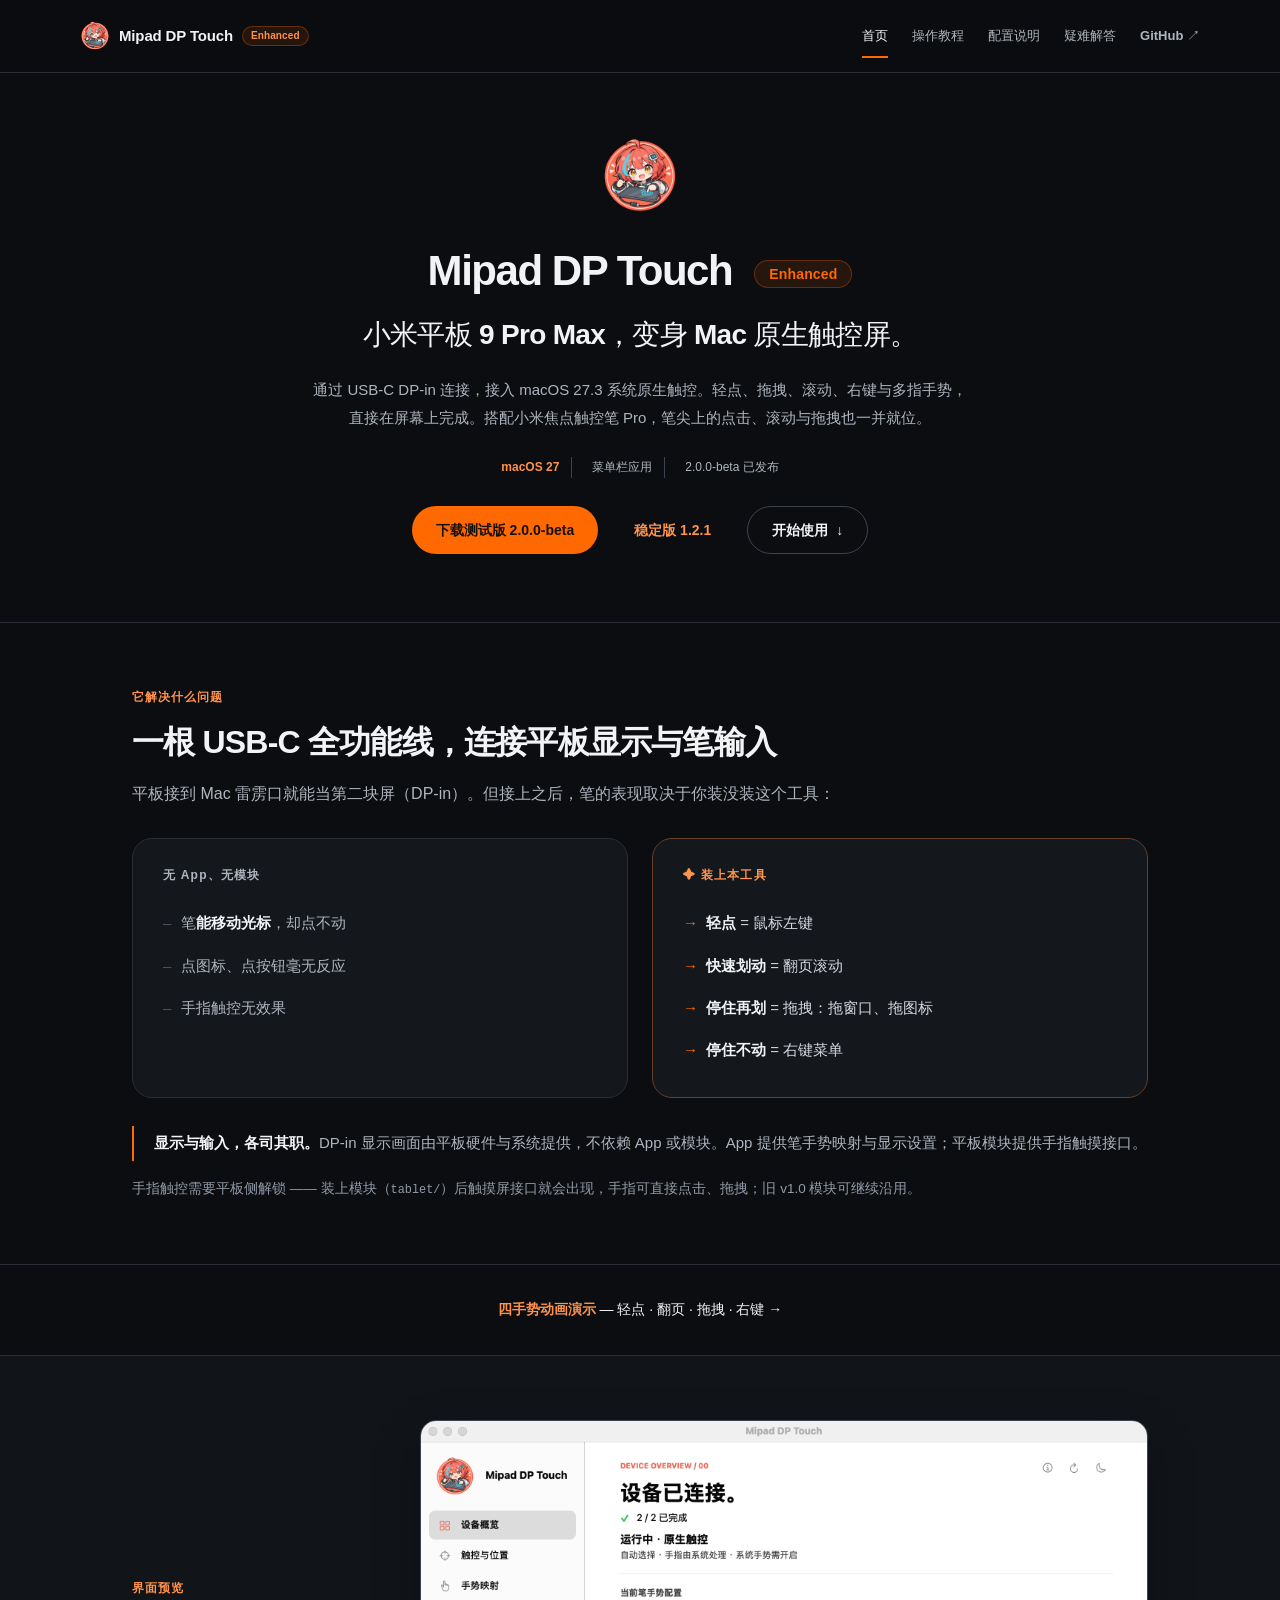
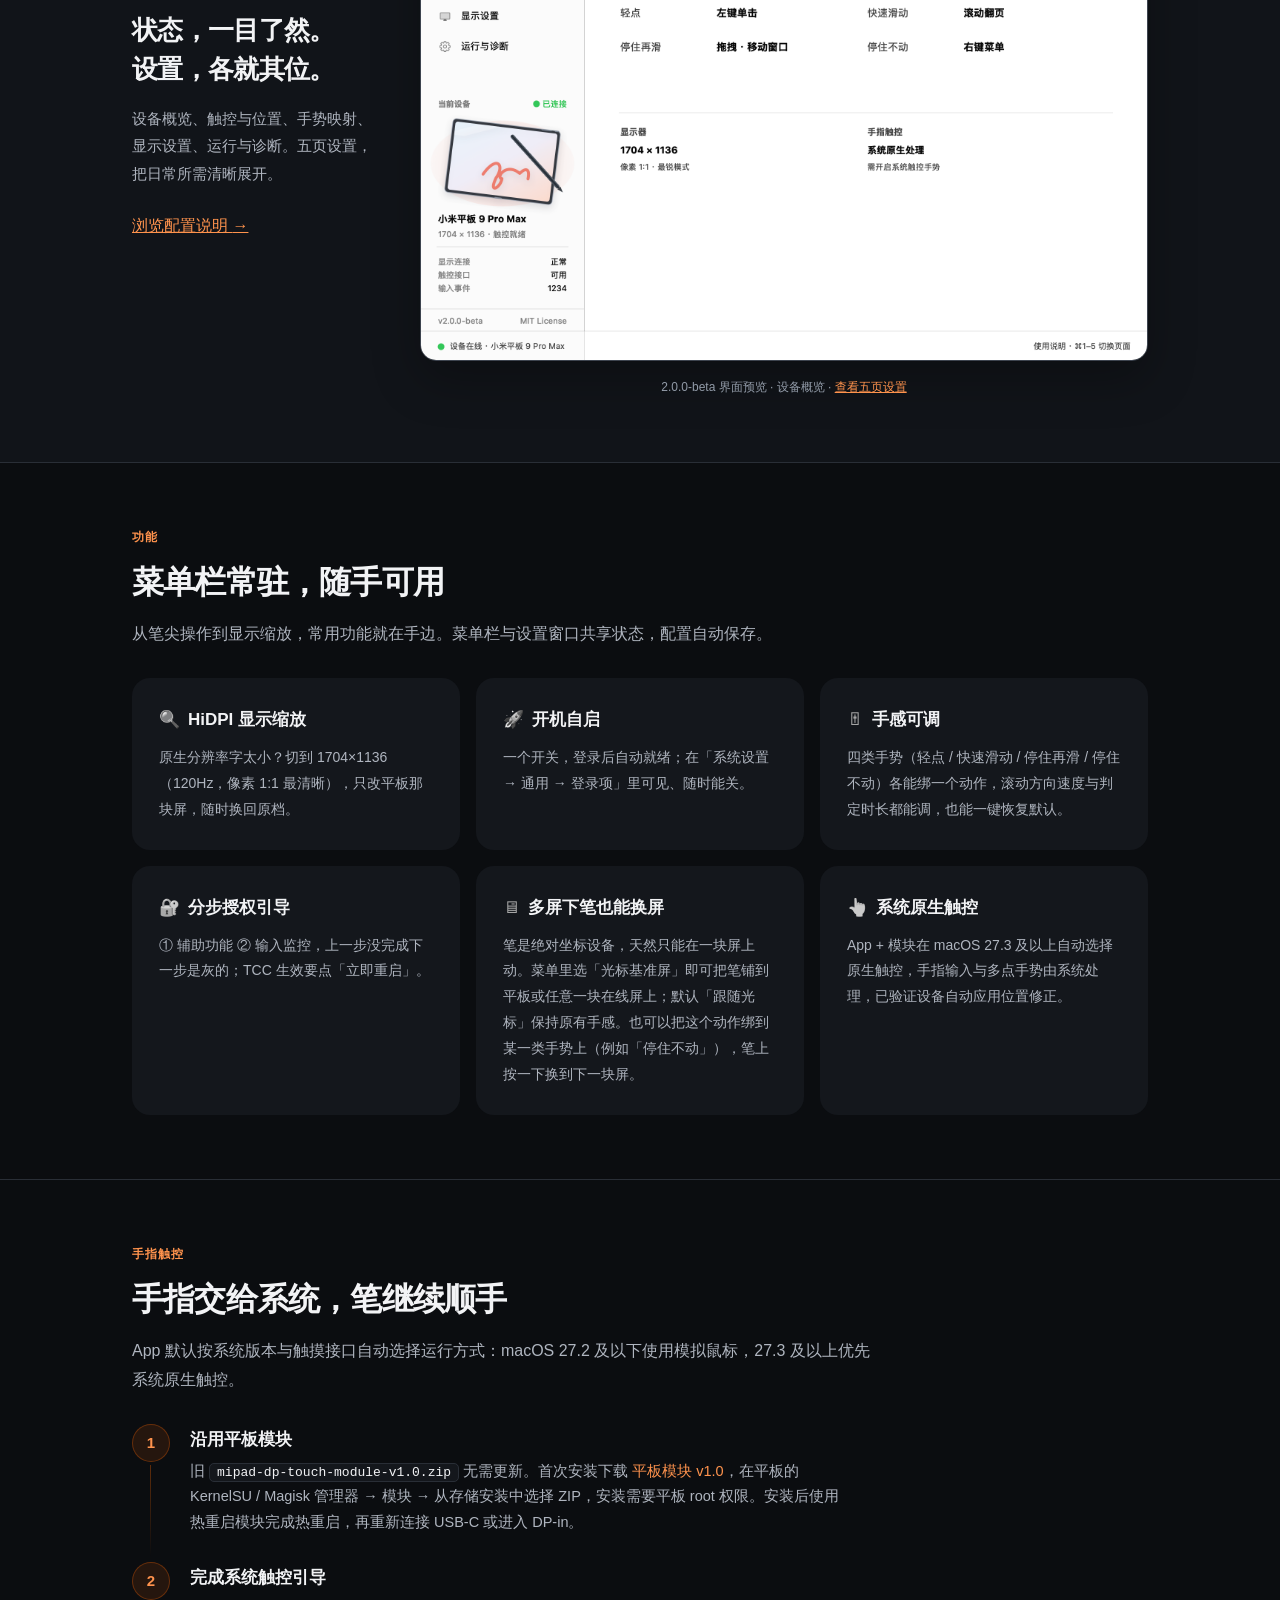
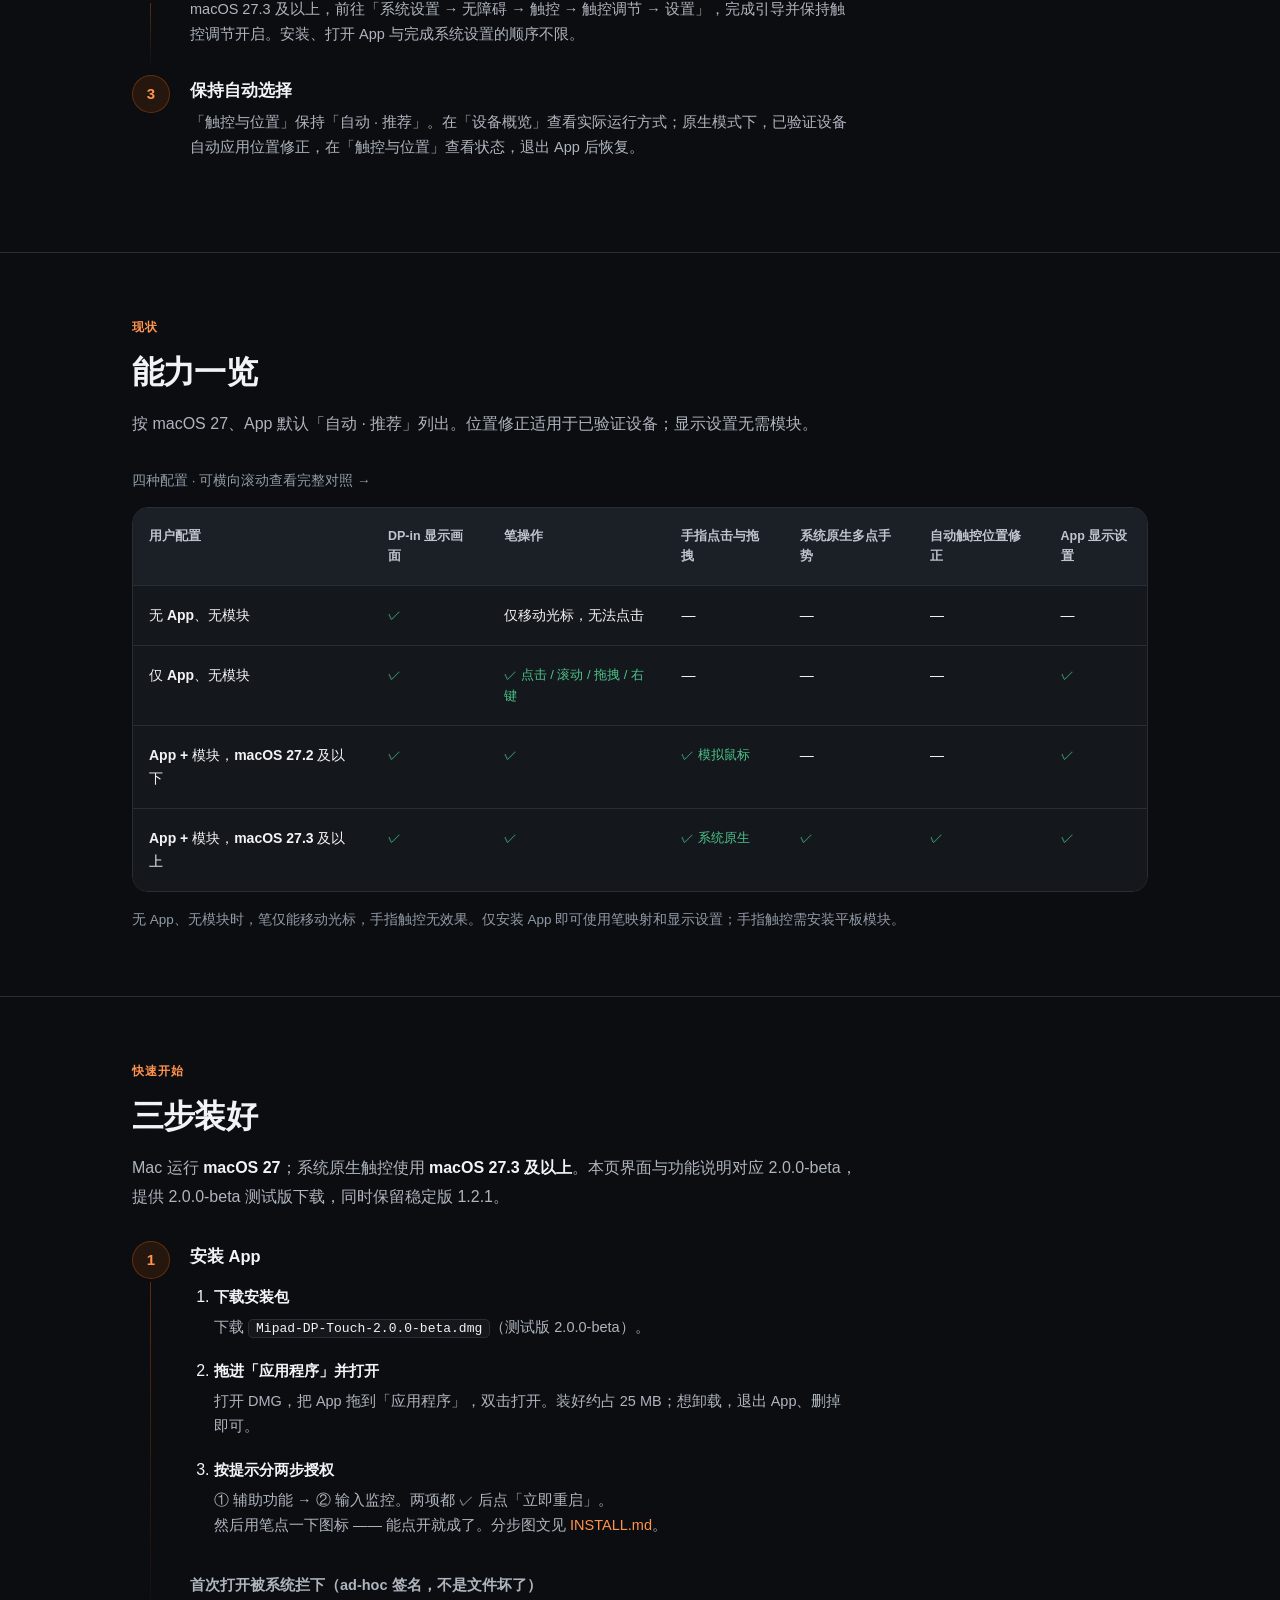
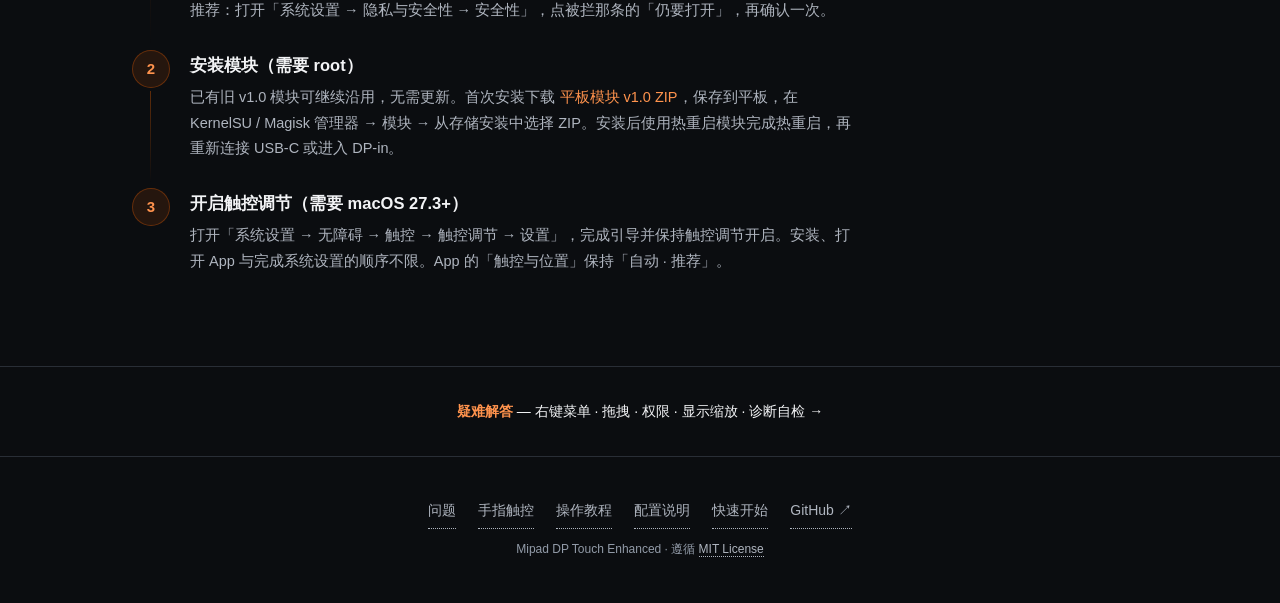
==== docs/index.html @ 909c16ff "docs: remove defensive wording from user guides" ====
<!DOCTYPE html>
<html lang="zh-CN">
<head>
<meta charset="UTF-8">
<meta name="viewport" content="width=device-width, initial-scale=1.0">
<link rel="icon" href="favicon.ico?v=2.0.0-beta-release2" sizes="any">
<link rel="apple-touch-icon" href="apple-touch-icon.png?v=2.0.0-beta-release2">
<meta name="theme-color" content="#0b0d10">
<title>Mipad DP Touch Enhanced — 让小米平板成为 Mac 的触控外接屏</title>
<meta name="description" content="小米平板 9 Pro Max 通过 DP-in 当 Mac 外接屏时，让小米焦点触控笔 Pro 能点击、拖拽、翻页；装上平板侧模块后手指触控同样可用。">
<style>
  :root {
    --bg: #0b0d10;
    --bg-raised: #13161b;
    --bg-elev: #191d24;
    --ink: #edeff3;
    --muted: #999fa9;
    --faint: #646b76;
    --border: #242931;
    --border-hi: #323944;
    --accent: #ff6900;
    --accent-hi: #ff8532;
    --accent-soft: rgba(255, 105, 0, .11);
    --good: #4cc38a;
    --bad: #e5534b;
    --mono: "SF Mono", ui-monospace, "Cascadia Code", Menlo, monospace;
    --sans: -apple-system, "PingFang SC", "Segoe UI", "Noto Sans SC", sans-serif;
    --radius: 16px;
  }
  * { box-sizing: border-box; margin: 0; padding: 0; }
  html { scroll-behavior: smooth; }
  body {
    background: var(--bg);
    /* subtle top glow behind hero */
    background-image: radial-gradient(720px 320px at 50% -80px, rgba(255,105,0,.075), transparent 70%);
    background-repeat: no-repeat;
    color: var(--ink);
    font-family: var(--sans);
    line-height: 1.7;
    font-size: 16px;
    -webkit-font-smoothing: antialiased;
    text-rendering: optimizeLegibility;
  }
  ::selection { background: rgba(255,105,0,.3); }
  a { color: var(--accent); }
  h1, h2, h3 { text-wrap: balance; }
  p { text-wrap: pretty; }
  code { font-family: var(--mono); font-size: .88em; }
  .wrap { max-width: 980px; margin: 0 auto; padding: 0 24px; }

  /* ---------- nav ---------- */
  nav {
    position: sticky; top: 0; z-index: 10;
    background: rgba(11,13,16,.78);
    backdrop-filter: blur(12px);
    -webkit-backdrop-filter: blur(12px);
    border-bottom: 1px solid var(--border);
  }
  nav .wrap { display: flex; align-items: center; justify-content: space-between; height: 58px; }
  nav .brand { display: flex; align-items: center; gap: 10px; font-weight: 650; text-decoration: none; color: var(--ink); letter-spacing: -.01em; }
  nav .brand img { width: 27px; height: 27px; }
  nav .links { display: flex; align-items: center; gap: 22px; font-size: 14px; }
  nav .links a { color: var(--muted); text-decoration: none; transition: color .15s; }
  nav .links a:hover { color: var(--ink); }
  nav .links a.gh {
    display: inline-flex; align-items: center; gap: 7px;
    padding: 6px 14px; border-radius: 999px;
    border: 1px solid var(--border-hi); background: var(--bg-raised);
    color: var(--ink); font-weight: 550;
  }
  nav .links a.gh:hover { border-color: #4a515c; }
  @media (max-width: 760px) { nav .links { display: none; } }

  /* ---------- hero ---------- */
  header { padding: 88px 0 56px; text-align: center; }
  header .logo { width: 100px; height: 100px; margin-bottom: 22px; filter: drop-shadow(0 8px 28px rgba(255,105,0,.18)); }
  header h1 { font-size: clamp(36px, 6.5vw, 56px); font-weight: 750; letter-spacing: -.025em; line-height: 1.12; }
  .badge { display: inline-block; vertical-align: middle; margin-left: 12px; padding: 6px 14px;
           border-radius: 999px; font-size: 14px; font-weight: 700; letter-spacing: .01em;
           line-height: 1; background: var(--accent-soft); color: var(--accent);
           border: 1px solid rgba(255, 105, 0, .3); }
  .brand .badge { margin-left: 7px; padding: 3px 8px; font-size: 10.5px; }
  header .tagline {
    margin: 20px auto 0; max-width: 660px;
    font-size: clamp(17px, 2.4vw, 20px); color: var(--muted);
  }
  header .tagline b { color: var(--ink); }
  header .tagline .en { display: block; margin-top: 12px; font-size: 13.5px; color: var(--faint); letter-spacing: .01em; }
  header .platforms { margin-top: 28px; display: flex; gap: 10px; justify-content: center; flex-wrap: wrap; }
  .pill {
    font-size: 12.5px; padding: 5px 13px; border-radius: 999px;
    border: 1px solid var(--border); color: var(--muted); background: var(--bg-raised);
  }
  .pill.accent { border-color: rgba(255,105,0,.35); background: var(--accent-soft); color: var(--accent-hi); font-weight: 600; }

  header .cta { margin-top: 36px; display: flex; gap: 14px; justify-content: center; flex-wrap: wrap; }
  .btn {
    display: inline-flex; align-items: center; gap: 8px;
    padding: 12px 26px; border-radius: 12px;
    font-size: 15px; font-weight: 650; text-decoration: none;
    transition: transform .15s, box-shadow .15s, background .15s, border-color .15s;
  }
  .btn-primary {
    background: var(--accent); color: #fff;
    box-shadow: 0 4px 20px rgba(255,105,0,.28), inset 0 1px 0 rgba(255,255,255,.18);
  }
  .btn-primary:hover { background: var(--accent-hi); transform: translateY(-2px); box-shadow: 0 8px 28px rgba(255,105,0,.38), inset 0 1px 0 rgba(255,255,255,.2); }
  .btn-ghost { border: 1px solid var(--border-hi); color: var(--ink); background: var(--bg-raised); }
  .btn-ghost:hover { border-color: #4d5560; transform: translateY(-2px); }

  /* shot */
  .shot { margin: 26px 0 0; }
  .shot img {
    display: block; width: 100%; max-width: 820px; margin: 0 auto;
    border: 1px solid var(--border-hi); border-radius: var(--radius);
    box-shadow: 0 24px 60px rgba(0,0,0,.5), 0 2px 8px rgba(0,0,0,.4);
  }
  .shot figcaption { margin-top: 14px; text-align: center; font-size: 13px; color: var(--faint); }

  .hero-note { margin-top: 20px; }
  .hero-note .note {
    display: inline-flex; align-items: center; gap: 8px;
    font-size: 13.5px; color: var(--muted);
    padding: 8px 16px; border-radius: 999px; border: 1px solid var(--border);
    background: rgba(19,22,27,.7);
  }
  .hero-note .note::before { content: "✓"; color: var(--good); font-weight: 700; }

  /* ---------- sections ---------- */
  section { padding: 78px 0; border-top: 1px solid var(--border); }
  section .kicker {
    font-family: var(--mono); font-size: 12px; letter-spacing: .14em;
    text-transform: uppercase; color: var(--accent-hi); margin-bottom: 12px;
  }
  section h2 { font-size: clamp(25px, 4vw, 34px); font-weight: 720; letter-spacing: -.015em; margin-bottom: 14px; }
  .lead { color: var(--muted); max-width: 700px; margin-bottom: 40px; font-size: 16.5px; }
  .lead b, .lead strong { color: var(--ink); }

  .cta-strip {
    display: inline-block; margin: 0; padding: 14px 24px; border-radius: 999px;
    border: 1px solid rgba(255,105,0,.35); background: var(--accent-soft);
    color: var(--ink); text-decoration: none; font-size: 15.5px;
    transition: border-color .15s, background .15s, transform .15s;
  }
  .cta-strip:hover { border-color: var(--accent); background: rgba(255,105,0,.18); transform: translateY(-1px); }
  .cta-strip b { color: var(--accent-hi); font-weight: 700; }
  .cta-row { padding: 44px 0; text-align: center; border-top: 1px solid var(--border); }

  /* before / after */
  .compare { display: grid; grid-template-columns: 1fr 1fr; gap: 20px; }
  @media (max-width: 720px) { .compare { grid-template-columns: 1fr; } }
  .compare .col {
    padding: 28px 28px 24px; border-radius: var(--radius); border: 1px solid var(--border);
    background: linear-gradient(180deg, var(--bg-elev), var(--bg-raised));
  }
  .compare .col.after { border-color: rgba(255,105,0,.4); box-shadow: 0 0 0 1px rgba(255,105,0,.08), 0 12px 36px rgba(255,105,0,.07); }
  .compare .label { font-size: 12px; font-weight: 700; letter-spacing: .1em; margin-bottom: 16px; }
  .compare .before .label { color: var(--bad); }
  .compare .after .label { color: var(--accent-hi); }
  .compare .col ul { list-style: none; }
  .compare .col li { padding: 8px 0; color: var(--muted); font-size: 15px; }
  .compare .col li::before { content: "–"; margin-right: 10px; color: #4a515c; }
  .compare .after li { color: #d5d9df; }
  .compare .after li::before { content: "→"; color: var(--accent); margin-right: 8px; }
  .compare .after li b { color: var(--ink); font-weight: 600; }
  
  .rootcause {
    margin-top: 24px; padding: 22px 26px; border-radius: 14px;
    border: 1px solid var(--border); background: var(--bg-raised);
    font-size: 15px; color: var(--muted); line-height: 1.75;
  }
  .rootcause b { color: var(--ink); }
  .note { font-size: 13.5px; color: var(--faint); margin-top: 16px; }

  /* features */
  .features { display: grid; grid-template-columns: repeat(3, 1fr); gap: 18px; }
  @media (max-width: 860px) { .features { grid-template-columns: repeat(2, 1fr); } }
  @media (max-width: 560px) { .features { grid-template-columns: 1fr; } }
  .feature {
    padding: 24px 26px; border-radius: 14px; border: 1px solid var(--border);
    background: var(--bg-raised); transition: border-color .15s, transform .15s;
  }
  .feature:hover { border-color: var(--border-hi); transform: translateY(-2px); }
  .feature h3 { font-size: 16px; margin-bottom: 7px; font-weight: 650; }
  .feature h3 .ic { color: var(--accent-hi); margin-right: 6px; font-weight: 400; }
  .feature p { font-size: 14px; color: var(--muted); }

  /* status */
  .status-card {
    border: 1px solid var(--border); border-radius: var(--radius);
    background: var(--bg-raised); overflow-x: auto;
  }
  table.status { min-width: 880px; width: 100%; border-collapse: collapse; font-size: 15px; }
  table.status th, table.status td { padding: 12px 18px; text-align: left; border-bottom: 1px solid var(--border); }
  table.status tr:last-child td { border-bottom: none; }
  table.status th { font-weight: 600; color: var(--muted); font-size: 12.5px; letter-spacing: .06em; }
  table.status td.yes { color: var(--good); font-family: var(--mono); font-size: 13px; }
  table.status td.no { color: var(--bad); font-family: var(--mono); font-size: 13px; white-space: nowrap; }
  table.status td.no small { font-family: var(--sans); color: var(--faint); }

  /* quick start */
  ol.steps { list-style: none; counter-reset: step; max-width: 720px; }
  ol.steps li { counter-increment: step; position: relative; padding: 0 0 28px 58px; }
  ol.steps li::before {
    content: counter(step); position: absolute; left: 0; top: -1px;
    width: 36px; height: 36px; border-radius: 50%;
    background: var(--accent-soft); color: var(--accent-hi);
    font-weight: 700; font-size: 15px;
    display: flex; align-items: center; justify-content: center;
    border: 1px solid rgba(255,105,0,.3);
  }
  ol.steps li:not(:last-child)::after {
    content: ""; position: absolute; left: 17.5px; top: 40px; bottom: 6px;
    width: 1px; background: linear-gradient(180deg, rgba(255,105,0,.35), transparent);
  }
  ol.steps h3 { font-size: 16.5px; margin-bottom: 5px; font-weight: 650; }
  ol.steps p { font-size: 14.5px; color: var(--muted); }
  ol.steps a { color: var(--accent-hi); text-decoration: none; }
  ol.steps a:hover { text-decoration: underline; }
  ol.steps code { font-size: 13px; color: var(--ink); background: var(--bg-raised); border: 1px solid var(--border); padding: 1px 7px; border-radius: 5px; }

  .unblock {
    margin-top: 18px; padding: 18px 22px; border-radius: 12px;
    border: 1px solid var(--border); background: var(--bg-raised); max-width: 720px;
  }
  .unblock h4 { font-size: 13.5px; color: var(--muted); font-weight: 600; margin-bottom: 10px; }
  .unblock pre {
    font-family: var(--mono); font-size: 13px; color: var(--ink);
    background: #08090c; border: 1px solid var(--border); border-radius: 8px;
    padding: 13px 16px; overflow-x: auto;
  }
  .unblock pre .p { color: var(--faint); user-select: none; }
  .sysreq { margin-top: 18px; font-size: 13.5px; color: var(--faint); }
  .sysreq b { color: var(--muted); font-weight: 600; }

  /* FAQ */
  .faq-list { max-width: 780px; }
  details { border: 1px solid var(--border); border-radius: 12px; margin-bottom: 12px; background: var(--bg-raised); overflow: hidden; transition: border-color .15s; }
  details:hover, details[open] { border-color: var(--border-hi); }
  details summary { cursor: pointer; padding: 15px 20px; font-size: 15px; font-weight: 600; list-style: none; display: flex; justify-content: space-between; align-items: center; }
  details summary::-webkit-details-marker { display: none; }
  details summary::after { content: "+"; color: var(--muted); font-size: 19px; font-weight: 400; transition: transform .18s; }
  details[open] summary::after { transform: rotate(45deg); color: var(--accent-hi); }
  details .body { padding: 0 20px 16px; font-size: 14px; color: var(--muted); }
  details .body b { color: var(--ink); }
  details .body code { color: var(--accent-hi); }

  /* footer */
  footer { padding: 44px 0 64px; border-top: 1px solid var(--border); text-align: center; font-size: 13.5px; color: var(--faint); }
  footer .flinks { display: flex; gap: 22px; justify-content: center; margin-bottom: 10px; font-size: 14px; }
  footer .flinks a { color: var(--muted); text-decoration: none; }
  footer .flinks a:hover { color: var(--ink); }
  footer a { color: var(--muted); text-decoration: none; border-bottom: 1px dotted var(--muted); }
  footer a:hover { color: var(--ink); }

  @media (prefers-reduced-motion: reduce) {
    html { scroll-behavior: auto; }
    * { transition: none !important; }
  }
  section[id] { scroll-margin-top: 120px; }
  code { overflow-wrap: anywhere; }
  .flinks { flex-wrap: wrap; }
  .brand .badge { margin-left: 0; padding: 3px 8px; border-radius: 999px; font-size: 10.5px; background: var(--accent-soft); color: var(--accent); border: 1px solid rgba(255,105,0,.3); white-space: nowrap; }
  nav .links a.now { color: var(--accent); }
  @media (max-width: 900px) {
    nav .wrap { height: auto; min-height: 58px; flex-wrap: wrap; gap: 10px; padding-top: 12px; padding-bottom: 12px; }
    nav .links { display: flex; width: 100%; justify-content: space-between; gap: 10px; font-size: 13px; }
    nav .links a.gh { padding: 0; background: none; border: none; }
  }
  @media (max-width: 480px) { nav .brand { font-size: 14px; gap: 6px; } h2 { flex-wrap: wrap; } }
  /* App 安装三步独立编号，不影响外层三部分。 */
  ol.app-install-steps { list-style: decimal; margin: 12px 0 18px; padding-left: 24px; }
  ol.steps ol.app-install-steps > li, ol.app-install-steps > li { counter-increment: none; position: static; padding: 0 0 16px; }
  ol.steps ol.app-install-steps > li::before, ol.steps ol.app-install-steps > li::after { content: none; }
  ol.app-install-steps h4 { font-size: 15px; margin-bottom: 5px; }
</style>
<link rel="stylesheet" href="site.css?v=2.0.0-beta-release2">
</head>
<body>
<a class="skip-link" href="#main-content">跳到正文</a>

<nav aria-label="主导航">
  <div class="wrap">
    <a class="brand" href="index.html"><img src="logo.png?v=2.0.0-beta-release2" alt="Mipad DP Touch Enhanced logo">Mipad DP Touch <span class="badge">Enhanced</span></a>
    <div class="links">
      <a class="now" aria-current="page" href="index.html">首页</a>
      <a href="tutorial.html">操作教程</a>
      <a href="settings.html">配置说明</a>
      <a href="faq.html">疑难解答</a>
      <a class="gh" href="https://github.com/InYvn/mipad-dp-touch">GitHub ↗</a>
    </div>
  </div>
</nav>

<header>
  <div class="wrap">
    <img class="logo" src="logo.png?v=2.0.0-beta-release2" alt="Mipad DP Touch Enhanced">
    <h1>Mipad DP Touch <span class="badge">Enhanced</span></h1>
    <p class="subtitle">小米平板 9 Pro Max，变身 Mac 原生触控屏。</p>
    <p class="tagline">通过 USB-C DP-in 连接，接入 macOS 27.3 系统原生触控。轻点、拖拽、滚动、右键与多指手势，直接在屏幕上完成。搭配小米焦点触控笔 Pro，笔尖上的点击、滚动与拖拽也一并就位。</p>
    <div class="platforms">
      <span class="pill accent">macOS 27</span>
      <span class="pill">菜单栏应用</span>
      <span class="pill">2.0.0-beta 已发布</span>
    </div>
    <div class="cta">
      <a class="btn btn-primary" href="https://github.com/InYvn/mipad-dp-touch/releases/download/v2.0.0-beta/Mipad-DP-Touch-2.0.0-beta.dmg">下载测试版 2.0.0-beta</a>
      <a class="btn" href="https://github.com/InYvn/mipad-dp-touch/releases/tag/v1.2.1">稳定版 1.2.1</a>
      <a class="btn btn-ghost" href="#quickstart">开始使用 <span aria-hidden="true">↓</span></a>
    </div>
  </div>
</header>

<main id="main-content">

<section id="problem">
  <div class="wrap">
    <div class="kicker">它解决什么问题</div>
    <h2>一根 USB-C 全功能线，连接平板显示与笔输入</h2>
    <p class="lead">平板接到 Mac 雷雳口就能当第二块屏（DP-in）。但接上之后，笔的表现取决于你装没装这个工具：</p>
    <div class="compare">
      <div class="col before">
        <div class="label">无 App、无模块</div>
        <ul>
          <li>笔<b style="color:var(--ink)">能移动光标</b>，却点不动</li>
          <li>点图标、点按钮毫无反应</li>
          <li>手指触控无效果</li>
        </ul>
      </div>
      <div class="col after">
        <div class="label">✦ 装上本工具</div>
        <ul>
          <li><b>轻点</b> = 鼠标左键</li>
          <li><b>快速划动</b> = 翻页滚动</li>
          <li><b>停住再划</b> = 拖拽：拖窗口、拖图标</li>
          <li><b>停住不动</b> = 右键菜单</li>
        </ul>
      </div>
    </div>
    <div class="rootcause"><b>显示与输入，各司其职。</b>DP-in 显示画面由平板硬件与系统提供，不依赖 App 或模块。App 提供笔手势映射与显示设置；平板模块提供手指触摸接口。</div>
    <p class="note">手指触控需要平板侧解锁 —— 装上模块（<code>tablet/</code>）后触摸屏接口就会出现，手指可直接点击、拖拽；旧 v1.0 模块可继续沿用。</p>
  </div>
</section>

<div class="cta-row"><a href="tutorial.html" class="cta-strip"><b>四手势动画演示</b> — 轻点 · 翻页 · 拖拽 · 右键 →</a></div>

<section class="showcase" id="preview">
  <div class="wrap showcase-grid">
    <div><div class="kicker">界面预览</div><h2>状态，一目了然。<br>设置，各就其位。</h2><p class="lead">设备概览、触控与位置、手势映射、显示设置、运行与诊断。五页设置，把日常所需清晰展开。</p><a href="settings.html">浏览配置说明 <span aria-hidden="true">→</span></a></div>
    <figure class="shot">
      <img src="assets/settings-overview.png?v=2.0.0-beta-release2" alt="Mipad DP Touch 设置窗口截图">
      <figcaption>2.0.0-beta 界面预览 · 设备概览 · <a href="settings.html">查看五页设置</a></figcaption>
    </figure>
  </div>
</section>

<section id="features">
  <div class="wrap">
    <div class="kicker">功能</div>
    <h2>菜单栏常驻，随手可用</h2>
    <p class="lead">从笔尖操作到显示缩放，常用功能就在手边。菜单栏与设置窗口共享状态，配置自动保存。</p>
    <div class="features">
      <div class="feature"><h3><span class="ic">🔍</span>HiDPI 显示缩放</h3><p>原生分辨率字太小？切到 1704×1136（120Hz，像素 1:1 最清晰），只改平板那块屏，随时换回原档。</p></div>
      <div class="feature"><h3><span class="ic">🚀</span>开机自启</h3><p>一个开关，登录后自动就绪；在「系统设置 → 通用 → 登录项」里可见、随时能关。</p></div>
      <div class="feature"><h3><span class="ic">🎚</span>手感可调</h3><p>四类手势（轻点 / 快速滑动 / 停住再滑 / 停住不动）各能绑一个动作，滚动方向速度与判定时长都能调，也能一键恢复默认。</p></div>
      <div class="feature"><h3><span class="ic">🔐</span>分步授权引导</h3><p>① 辅助功能 ② 输入监控，上一步没完成下一步是灰的；TCC 生效要点「立即重启」。</p></div>
      <div class="feature"><h3><span class="ic">🖥</span>多屏下笔也能换屏</h3><p>笔是绝对坐标设备，天然只能在一块屏上动。菜单里选「光标基准屏」即可把笔铺到平板或任意一块在线屏上；默认「跟随光标」保持原有手感。也可以把这个动作绑到某一类手势上（例如「停住不动」），笔上按一下换到下一块屏。</p></div>
      <div class="feature"><h3><span class="ic">👆</span>系统原生触控</h3><p>App + 模块在 macOS 27.3 及以上自动选择原生触控，手指输入与多点手势由系统处理，已验证设备自动应用位置修正。</p></div>
    </div>

  </div>
</section>

<section id="touch">
  <div class="wrap">
    <div class="kicker">手指触控</div>
    <h2>手指交给系统，笔继续顺手</h2>
    <p class="lead">App 默认按系统版本与触摸接口自动选择运行方式：macOS 27.2 及以下使用模拟鼠标，27.3 及以上优先系统原生触控。</p>
    <ol class="steps">
      <li><h3>沿用平板模块</h3><p>旧 <code>mipad-dp-touch-module-v1.0.zip</code> 无需更新。首次安装下载 <a href="https://github.com/InYvn/mipad-dp-touch/releases/download/v2.0.0-beta/mipad-dp-touch-module-v1.0.zip">平板模块 v1.0</a>，在平板的 KernelSU / Magisk 管理器 → 模块 → 从存储安装中选择 ZIP，安装需要平板 root 权限。安装后使用热重启模块完成热重启，再重新连接 USB-C 或进入 DP-in。</p></li>
      <li><h3>完成系统触控引导</h3><p>macOS 27.3 及以上，前往「系统设置 → 无障碍 → 触控 → 触控调节 → 设置」，完成引导并保持触控调节开启。安装、打开 App 与完成系统设置的顺序不限。</p></li>
      <li><h3>保持自动选择</h3><p>「触控与位置」保持「自动 · 推荐」。在「设备概览」查看实际运行方式；原生模式下，已验证设备自动应用位置修正，在「触控与位置」查看状态，退出 App 后恢复。</p></li>
    </ol>
  </div>
</section>

<section id="status">
  <div class="wrap">
    <div class="kicker">现状</div>
    <h2>能力一览</h2>
    <p class="lead">按 macOS 27、App 默认「自动 · 推荐」列出。位置修正适用于已验证设备；显示设置无需模块。</p>
    <p class="note" style="margin:0 0 14px">四种配置 · 可横向滚动查看完整对照 →</p>
    <div class="status-card" tabindex="0" role="region" aria-label="四种配置功能对照，可横向滚动"><table class="status"><tr><th scope="col">用户配置</th><th>DP-in 显示画面</th><th>笔操作</th><th>手指点击与拖拽</th><th>系统原生多点手势</th><th>自动触控位置修正</th><th>App 显示设置</th></tr><tr><td>无 App、无模块</td><td class="yes">✓</td><td>仅移动光标，无法点击</td><td>—</td><td>—</td><td>—</td><td>—</td></tr><tr><td>仅 App、无模块</td><td class="yes">✓</td><td class="yes">✓ 点击 / 滚动 / 拖拽 / 右键</td><td>—</td><td>—</td><td>—</td><td class="yes">✓</td></tr><tr><td>App + 模块，macOS 27.2 及以下</td><td class="yes">✓</td><td class="yes">✓</td><td class="yes">✓ 模拟鼠标</td><td>—</td><td>—</td><td class="yes">✓</td></tr><tr><td>App + 模块，macOS 27.3 及以上</td><td class="yes">✓</td><td class="yes">✓</td><td class="yes">✓ 系统原生</td><td class="yes">✓</td><td class="yes">✓</td><td class="yes">✓</td></tr></table></div><p class="note">无 App、无模块时，笔仅能移动光标，手指触控无效果。仅安装 App 即可使用笔映射和显示设置；手指触控需安装平板模块。</p>
  </div>
</section>

<section id="quickstart">
  <div class="wrap">
    <div class="kicker">快速开始</div>
    <h2>三步装好</h2>
    <p class="lead">Mac 运行 <b>macOS 27</b>；系统原生触控使用 <b>macOS 27.3 及以上</b>。本页界面与功能说明对应 2.0.0-beta，提供 2.0.0-beta 测试版下载，同时保留稳定版 1.2.1。</p>
    <ol class="steps">
      <li>
        <h3>安装 App</h3>
    <ol class="app-install-steps">
      <li>
        <h4>下载安装包</h4>
        <p>下载 <a href="https://github.com/InYvn/mipad-dp-touch/releases/download/v2.0.0-beta/Mipad-DP-Touch-2.0.0-beta.dmg"><code>Mipad-DP-Touch-2.0.0-beta.dmg</code></a>（测试版 2.0.0-beta）。</p>
      </li>
      <li>
        <h4>拖进「应用程序」并打开</h4>
        <p>打开 DMG，把 App 拖到「应用程序」，双击打开。装好约占 25 MB；想卸载，退出 App、删掉即可。</p>
      </li>
      <li>
        <h4>按提示分两步授权</h4>
        <p>① 辅助功能 → ② 输入监控。两项都 ✓ 后点「立即重启」。<br>然后用笔点一下图标 —— 能点开就成了。分步图文见 <a href="https://github.com/InYvn/mipad-dp-touch/blob/main/INSTALL.md">INSTALL.md</a>。</p>
      </li>
    </ol>
        <p><b>首次打开被系统拦下（ad-hoc 签名，不是文件坏了）</b><br>推荐：打开「系统设置 → 隐私与安全性 → 安全性」，点被拦那条的「仍要打开」，再确认一次。</p>
      </li>
      <li>
        <h3>安装模块（需要 root）</h3>
        <p>已有旧 v1.0 模块可继续沿用，无需更新。首次安装下载 <a href="https://github.com/InYvn/mipad-dp-touch/releases/download/v2.0.0-beta/mipad-dp-touch-module-v1.0.zip">平板模块 v1.0 ZIP</a>，保存到平板，在 KernelSU / Magisk 管理器 → 模块 → 从存储安装中选择 ZIP。安装后使用热重启模块完成热重启，再重新连接 USB-C 或进入 DP-in。</p>
      </li>
      <li>
        <h3>开启触控调节（需要 macOS 27.3+）</h3>
        <p>打开「系统设置 → 无障碍 → 触控 → 触控调节 → 设置」，完成引导并保持触控调节开启。安装、打开 App 与完成系统设置的顺序不限。App 的「触控与位置」保持「自动 · 推荐」。</p>
      </li>
    </ol>
  </div>
</section>

<div class="cta-row"><a href="faq.html" class="cta-strip"><b>疑难解答</b> — 右键菜单 · 拖拽 · 权限 · 显示缩放 · 诊断自检 →</a></div>

</main>

<footer>
  <div class="wrap">
    <div class="flinks">
      <a href="#problem">问题</a>
      <a href="#touch">手指触控</a>
      <a href="tutorial.html">操作教程</a>
      <a href="settings.html">配置说明</a>
      <a href="#quickstart">快速开始</a>
      <a href="https://github.com/InYvn/mipad-dp-touch">GitHub ↗</a>
    </div>
    <p>Mipad DP Touch Enhanced · 遵循 <a href="https://github.com/InYvn/mipad-dp-touch/blob/main/LICENSE">MIT License</a></p>
  </div>
</footer>

</body>
</html>
---- docs/site.css ----
/* Shared editorial layer. Product content and gesture stages stay local. */
:root{--bg:#0b0d10;--bg-raised:#14171c;--bg-elev:#1a1e24;--ink:#f2f3f5;--muted:#afb5bf;--faint:#929ba8;--border:#292e36;--border-hi:#3d444f;--accent:#ff6900;--accent-hi:#ff934d;--radius:20px}
body{background-image:none;line-height:1.75}
a{color:var(--accent-hi)}
a:focus-visible,summary:focus-visible,[tabindex]:focus-visible{outline:3px solid var(--accent-hi);outline-offset:5px;border-radius:5px}
.skip-link{position:fixed;top:10px;left:20px;z-index:100;background:var(--ink);color:var(--bg);padding:10px 18px;transform:translateY(-180%)}
.skip-link:focus{transform:none}
.wrap{max-width:1080px;padding-left:32px;padding-right:32px}
nav{background:rgba(11,13,16,.93);backdrop-filter:blur(16px);-webkit-backdrop-filter:blur(16px)}
nav .wrap{max-width:1184px;height:72px;min-height:72px;flex-wrap:nowrap;padding-top:0;padding-bottom:0;gap:24px}
nav .brand{font-size:15px;font-weight:600;gap:9px;white-space:nowrap;text-decoration:none}
nav .brand img{width:30px;height:30px}
.brand .badge{color:var(--accent-hi);padding:4px 8px;font-size:10px}
nav .links{display:flex;align-items:center;width:auto;gap:24px;font-size:13px}
nav .links a{display:inline-flex;align-items:center;min-height:44px;white-space:nowrap;text-decoration:none;color:var(--muted)}
nav .links a.now{color:var(--ink);box-shadow:inset 0 -2px var(--accent)}
nav .links a.gh{border:0;background:none;padding:0;color:var(--muted)}
header:not(.page){padding:64px 0 68px}
header .logo{width:78px;height:78px;margin-bottom:22px;filter:none}
header h1{font-size:clamp(29px,3.4vw,42px);font-weight:650;letter-spacing:-.035em;line-height:1.18}
header .subtitle{font-size:clamp(21px,2.4vw,28px);font-weight:550;color:var(--ink);margin:18px auto 0;letter-spacing:-.025em;line-height:1.5}
header .tagline{font-size:15px;line-height:1.9;max-width:660px;margin-top:20px;color:var(--muted)}
header .platforms{margin-top:24px;gap:8px}
.pill{background:transparent;border:0;padding:0 12px;font-size:12px;border-right:1px solid var(--border-hi);border-radius:0}
.pill:last-child{border:0}.pill.accent{background:none;border:0;border-right:1px solid var(--border-hi);color:var(--accent-hi)}
header .cta{margin-top:28px;gap:12px}
.btn{min-height:48px;padding:11px 24px;border-radius:999px;font-size:14px}
.btn-primary{background:var(--accent);color:#17100b;box-shadow:none}
.btn-primary:hover{background:#ff8532;box-shadow:none;transform:translateY(-1px)}
.btn-ghost{background:transparent}
section{padding:64px 0}
section h2{font-weight:600;font-size:clamp(24px,3vw,32px);letter-spacing:-.025em;line-height:1.4}
.kicker,section .kicker{font-family:var(--sans);font-size:12px;font-weight:600;letter-spacing:.08em;color:var(--accent-hi)}
.lead{font-size:16px;line-height:1.85;max-width:740px;margin-bottom:30px}
.compare{gap:24px}.compare .col{background:var(--bg-raised);padding:26px 30px;border-radius:20px}.compare .col.after{box-shadow:none;border-color:#65402a}
.compare .before .label{color:var(--muted)}
.rootcause{background:transparent;border:0;border-left:2px solid var(--accent);border-radius:0;padding:4px 0 4px 20px;margin-top:28px}
.cta-row{padding:24px 0}.cta-strip{font-size:14px;border:0;background:transparent;padding:8px 24px;line-height:1.8}
.features{gap:16px}.feature{padding:26px;border-radius:18px;background:var(--bg-raised);border-color:transparent}.feature:hover{transform:none;border-color:var(--border-hi)}
.feature h3{font-size:17px;margin-bottom:10px}.feature h3 .ic{display:inline-block;font-size:17px;margin-right:8px;filter:grayscale(1)}
.feature p{font-size:14px;line-height:1.85}
.showcase{background:#111419}.showcase-grid{display:grid;grid-template-columns:240px minmax(0,1fr);gap:48px;align-items:center}.showcase h2{font-size:26px;line-height:1.5;text-wrap:nowrap}.showcase .lead{font-size:15px;margin:16px 0 24px}.showcase .shot{margin:0;min-width:0}.shot img{max-width:980px;border-radius:16px;box-shadow:0 18px 48px #0004}.shot figcaption{color:var(--faint);font-size:12px;margin-top:16px}
.status-card{border-radius:16px;scrollbar-color:#67707e #161a20}.status-card:focus-visible{outline-offset:4px}
table.status{min-width:1020px;font-size:14px;line-height:1.65}table.status th,table.status td{padding:18px 16px;vertical-align:top}table.status th{letter-spacing:0;background:#1b2027;color:#c1c6ce}table.status td:first-child{min-width:185px;font-weight:550;position:sticky;left:0;background:#14171c;box-shadow:1px 0 var(--border)}table.status td.yes{font-family:var(--sans);font-size:13px}table.status tr:hover td{background:#1b2027}
header.page{padding:64px 0 40px}header.page h1{font-size:clamp(29px,4vw,40px)}header.page .lead{margin-bottom:0;margin-top:16px}
main.wrap{max-width:1080px}main.wrap section{padding:36px 0}main.wrap h2{font-size:22px;flex-wrap:wrap;gap:6px 18px}main.wrap h2 .where{font-family:var(--sans);letter-spacing:0;font-size:12px}
.item{grid-template-columns:220px minmax(0,1fr);gap:32px;padding:22px 0}.item .name small{color:var(--faint)}
.faq-list,.table-card,.more,pre.diag,.callout{max-width:none}
details{border-radius:14px;margin-bottom:14px}details summary{padding:19px 22px;gap:20px}details summary::after{flex-shrink:0}details .body{padding:0 22px 22px;line-height:1.9}
.table-card{overflow-x:auto}.table-card table{min-width:600px}
.tut{border-radius:20px;gap:32px;padding:28px;margin-bottom:20px}.stage{width:240px;min-width:240px;justify-self:center}.tut:hover{text-decoration:none}
footer{padding:36px 0 44px;color:var(--faint)}footer p{font-size:12px}.flinks a{padding:5px 0}
[id]{scroll-margin-top:100px}
@media(max-width:1000px){nav .wrap{height:auto;min-height:64px;flex-wrap:wrap;gap:0;padding-top:12px;padding-bottom:0}nav .links{width:100%;justify-content:space-between;gap:12px;margin-top:4px}nav .links a{min-height:44px}nav .brand{min-height:32px}.showcase-grid{grid-template-columns:1fr;gap:28px}.showcase .lead{max-width:600px;margin-bottom:12px}[id]{scroll-margin-top:128px}}
@media(max-width:600px){.wrap{padding-left:24px;padding-right:24px}nav .wrap{padding-left:20px;padding-right:20px}nav .brand{font-size:14px}nav .links{font-size:12px;gap:8px}header:not(.page){padding:42px 0 44px}header .logo{width:64px;height:64px;margin-bottom:20px}header h1{font-size:29px;max-width:330px;margin:auto;line-height:1.15}header .subtitle{font-size:21px;max-width:320px;margin-top:18px}header .tagline{font-size:14px;line-height:1.85;text-align:left;margin-top:20px}header .platforms{gap:0;row-gap:8px}.pill{font-size:11px;padding:0 8px}header .cta{gap:10px}.btn{padding:11px 18px;font-size:13px}section{padding:44px 0}.compare .col{padding:24px}.lead{font-size:15px;margin-bottom:24px}.features{gap:12px}.feature{padding:24px}.showcase-grid{gap:24px}.showcase .shot{margin-left:-8px;margin-right:-8px}.shot img{border-radius:10px}.item{grid-template-columns:1fr;gap:8px}header.page{padding:40px 0 30px}.tut{padding:24px;gap:22px}.tut .stage{width:240px}.cta-strip{padding-left:24px;padding-right:24px}table.status td:first-child{min-width:150px;max-width:150px}footer .flinks{gap:12px 20px}.table-card table{min-width:560px}}
@media(prefers-reduced-motion:reduce){html{scroll-behavior:auto}*,*::before,*::after{transition:none!important;animation:none!important}}

/* Release marker: 2.0.0-beta-release2 */
.hero h1 .badge{font-size:12px;line-height:1.2;padding:5px 10px;vertical-align:middle}
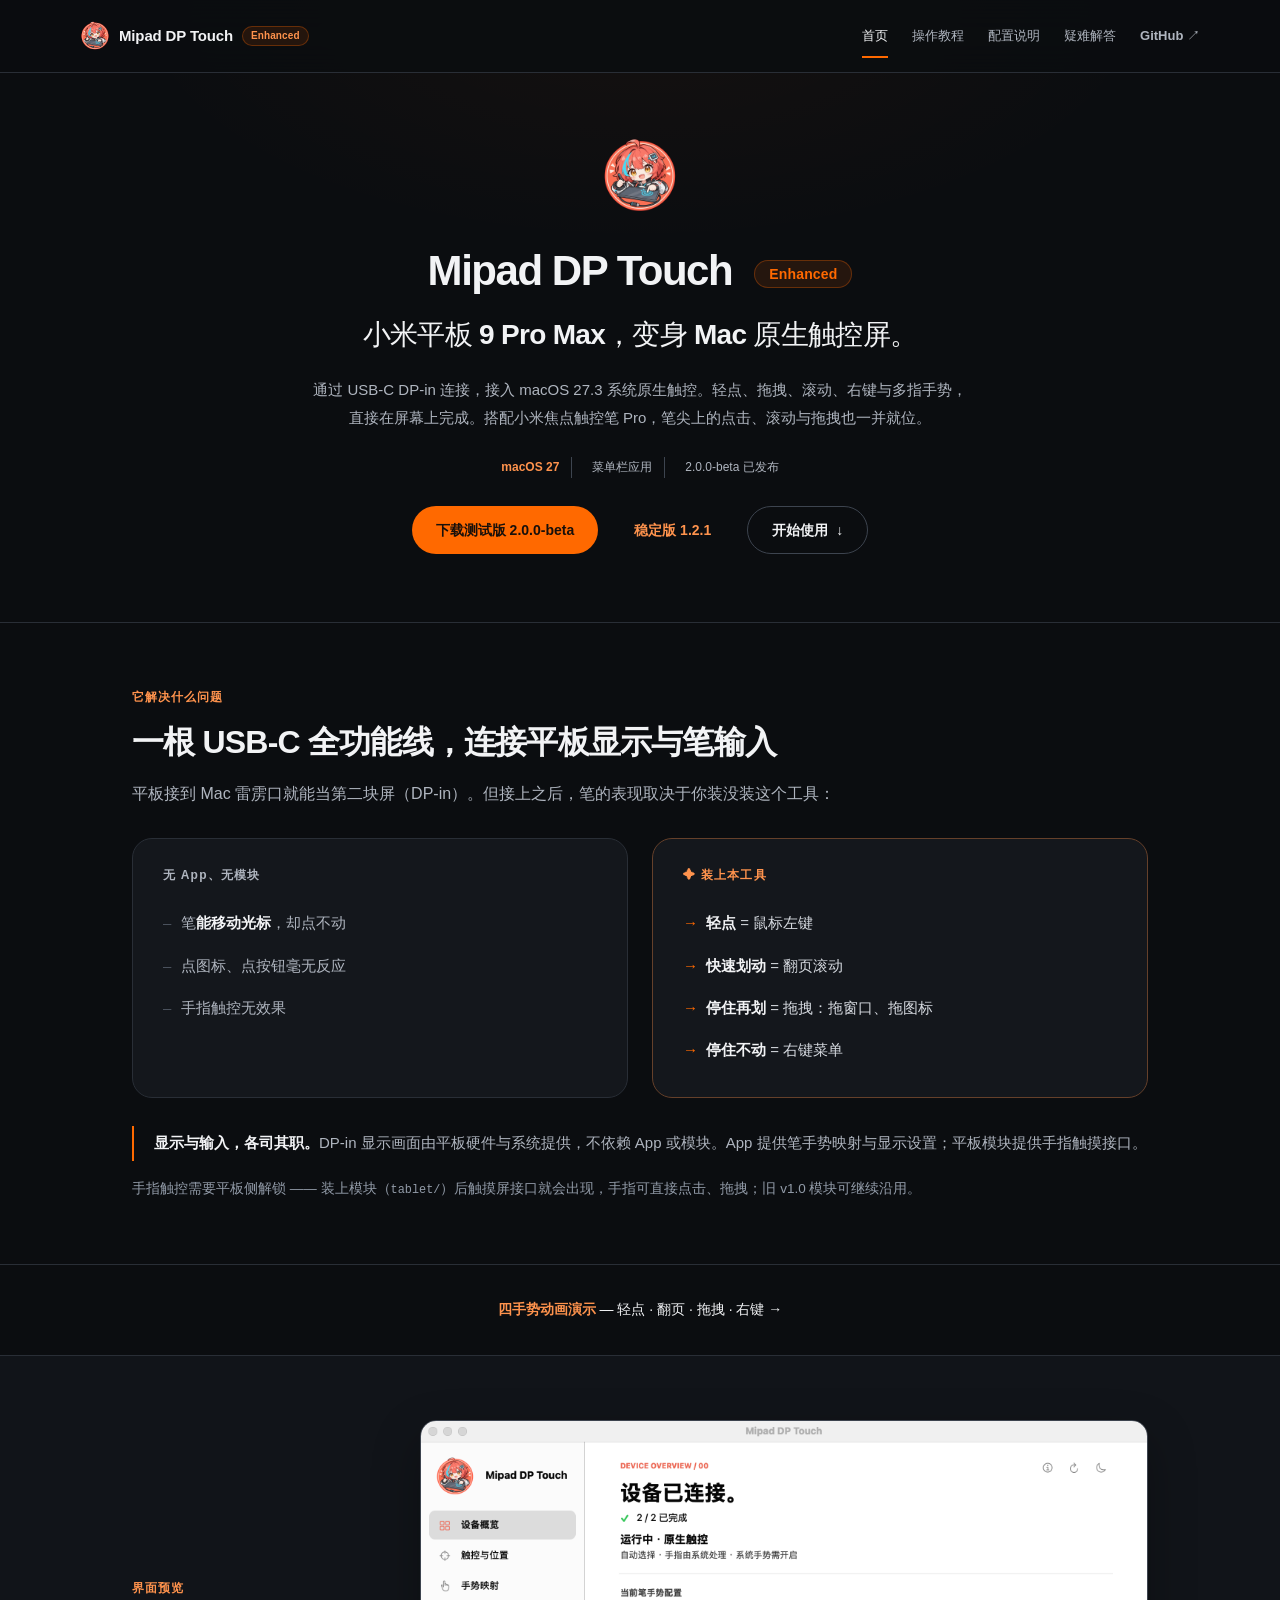
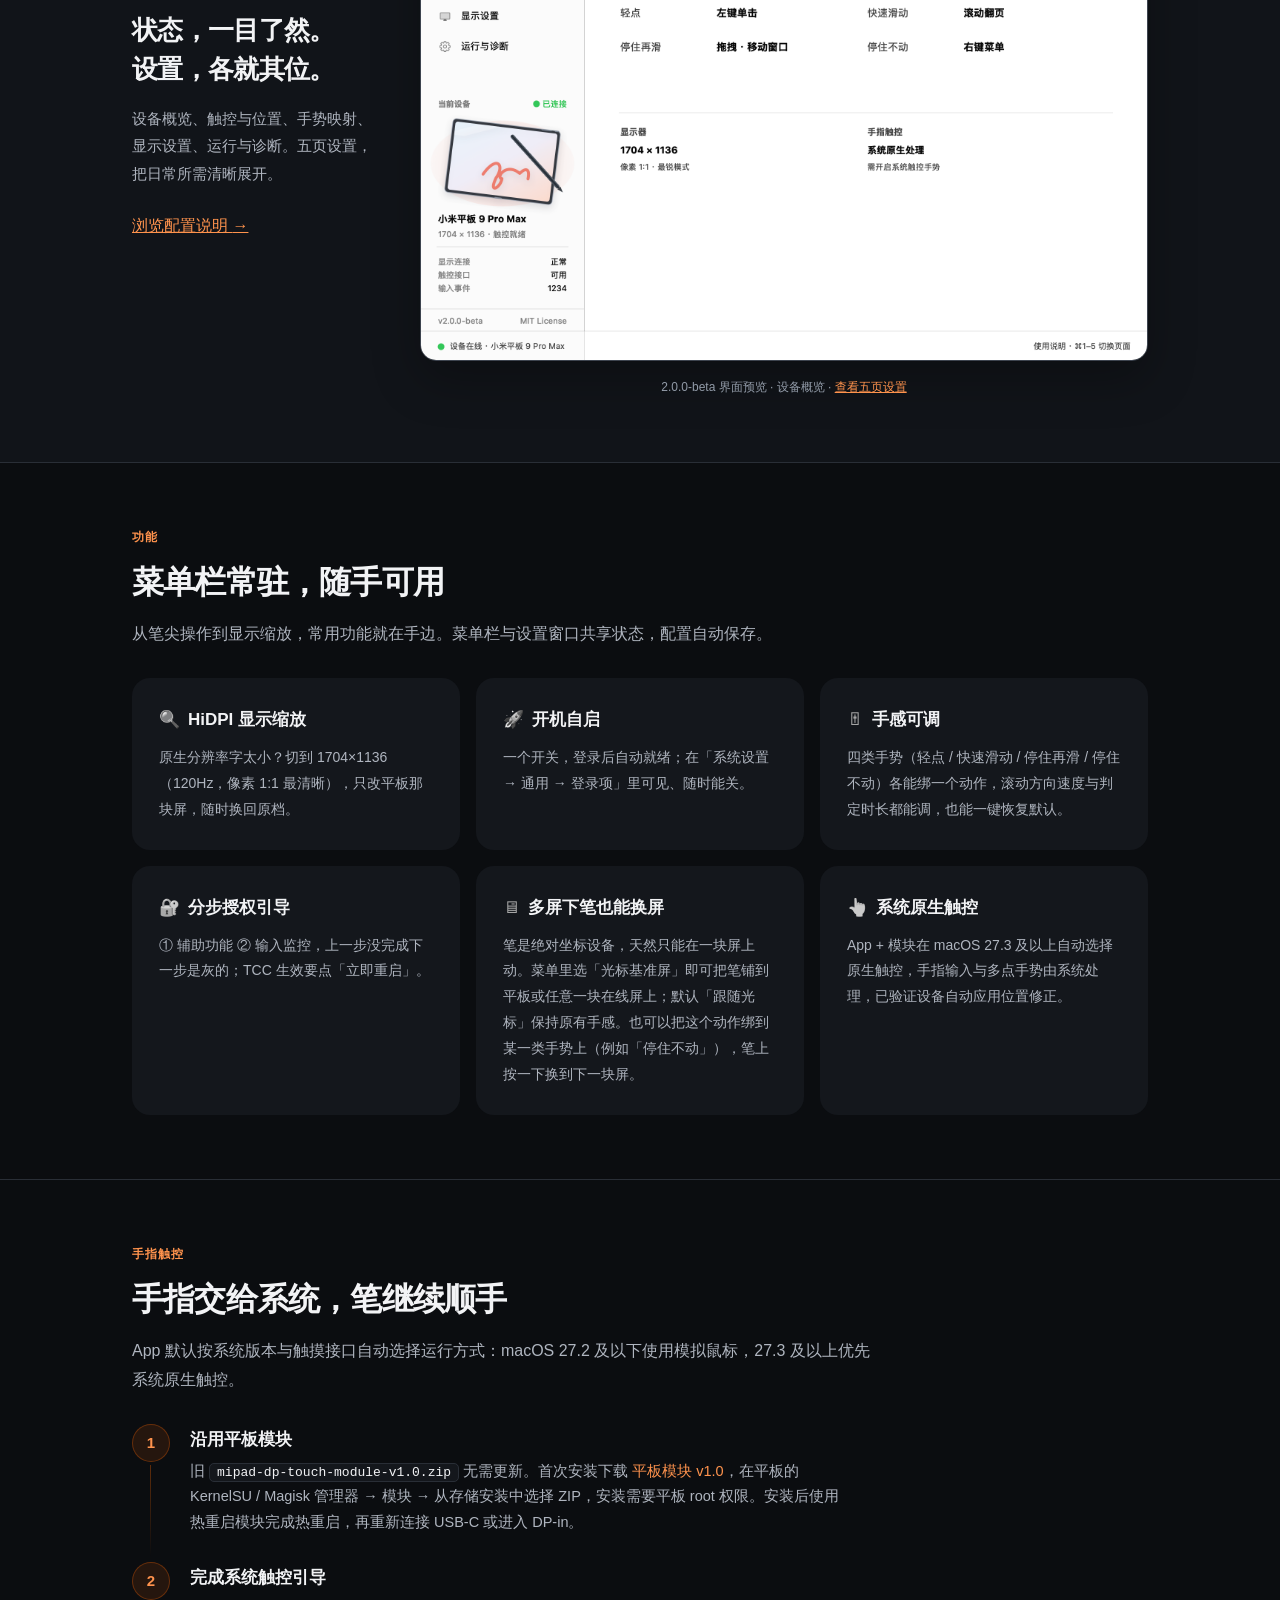
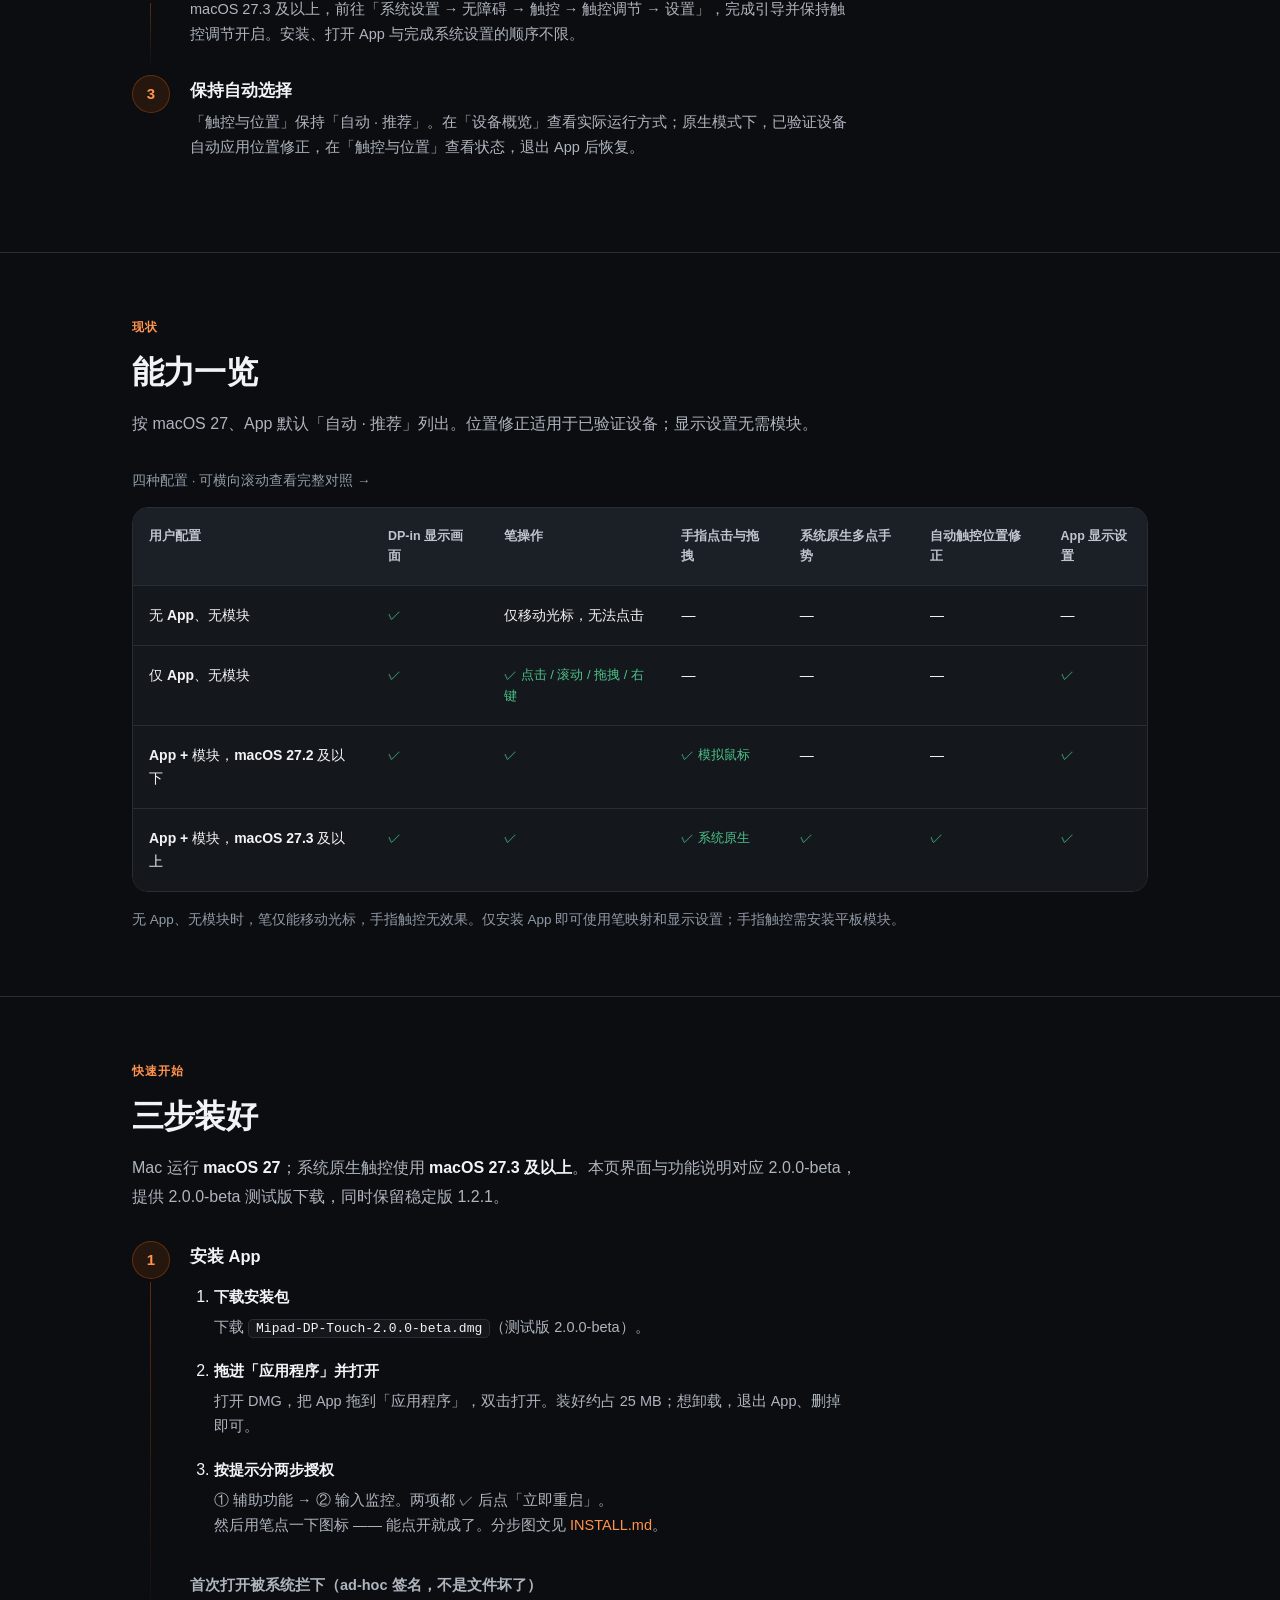
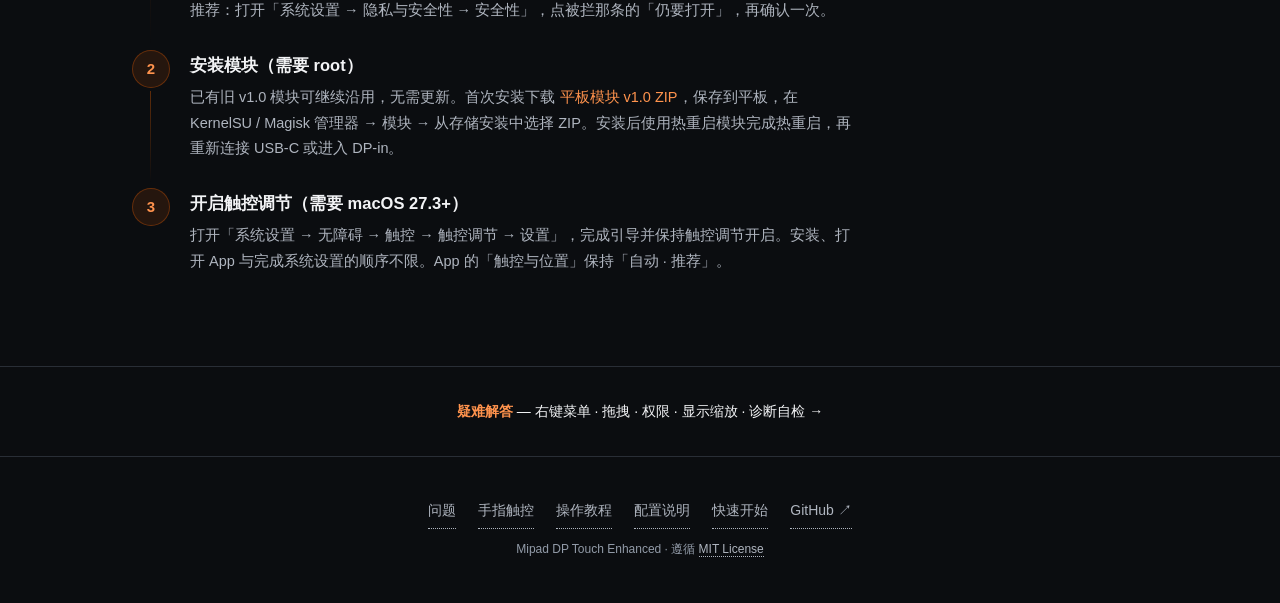
==== commit 3c668e6b: "style: add progressive site-wide entrance and interaction motion" ====
--- a/docs/index.html
+++ b/docs/index.html
@@ -274,14 +274,15 @@
   ol.steps ol.app-install-steps > li::before, ol.steps ol.app-install-steps > li::after { content: none; }
   ol.app-install-steps h4 { font-size: 15px; margin-bottom: 5px; }
 </style>
-<link rel="stylesheet" href="site.css?v=2.0.0-beta-release2">
+<link rel="stylesheet" href="site.css?v=site-motion-1">
+<script defer src="site.js?v=site-motion-1"></script>
 </head>
 <body>
 <a class="skip-link" href="#main-content">跳到正文</a>
 
 <nav aria-label="主导航">
   <div class="wrap">
-    <a class="brand" href="index.html"><img src="logo.png?v=2.0.0-beta-release2" alt="Mipad DP Touch Enhanced logo">Mipad DP Touch <span class="badge">Enhanced</span></a>
+    <a class="brand" href="index.html"><img src="logo.png?v=2.0.0-beta-release2" alt="Mipad DP Touch Enhanced logo" width="400" height="400">Mipad DP Touch <span class="badge">Enhanced</span></a>
     <div class="links">
       <a class="now" aria-current="page" href="index.html">首页</a>
       <a href="tutorial.html">操作教程</a>
@@ -294,7 +295,7 @@
 
 <header>
   <div class="wrap">
-    <img class="logo" src="logo.png?v=2.0.0-beta-release2" alt="Mipad DP Touch Enhanced">
+    <img class="logo" src="logo.png?v=2.0.0-beta-release2" alt="Mipad DP Touch Enhanced" width="400" height="400">
     <h1>Mipad DP Touch <span class="badge">Enhanced</span></h1>
     <p class="subtitle">小米平板 9 Pro Max，变身 Mac 原生触控屏。</p>
     <p class="tagline">通过 USB-C DP-in 连接，接入 macOS 27.3 系统原生触控。轻点、拖拽、滚动、右键与多指手势，直接在屏幕上完成。搭配小米焦点触控笔 Pro，笔尖上的点击、滚动与拖拽也一并就位。</p>
@@ -348,7 +349,7 @@
   <div class="wrap showcase-grid">
     <div><div class="kicker">界面预览</div><h2>状态，一目了然。<br>设置，各就其位。</h2><p class="lead">设备概览、触控与位置、手势映射、显示设置、运行与诊断。五页设置，把日常所需清晰展开。</p><a href="settings.html">浏览配置说明 <span aria-hidden="true">→</span></a></div>
     <figure class="shot">
-      <img src="assets/settings-overview.png?v=2.0.0-beta-release2" alt="Mipad DP Touch 设置窗口截图">
+      <img src="assets/settings-overview.png?v=2.0.0-beta-release2" alt="Mipad DP Touch 设置窗口截图" width="1960" height="1456">
       <figcaption>2.0.0-beta 界面预览 · 设备概览 · <a href="settings.html">查看五页设置</a></figcaption>
     </figure>
   </div>
--- a/docs/site.css
+++ b/docs/site.css
@@ -57,3 +57,31 @@
 
 /* Release marker: 2.0.0-beta-release2 */
 .hero h1 .badge{font-size:12px;line-height:1.2;padding:5px 10px;vertical-align:middle}
+
+/* Site motion: quiet surfaces, native navigation, no perpetual effects. */
+.shot img{height:auto}
+body{background-image:radial-gradient(720px 340px at 50% 0,rgba(255,105,0,.045),transparent 72%);background-repeat:no-repeat}
+nav .links a{position:relative;transition:color .2s ease,background-color .2s ease}
+nav .links a::after{content:"";position:absolute;bottom:0;left:0;right:0;height:2px;background:var(--accent);transform:scaleX(0);transform-origin:left;transition:transform .24s cubic-bezier(.22,1,.36,1);pointer-events:none}
+nav .links a.now{box-shadow:none}
+nav .links a.now::after,nav .links a:focus-visible::after,nav .links a.is-following::after{transform:scaleX(1)}
+.btn,.feature,.compare .col,.tut,details,.shot img{transition:transform .28s cubic-bezier(.22,1,.36,1),border-color .24s ease,background-color .24s ease,box-shadow .28s ease}
+.btn:active{transform:translateY(1px) scale(.985)}
+details summary{transition:color .2s ease,background-color .2s ease}
+details summary::after{transition:transform .24s ease,color .24s ease}
+details[open]{border-color:var(--border-hi)}
+details[open] summary{color:var(--accent-hi)}
+.feature:focus-within{border-color:var(--accent-hi)}
+@media(hover:hover) and (pointer:fine){
+  nav .links a:hover::after{transform:scaleX(1)}
+  .feature:hover,.compare .col:hover{transform:translateY(-3px);border-color:#62432e;box-shadow:0 12px 28px #0002}
+  .btn:hover{transform:translateY(-2px);box-shadow:0 6px 18px #0003}
+  .shot img:hover{transform:translateY(-3px);box-shadow:0 24px 56px #0006;border-color:#65503f}
+  details summary:hover{background-color:#ffffff03;color:var(--ink)}
+}
+@media(hover:none){.btn:hover,.feature:hover,.tut:hover{transform:none;box-shadow:none}}
+@media(prefers-reduced-motion:reduce){
+  html{scroll-behavior:auto!important}
+  *,*::before,*::after{animation:none!important;transition:none!important}
+  .btn:hover,.btn:active,.feature:hover,.compare .col:hover,.shot img:hover,.tut:hover{transform:none!important}
+}
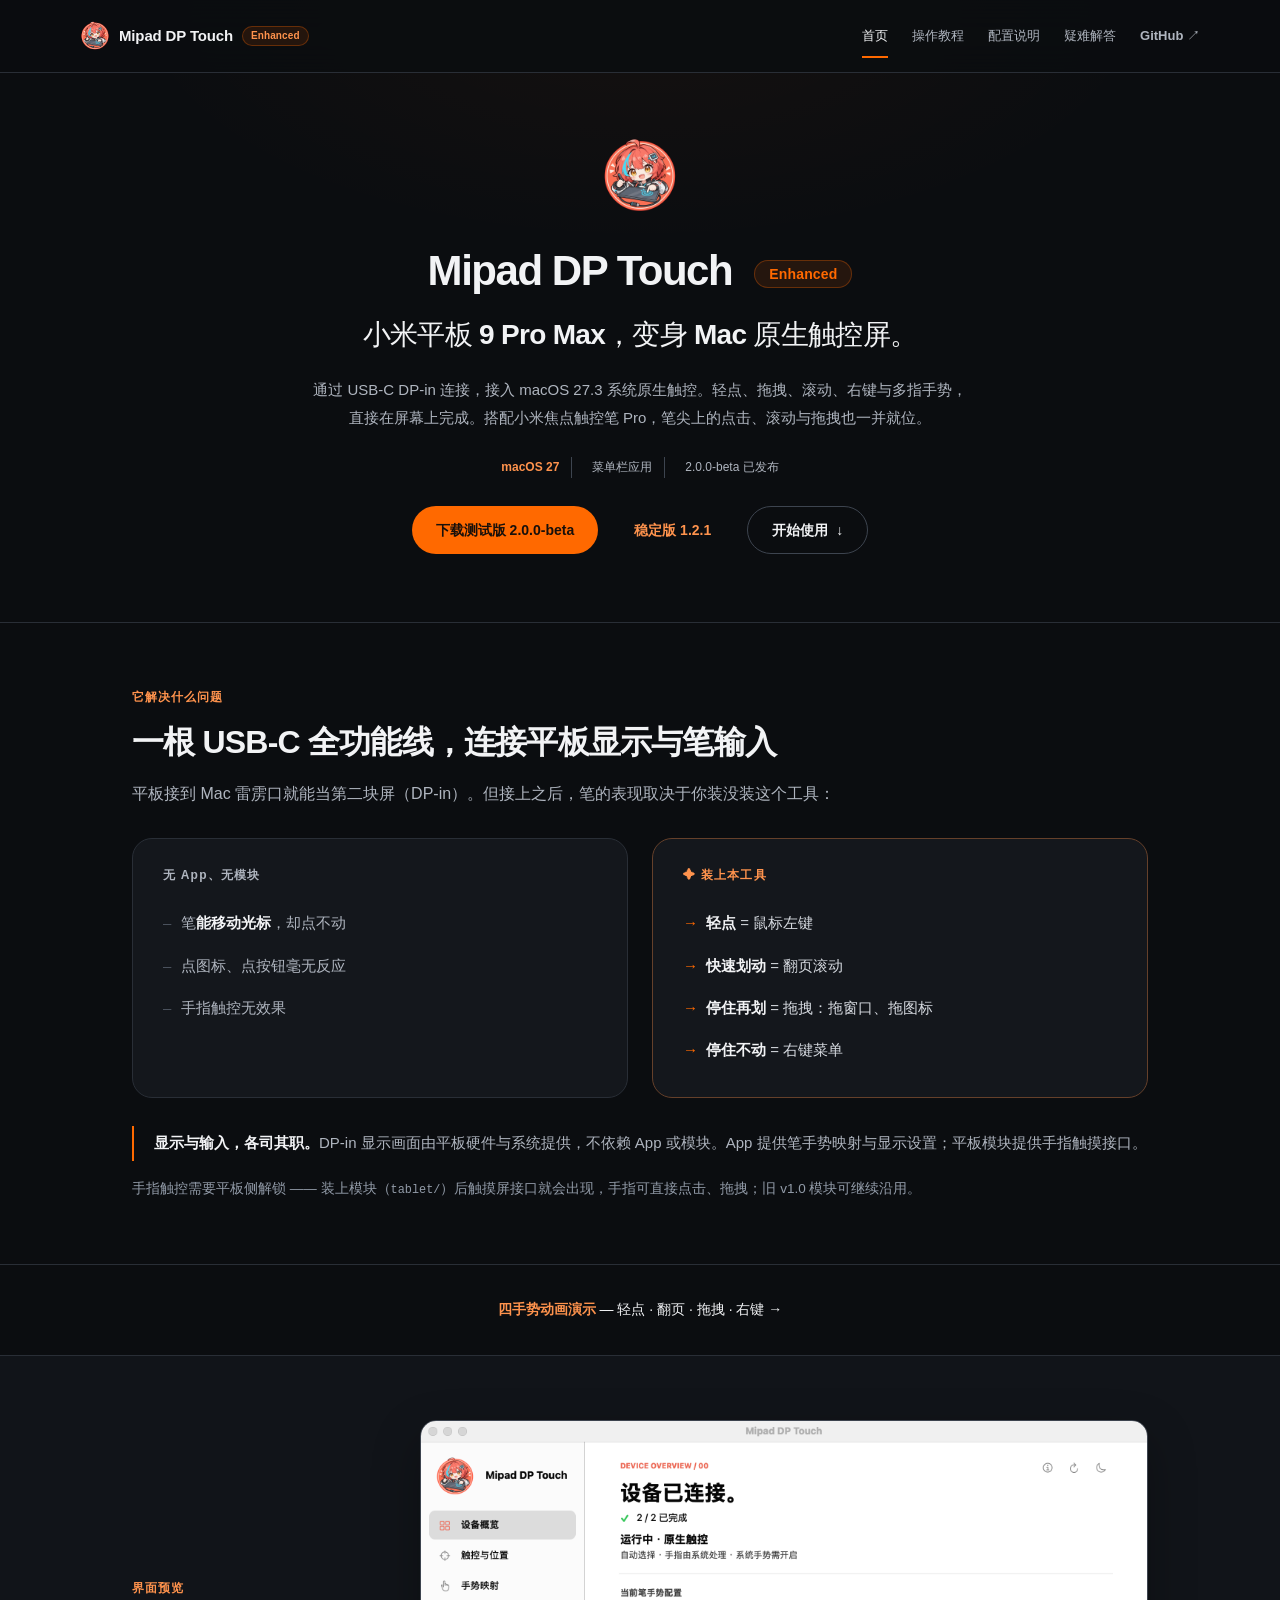
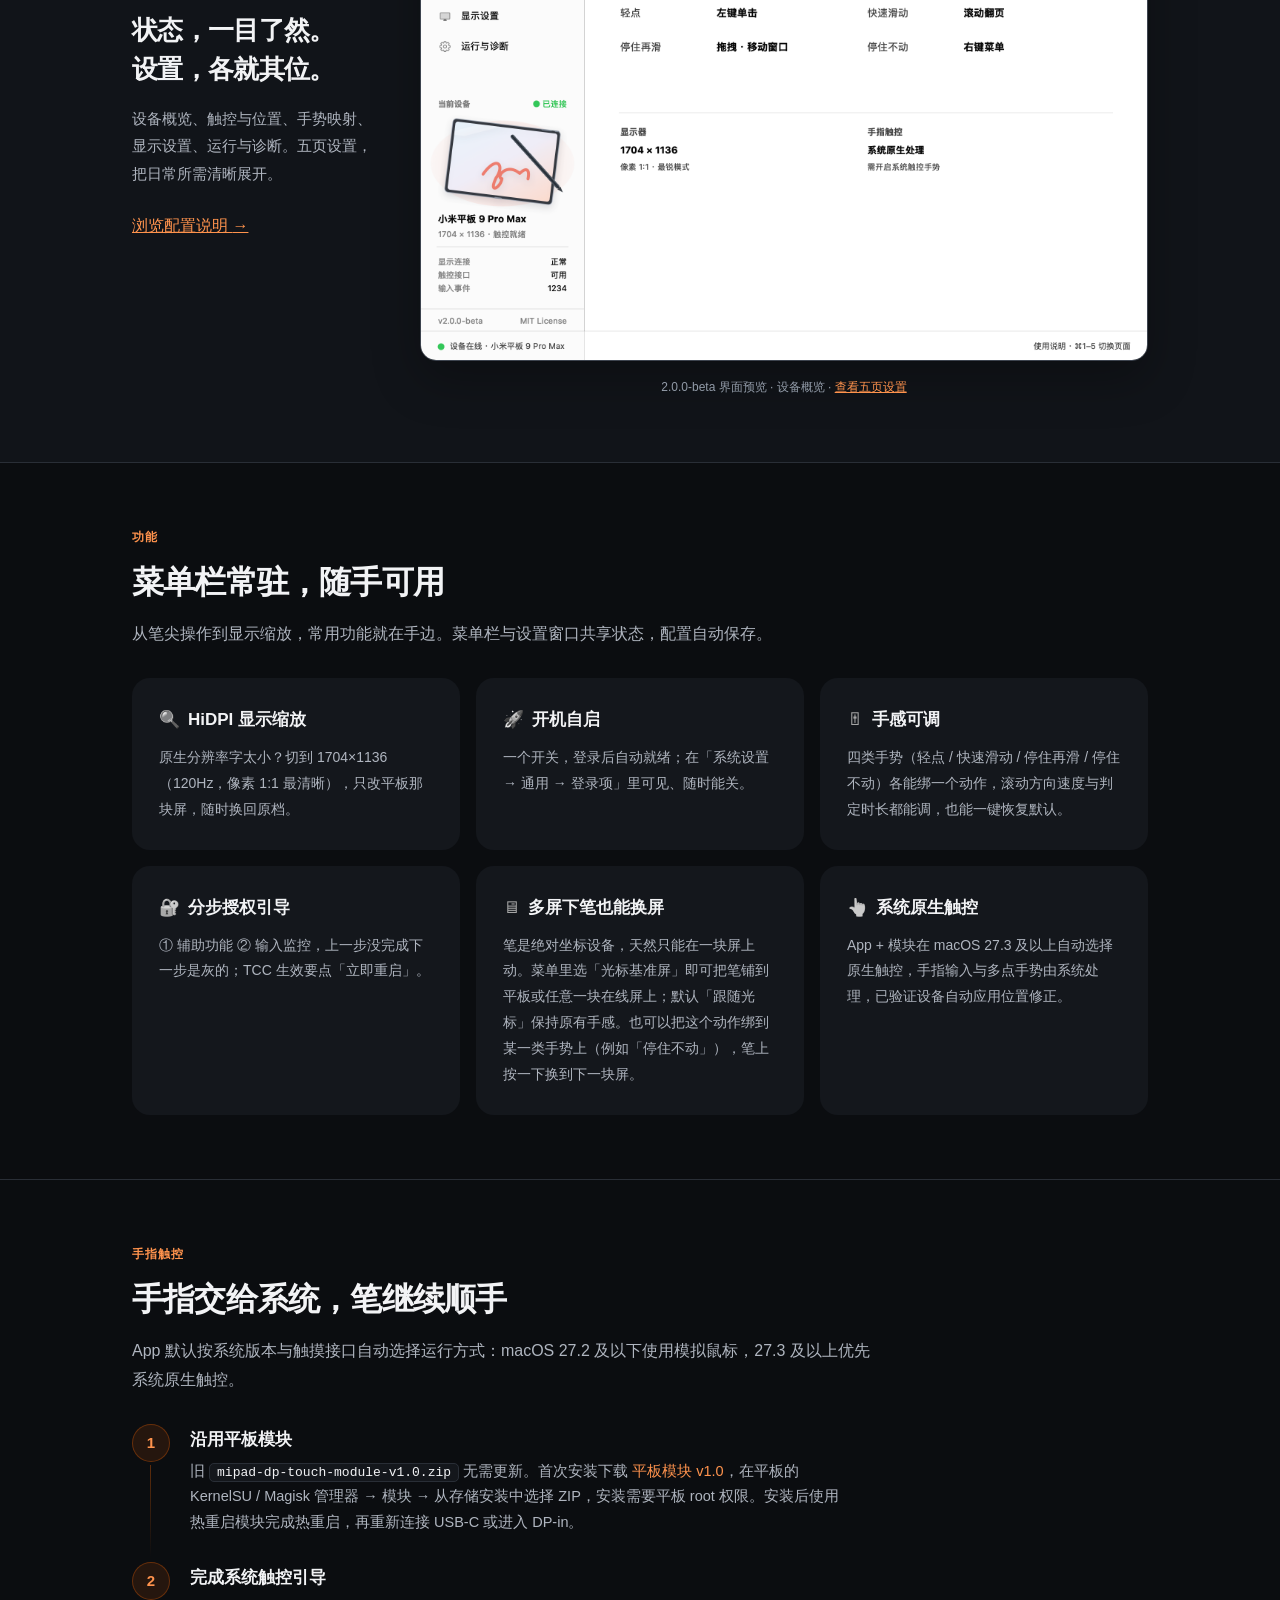
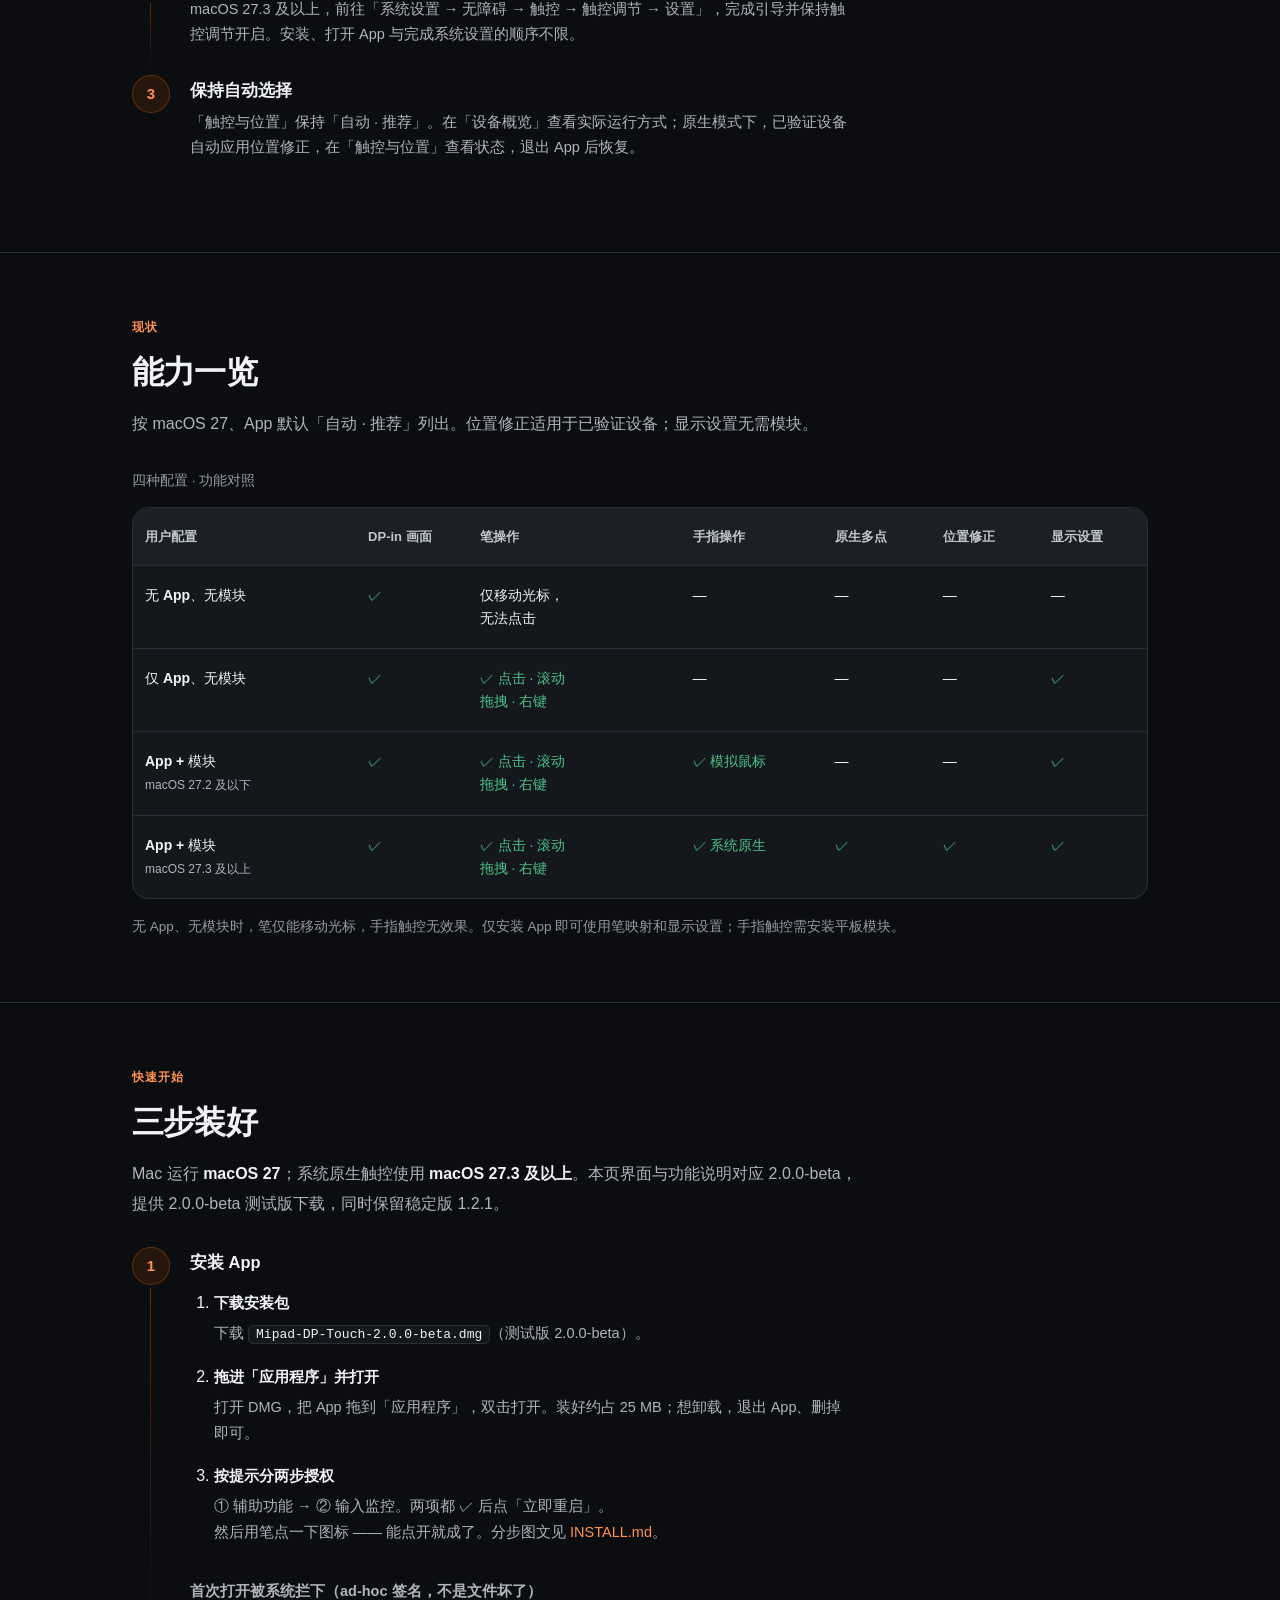
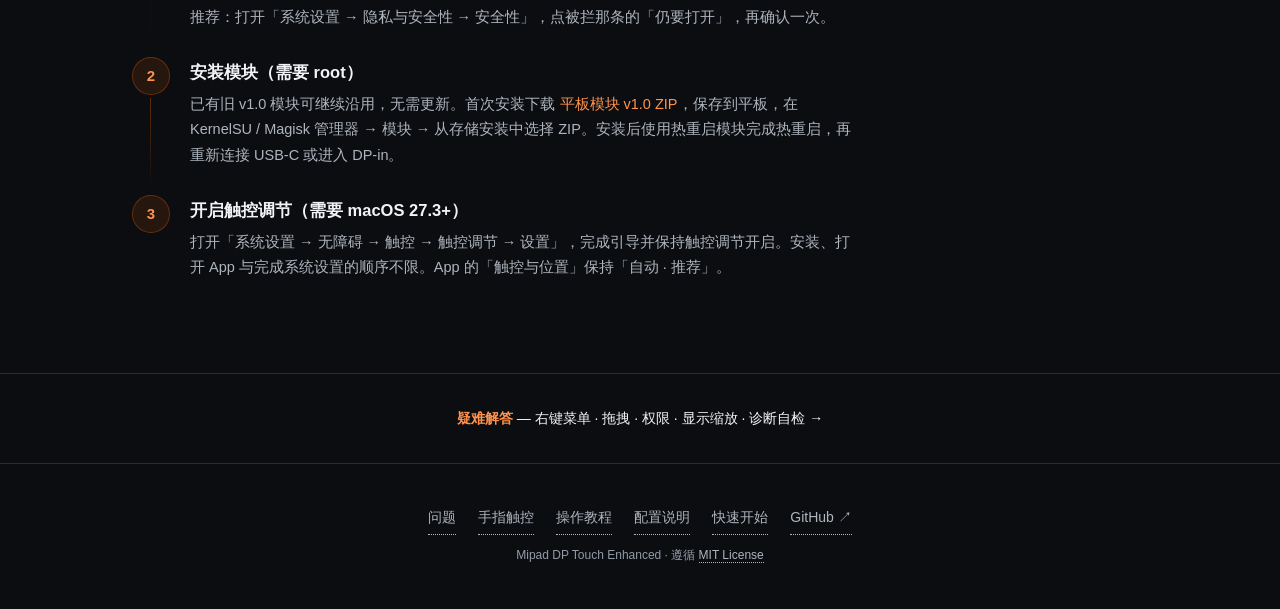
==== commit d18595ff: "style: make capability comparison responsive without horizontal scrolling" ====
--- a/docs/index.html
+++ b/docs/index.html
@@ -274,8 +274,8 @@
   ol.steps ol.app-install-steps > li::before, ol.steps ol.app-install-steps > li::after { content: none; }
   ol.app-install-steps h4 { font-size: 15px; margin-bottom: 5px; }
 </style>
-<link rel="stylesheet" href="site.css?v=site-motion-1">
-<script defer src="site.js?v=site-motion-1"></script>
+<link rel="stylesheet" href="site.css?v=status-layout-2">
+<script defer src="site.js?v=status-layout-2"></script>
 </head>
 <body>
 <a class="skip-link" href="#main-content">跳到正文</a>
@@ -390,8 +390,17 @@
     <div class="kicker">现状</div>
     <h2>能力一览</h2>
     <p class="lead">按 macOS 27、App 默认「自动 · 推荐」列出。位置修正适用于已验证设备；显示设置无需模块。</p>
-    <p class="note" style="margin:0 0 14px">四种配置 · 可横向滚动查看完整对照 →</p>
-    <div class="status-card" tabindex="0" role="region" aria-label="四种配置功能对照，可横向滚动"><table class="status"><tr><th scope="col">用户配置</th><th>DP-in 显示画面</th><th>笔操作</th><th>手指点击与拖拽</th><th>系统原生多点手势</th><th>自动触控位置修正</th><th>App 显示设置</th></tr><tr><td>无 App、无模块</td><td class="yes">✓</td><td>仅移动光标，无法点击</td><td>—</td><td>—</td><td>—</td><td>—</td></tr><tr><td>仅 App、无模块</td><td class="yes">✓</td><td class="yes">✓ 点击 / 滚动 / 拖拽 / 右键</td><td>—</td><td>—</td><td>—</td><td class="yes">✓</td></tr><tr><td>App + 模块，macOS 27.2 及以下</td><td class="yes">✓</td><td class="yes">✓</td><td class="yes">✓ 模拟鼠标</td><td>—</td><td>—</td><td class="yes">✓</td></tr><tr><td>App + 模块，macOS 27.3 及以上</td><td class="yes">✓</td><td class="yes">✓</td><td class="yes">✓ 系统原生</td><td class="yes">✓</td><td class="yes">✓</td><td class="yes">✓</td></tr></table></div><p class="note">无 App、无模块时，笔仅能移动光标，手指触控无效果。仅安装 App 即可使用笔映射和显示设置；手指触控需安装平板模块。</p>
+    <p class="note" style="margin:0 0 14px">四种配置 · 功能对照</p>
+    <div class="status-card"><table class="status" role="table" aria-label="四种配置功能对照">
+      <colgroup><col><col><col><col><col><col><col></colgroup>
+      <thead role="rowgroup"><tr role="row"><th scope="col" role="columnheader" id="cap-0" aria-label="用户配置">用户配置</th><th scope="col" role="columnheader" id="cap-1" aria-label="DP-in 显示画面">DP-in 画面</th><th scope="col" role="columnheader" id="cap-2" aria-label="笔操作">笔操作</th><th scope="col" role="columnheader" id="cap-3" aria-label="手指点击与拖拽">手指操作</th><th scope="col" role="columnheader" id="cap-4" aria-label="系统原生多点手势">原生多点</th><th scope="col" role="columnheader" id="cap-5" aria-label="自动触控位置修正">位置修正</th><th scope="col" role="columnheader" id="cap-6" aria-label="App 显示设置">显示设置</th></tr></thead>
+      <tbody role="rowgroup">
+        <tr role="row"><th scope="row" role="rowheader" id="config-0">无 App、无模块</th><td role="cell" headers="config-0 cap-1" class="yes"><span class="cell-label" aria-hidden="true">DP-in 画面</span><span class="cell-value">✓</span></td><td role="cell" headers="config-0 cap-2"><span class="cell-label" aria-hidden="true">笔操作</span><span class="cell-value"><span class="value-line">仅移动光标，</span><span class="value-line">无法点击</span></span></td><td role="cell" headers="config-0 cap-3"><span class="cell-label" aria-hidden="true">手指操作</span><span class="cell-value">—</span></td><td role="cell" headers="config-0 cap-4"><span class="cell-label" aria-hidden="true">原生多点</span><span class="cell-value">—</span></td><td role="cell" headers="config-0 cap-5"><span class="cell-label" aria-hidden="true">位置修正</span><span class="cell-value">—</span></td><td role="cell" headers="config-0 cap-6"><span class="cell-label" aria-hidden="true">显示设置</span><span class="cell-value">—</span></td></tr>
+        <tr role="row"><th scope="row" role="rowheader" id="config-1">仅 App、无模块</th><td role="cell" headers="config-1 cap-1" class="yes"><span class="cell-label" aria-hidden="true">DP-in 画面</span><span class="cell-value">✓</span></td><td role="cell" headers="config-1 cap-2" class="yes"><span class="cell-label" aria-hidden="true">笔操作</span><span class="cell-value"><span class="value-line">✓ 点击 · 滚动</span><span class="value-line">拖拽 · 右键</span></span></td><td role="cell" headers="config-1 cap-3"><span class="cell-label" aria-hidden="true">手指操作</span><span class="cell-value">—</span></td><td role="cell" headers="config-1 cap-4"><span class="cell-label" aria-hidden="true">原生多点</span><span class="cell-value">—</span></td><td role="cell" headers="config-1 cap-5"><span class="cell-label" aria-hidden="true">位置修正</span><span class="cell-value">—</span></td><td role="cell" headers="config-1 cap-6" class="yes"><span class="cell-label" aria-hidden="true">显示设置</span><span class="cell-value">✓</span></td></tr>
+        <tr role="row"><th scope="row" role="rowheader" id="config-2">App + 模块<span class="config-system">macOS 27.2 及以下</span></th><td role="cell" headers="config-2 cap-1" class="yes"><span class="cell-label" aria-hidden="true">DP-in 画面</span><span class="cell-value">✓</span></td><td role="cell" headers="config-2 cap-2" class="yes"><span class="cell-label" aria-hidden="true">笔操作</span><span class="cell-value"><span class="value-line">✓ 点击 · 滚动</span><span class="value-line">拖拽 · 右键</span></span></td><td role="cell" headers="config-2 cap-3" class="yes"><span class="cell-label" aria-hidden="true">手指操作</span><span class="cell-value">✓ 模拟鼠标</span></td><td role="cell" headers="config-2 cap-4"><span class="cell-label" aria-hidden="true">原生多点</span><span class="cell-value">—</span></td><td role="cell" headers="config-2 cap-5"><span class="cell-label" aria-hidden="true">位置修正</span><span class="cell-value">—</span></td><td role="cell" headers="config-2 cap-6" class="yes"><span class="cell-label" aria-hidden="true">显示设置</span><span class="cell-value">✓</span></td></tr>
+        <tr role="row"><th scope="row" role="rowheader" id="config-3">App + 模块<span class="config-system">macOS 27.3 及以上</span></th><td role="cell" headers="config-3 cap-1" class="yes"><span class="cell-label" aria-hidden="true">DP-in 画面</span><span class="cell-value">✓</span></td><td role="cell" headers="config-3 cap-2" class="yes"><span class="cell-label" aria-hidden="true">笔操作</span><span class="cell-value"><span class="value-line">✓ 点击 · 滚动</span><span class="value-line">拖拽 · 右键</span></span></td><td role="cell" headers="config-3 cap-3" class="yes"><span class="cell-label" aria-hidden="true">手指操作</span><span class="cell-value">✓ 系统原生</span></td><td role="cell" headers="config-3 cap-4" class="yes"><span class="cell-label" aria-hidden="true">原生多点</span><span class="cell-value">✓</span></td><td role="cell" headers="config-3 cap-5" class="yes"><span class="cell-label" aria-hidden="true">位置修正</span><span class="cell-value">✓</span></td><td role="cell" headers="config-3 cap-6" class="yes"><span class="cell-label" aria-hidden="true">显示设置</span><span class="cell-value">✓</span></td></tr>
+      </tbody>
+    </table></div><p class="note">无 App、无模块时，笔仅能移动光标，手指触控无效果。仅安装 App 即可使用笔映射和显示设置；手指触控需安装平板模块。</p>
   </div>
 </section>
 
--- a/docs/site.css
+++ b/docs/site.css
@@ -40,8 +40,34 @@
 .feature h3{font-size:17px;margin-bottom:10px}.feature h3 .ic{display:inline-block;font-size:17px;margin-right:8px;filter:grayscale(1)}
 .feature p{font-size:14px;line-height:1.85}
 .showcase{background:#111419}.showcase-grid{display:grid;grid-template-columns:240px minmax(0,1fr);gap:48px;align-items:center}.showcase h2{font-size:26px;line-height:1.5;text-wrap:nowrap}.showcase .lead{font-size:15px;margin:16px 0 24px}.showcase .shot{margin:0;min-width:0}.shot img{max-width:980px;border-radius:16px;box-shadow:0 18px 48px #0004}.shot figcaption{color:var(--faint);font-size:12px;margin-top:16px}
-.status-card{border-radius:16px;scrollbar-color:#67707e #161a20}.status-card:focus-visible{outline-offset:4px}
-table.status{min-width:1020px;font-size:14px;line-height:1.65}table.status th,table.status td{padding:18px 16px;vertical-align:top}table.status th{letter-spacing:0;background:#1b2027;color:#c1c6ce}table.status td:first-child{min-width:185px;font-weight:550;position:sticky;left:0;background:#14171c;box-shadow:1px 0 var(--border)}table.status td.yes{font-family:var(--sans);font-size:13px}table.status tr:hover td{background:#1b2027}
+/* One semantic matrix: comparison on desktop, configuration cards below 960px. */
+.status-card{border-radius:16px;overflow:visible}
+table.status{width:100%;min-width:0;table-layout:fixed;font-size:14px;line-height:1.65}
+table.status col:nth-child(1){width:22%}table.status col:nth-child(2){width:11%}table.status col:nth-child(3){width:21%}table.status col:nth-child(4){width:14%}table.status col:nth-child(n+5){width:10.666%}
+table.status th,table.status td{padding:18px 12px;vertical-align:top;text-align:left;border-bottom:1px solid var(--border)}
+table.status thead th{white-space:nowrap;letter-spacing:0;background:#1b2027;color:#c1c6ce;font-size:13px}
+table.status thead th:first-child{border-top-left-radius:16px}table.status thead th:last-child{border-top-right-radius:16px}
+table.status tbody th{background:none;color:var(--ink);font-size:14px;font-weight:550;letter-spacing:0}
+table.status tbody tr:last-child> *{border-bottom:0}
+table.status td.yes{font-family:var(--sans);font-size:14px}
+.config-system{display:block;font-size:12px;color:var(--muted);font-weight:400;margin-top:3px;white-space:nowrap}
+.value-line{display:block;white-space:nowrap}
+.cell-label{display:none}
+@media(max-width:959px){
+ .status-card{border:0;background:none}
+ table.status{display:block;table-layout:auto}
+ table.status colgroup{display:none}
+ table.status thead{position:absolute;width:1px;height:1px;padding:0;margin:-1px;clip-path:inset(50%);overflow:hidden;white-space:nowrap}
+ table.status tbody{display:grid;grid-template-columns:repeat(2,minmax(0,1fr));gap:16px}
+ table.status tbody tr{display:block;min-width:0;padding:20px;border:1px solid var(--border);border-radius:16px;background:var(--bg-raised)}
+ table.status tbody th{display:block;padding:0 0 16px;border-bottom:1px solid var(--border)}
+ table.status tbody td{display:grid;grid-template-columns:minmax(0,1fr) minmax(0,1.2fr);gap:12px;min-width:0;padding:12px 0;border-bottom:1px solid var(--border)}
+ table.status tbody tr:last-child>th,table.status tbody tr:last-child>td{border-bottom:1px solid var(--border)}
+ table.status tbody tr>td:last-child{border-bottom:0;padding-bottom:0}
+ .cell-label{display:block;color:var(--muted);font-size:13px}
+ .cell-value{min-width:0}
+}
+@media(max-width:639px){table.status tbody{grid-template-columns:1fr}table.status tbody tr{padding:20px}}
 header.page{padding:64px 0 40px}header.page h1{font-size:clamp(29px,4vw,40px)}header.page .lead{margin-bottom:0;margin-top:16px}
 main.wrap{max-width:1080px}main.wrap section{padding:36px 0}main.wrap h2{font-size:22px;flex-wrap:wrap;gap:6px 18px}main.wrap h2 .where{font-family:var(--sans);letter-spacing:0;font-size:12px}
 .item{grid-template-columns:220px minmax(0,1fr);gap:32px;padding:22px 0}.item .name small{color:var(--faint)}
@@ -52,7 +78,7 @@
 footer{padding:36px 0 44px;color:var(--faint)}footer p{font-size:12px}.flinks a{padding:5px 0}
 [id]{scroll-margin-top:100px}
 @media(max-width:1000px){nav .wrap{height:auto;min-height:64px;flex-wrap:wrap;gap:0;padding-top:12px;padding-bottom:0}nav .links{width:100%;justify-content:space-between;gap:12px;margin-top:4px}nav .links a{min-height:44px}nav .brand{min-height:32px}.showcase-grid{grid-template-columns:1fr;gap:28px}.showcase .lead{max-width:600px;margin-bottom:12px}[id]{scroll-margin-top:128px}}
-@media(max-width:600px){.wrap{padding-left:24px;padding-right:24px}nav .wrap{padding-left:20px;padding-right:20px}nav .brand{font-size:14px}nav .links{font-size:12px;gap:8px}header:not(.page){padding:42px 0 44px}header .logo{width:64px;height:64px;margin-bottom:20px}header h1{font-size:29px;max-width:330px;margin:auto;line-height:1.15}header .subtitle{font-size:21px;max-width:320px;margin-top:18px}header .tagline{font-size:14px;line-height:1.85;text-align:left;margin-top:20px}header .platforms{gap:0;row-gap:8px}.pill{font-size:11px;padding:0 8px}header .cta{gap:10px}.btn{padding:11px 18px;font-size:13px}section{padding:44px 0}.compare .col{padding:24px}.lead{font-size:15px;margin-bottom:24px}.features{gap:12px}.feature{padding:24px}.showcase-grid{gap:24px}.showcase .shot{margin-left:-8px;margin-right:-8px}.shot img{border-radius:10px}.item{grid-template-columns:1fr;gap:8px}header.page{padding:40px 0 30px}.tut{padding:24px;gap:22px}.tut .stage{width:240px}.cta-strip{padding-left:24px;padding-right:24px}table.status td:first-child{min-width:150px;max-width:150px}footer .flinks{gap:12px 20px}.table-card table{min-width:560px}}
+@media(max-width:600px){.wrap{padding-left:24px;padding-right:24px}nav .wrap{padding-left:20px;padding-right:20px}nav .brand{font-size:14px}nav .links{font-size:12px;gap:8px}header:not(.page){padding:42px 0 44px}header .logo{width:64px;height:64px;margin-bottom:20px}header h1{font-size:29px;max-width:330px;margin:auto;line-height:1.15}header .subtitle{font-size:21px;max-width:320px;margin-top:18px}header .tagline{font-size:14px;line-height:1.85;text-align:left;margin-top:20px}header .platforms{gap:0;row-gap:8px}.pill{font-size:11px;padding:0 8px}header .cta{gap:10px}.btn{padding:11px 18px;font-size:13px}section{padding:44px 0}.compare .col{padding:24px}.lead{font-size:15px;margin-bottom:24px}.features{gap:12px}.feature{padding:24px}.showcase-grid{gap:24px}.showcase .shot{margin-left:-8px;margin-right:-8px}.shot img{border-radius:10px}.item{grid-template-columns:1fr;gap:8px}header.page{padding:40px 0 30px}.tut{padding:24px;gap:22px}.tut .stage{width:240px}.cta-strip{padding-left:24px;padding-right:24px}footer .flinks{gap:12px 20px}.table-card table{min-width:560px}}
 @media(prefers-reduced-motion:reduce){html{scroll-behavior:auto}*,*::before,*::after{transition:none!important;animation:none!important}}
 
 /* Release marker: 2.0.0-beta-release2 */
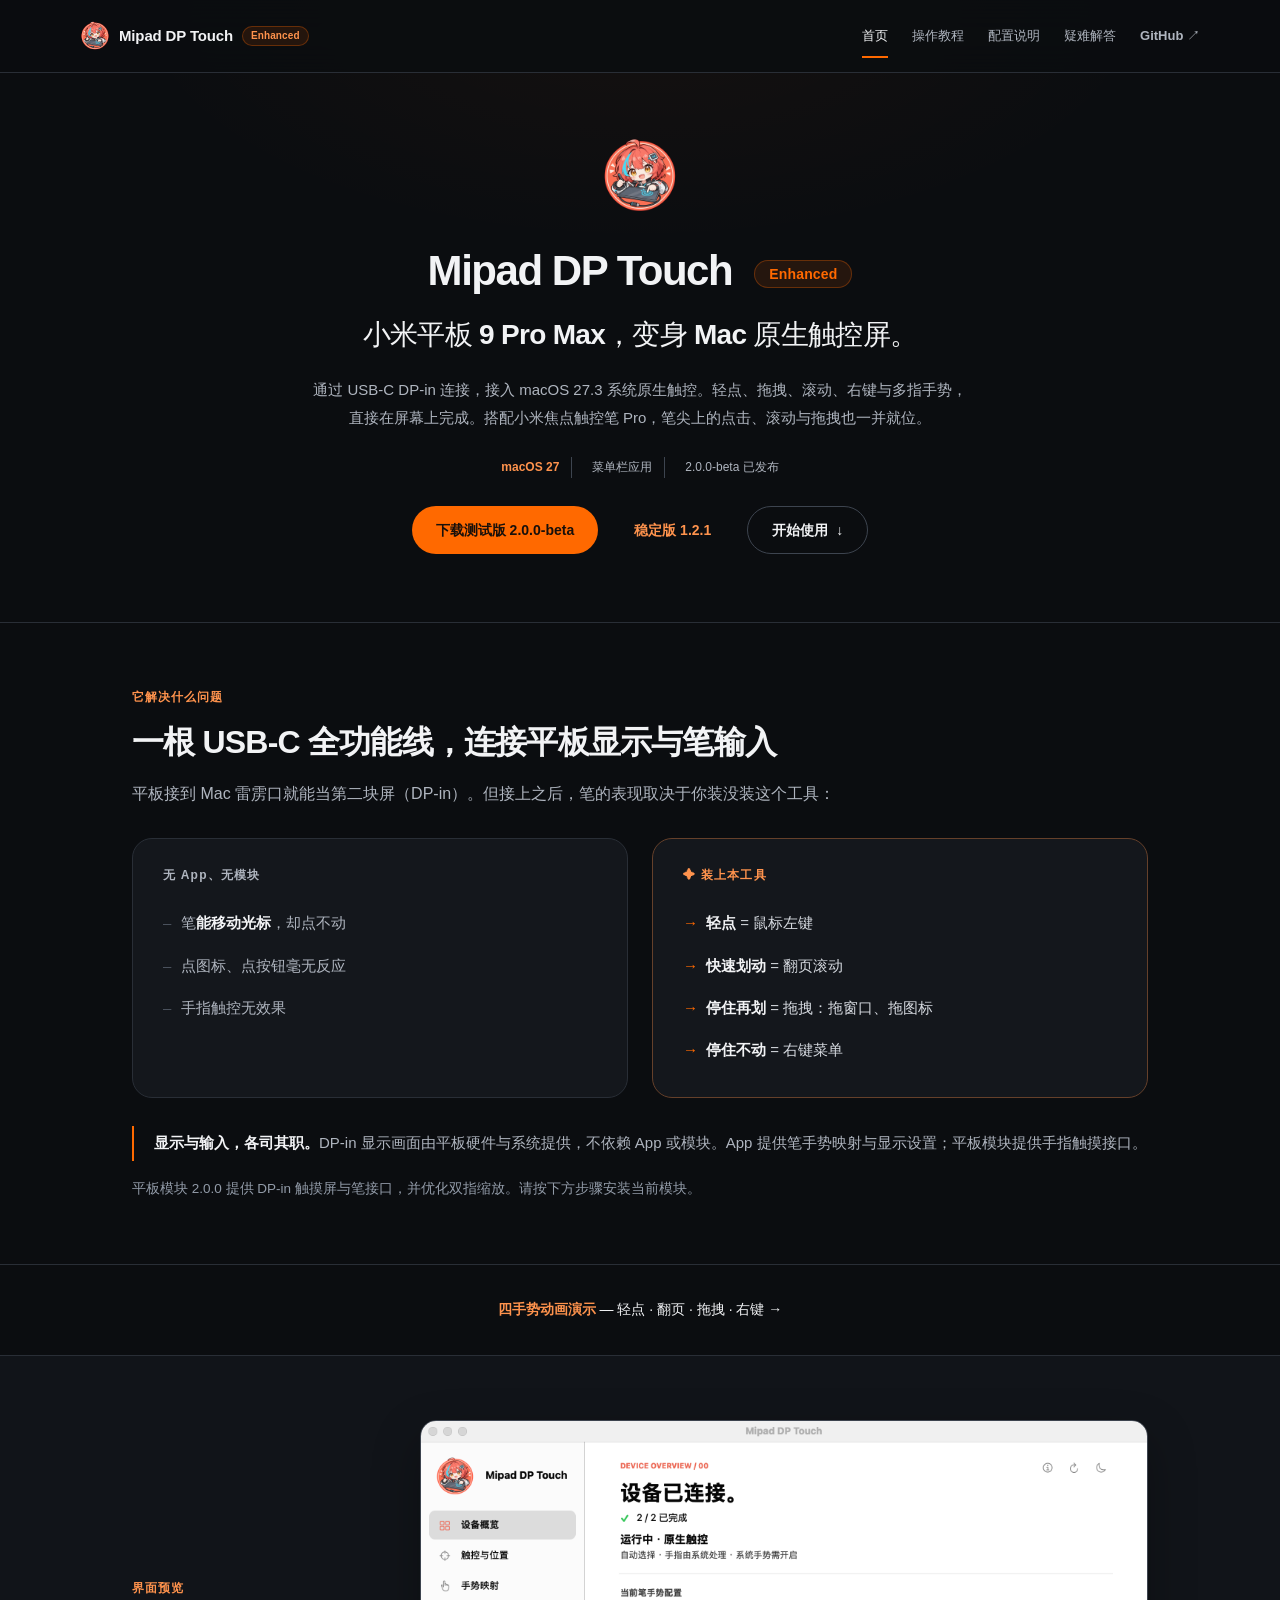
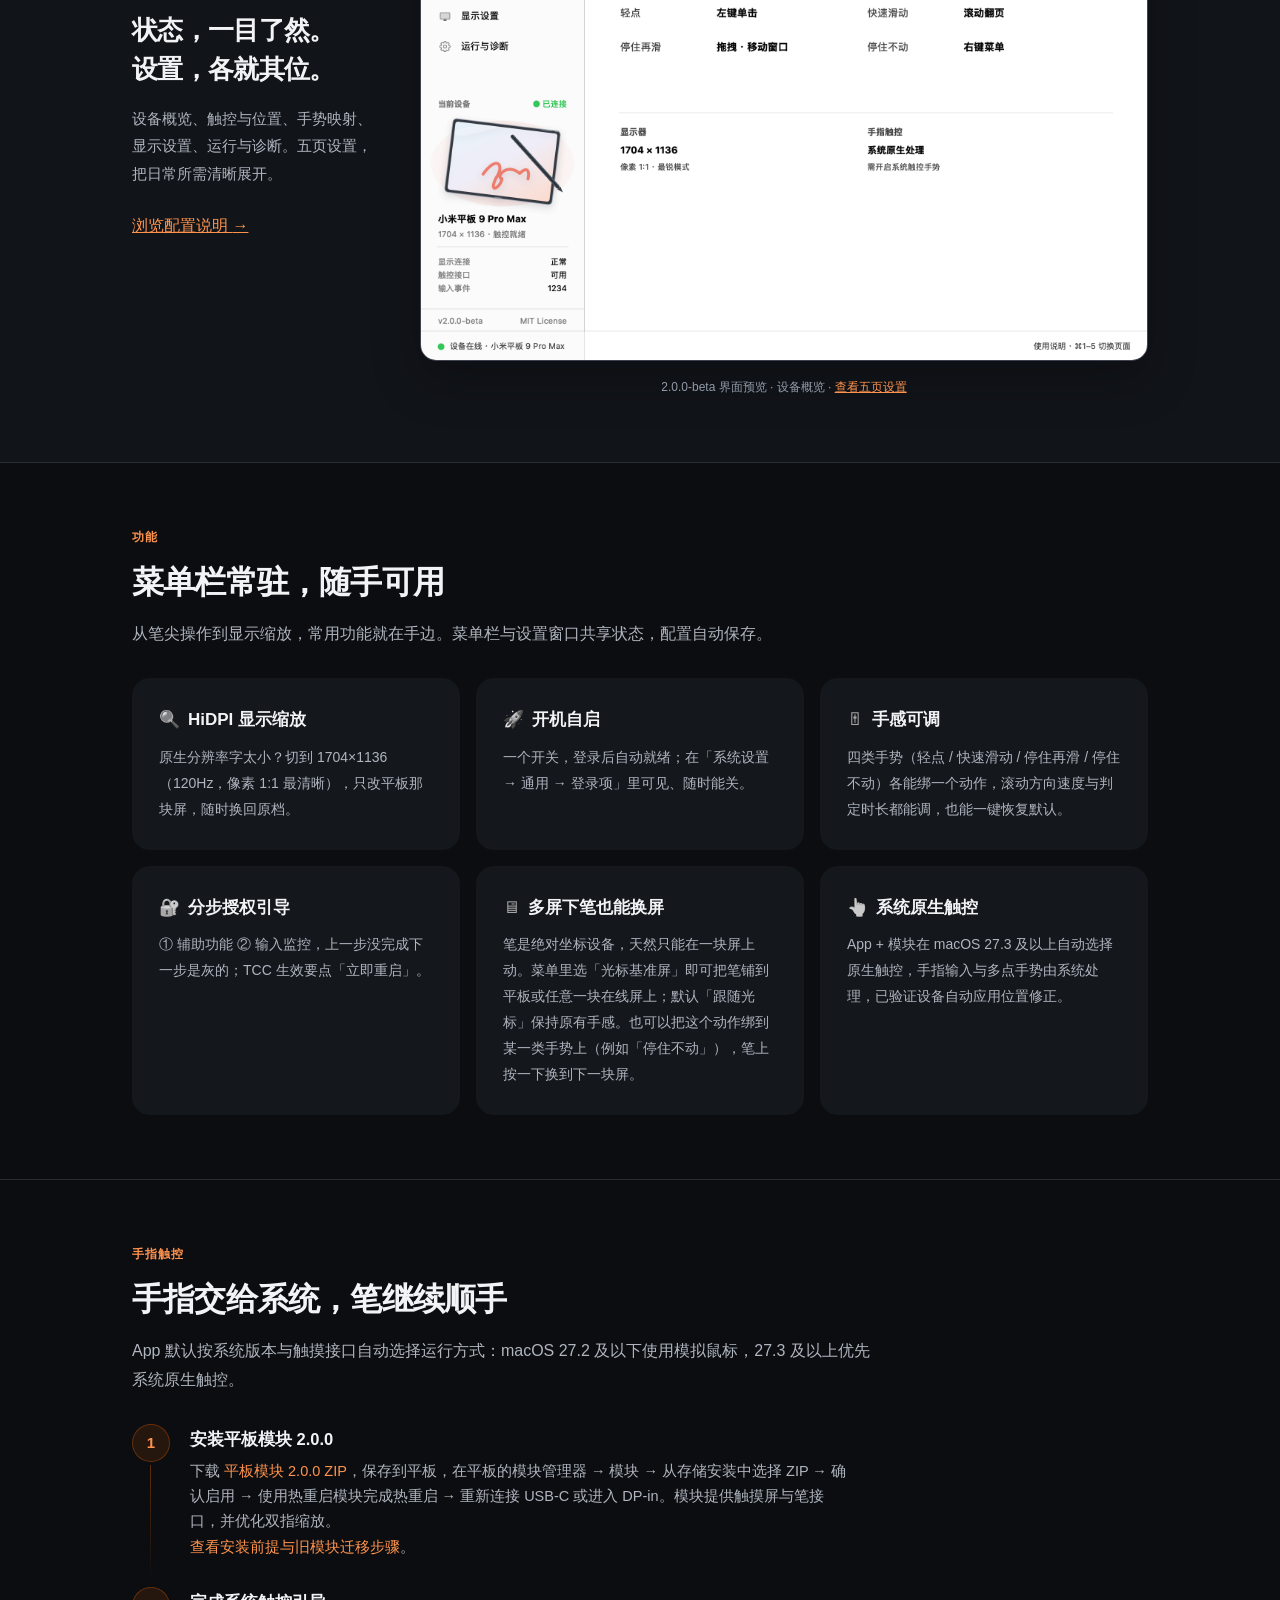
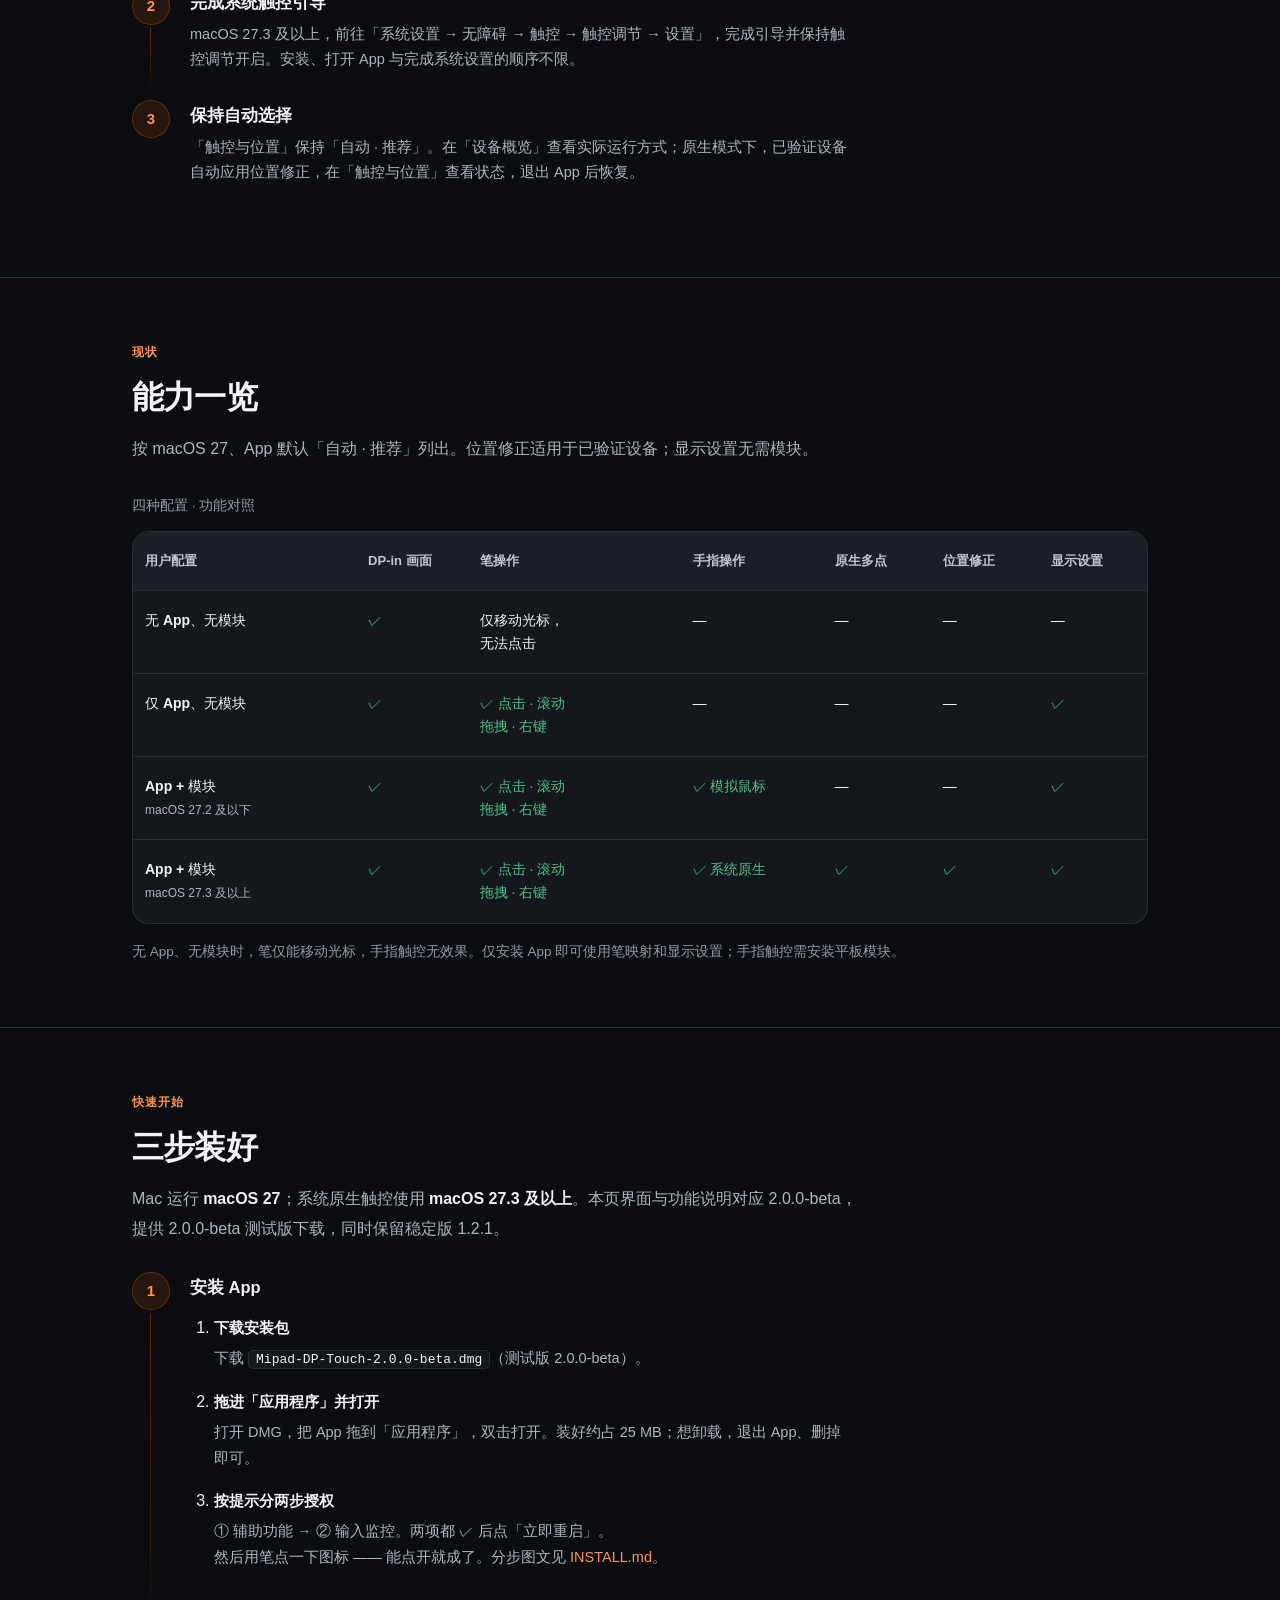
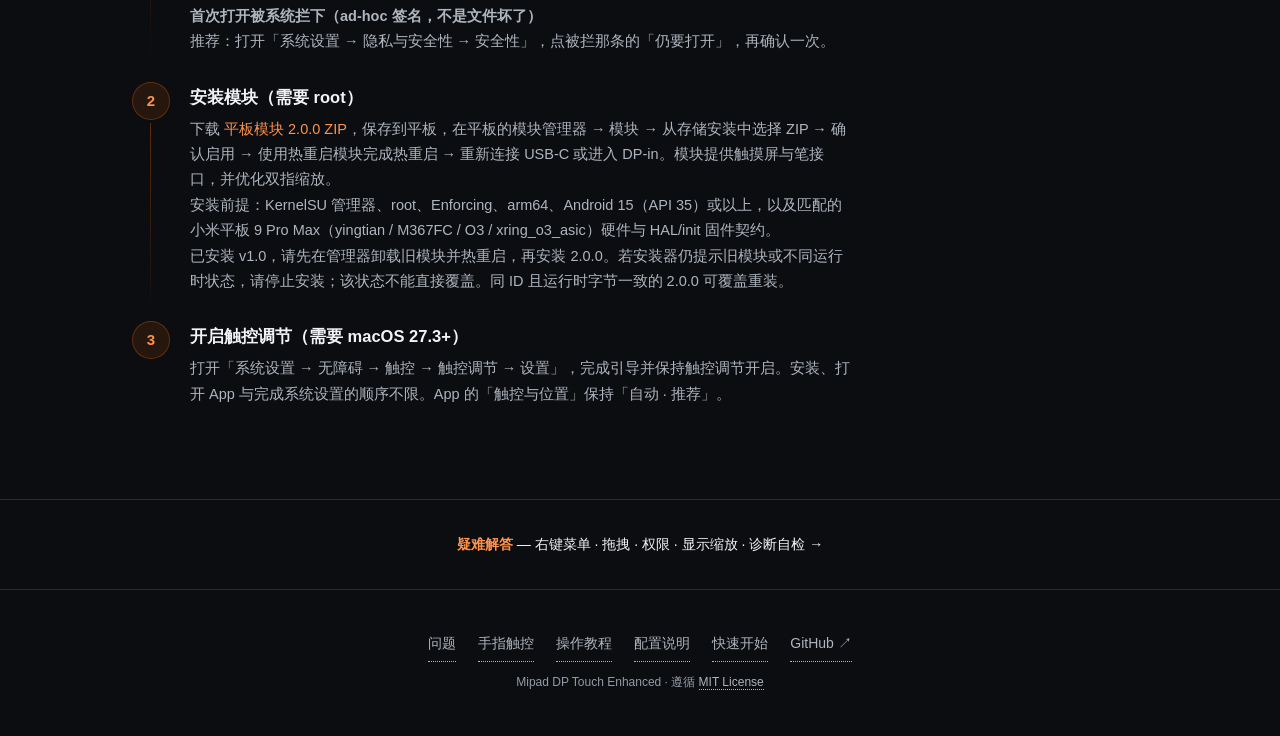
==== commit f03ca6a8: "docs: install the current 2.0.0 tablet module" ====
--- a/docs/index.html
+++ b/docs/index.html
@@ -339,7 +339,7 @@
       </div>
     </div>
     <div class="rootcause"><b>显示与输入，各司其职。</b>DP-in 显示画面由平板硬件与系统提供，不依赖 App 或模块。App 提供笔手势映射与显示设置；平板模块提供手指触摸接口。</div>
-    <p class="note">手指触控需要平板侧解锁 —— 装上模块（<code>tablet/</code>）后触摸屏接口就会出现，手指可直接点击、拖拽；旧 v1.0 模块可继续沿用。</p>
+    <p class="note">平板模块 2.0.0 提供 DP-in 触摸屏与笔接口，并优化双指缩放。请按下方步骤安装当前模块。</p>
   </div>
 </section>
 
@@ -378,7 +378,7 @@
     <h2>手指交给系统，笔继续顺手</h2>
     <p class="lead">App 默认按系统版本与触摸接口自动选择运行方式：macOS 27.2 及以下使用模拟鼠标，27.3 及以上优先系统原生触控。</p>
     <ol class="steps">
-      <li><h3>沿用平板模块</h3><p>旧 <code>mipad-dp-touch-module-v1.0.zip</code> 无需更新。首次安装下载 <a href="https://github.com/InYvn/mipad-dp-touch/releases/download/v2.0.0-beta/mipad-dp-touch-module-v1.0.zip">平板模块 v1.0</a>，在平板的 KernelSU / Magisk 管理器 → 模块 → 从存储安装中选择 ZIP，安装需要平板 root 权限。安装后使用热重启模块完成热重启，再重新连接 USB-C 或进入 DP-in。</p></li>
+      <li><h3>安装平板模块 2.0.0</h3><p>下载 <a href="https://github.com/InYvn/mipad-dp-touch/releases/download/v2.0.0-beta/mipad-dp-touch-module-v2.0.0.zip">平板模块 2.0.0 ZIP</a>，保存到平板，在平板的模块管理器 → 模块 → 从存储安装中选择 ZIP → 确认启用 → 使用热重启模块完成热重启 → 重新连接 USB-C 或进入 DP-in。模块提供触摸屏与笔接口，并优化双指缩放。</p><p><a href="#quickstart">查看安装前提与旧模块迁移步骤</a>。</p></li>
       <li><h3>完成系统触控引导</h3><p>macOS 27.3 及以上，前往「系统设置 → 无障碍 → 触控 → 触控调节 → 设置」，完成引导并保持触控调节开启。安装、打开 App 与完成系统设置的顺序不限。</p></li>
       <li><h3>保持自动选择</h3><p>「触控与位置」保持「自动 · 推荐」。在「设备概览」查看实际运行方式；原生模式下，已验证设备自动应用位置修正，在「触控与位置」查看状态，退出 App 后恢复。</p></li>
     </ol>
@@ -430,7 +430,7 @@
       </li>
       <li>
         <h3>安装模块（需要 root）</h3>
-        <p>已有旧 v1.0 模块可继续沿用，无需更新。首次安装下载 <a href="https://github.com/InYvn/mipad-dp-touch/releases/download/v2.0.0-beta/mipad-dp-touch-module-v1.0.zip">平板模块 v1.0 ZIP</a>，保存到平板，在 KernelSU / Magisk 管理器 → 模块 → 从存储安装中选择 ZIP。安装后使用热重启模块完成热重启，再重新连接 USB-C 或进入 DP-in。</p>
+        <p>下载 <a href="https://github.com/InYvn/mipad-dp-touch/releases/download/v2.0.0-beta/mipad-dp-touch-module-v2.0.0.zip">平板模块 2.0.0 ZIP</a>，保存到平板，在平板的模块管理器 → 模块 → 从存储安装中选择 ZIP → 确认启用 → 使用热重启模块完成热重启 → 重新连接 USB-C 或进入 DP-in。模块提供触摸屏与笔接口，并优化双指缩放。</p><p>安装前提：KernelSU 管理器、root、Enforcing、arm64、Android 15（API 35）或以上，以及匹配的小米平板 9 Pro Max（yingtian / M367FC / O3 / xring_o3_asic）硬件与 HAL/init 固件契约。</p><p>已安装 v1.0，请先在管理器卸载旧模块并热重启，再安装 2.0.0。若安装器仍提示旧模块或不同运行时状态，请停止安装；该状态不能直接覆盖。同 ID 且运行时字节一致的 2.0.0 可覆盖重装。</p>
       </li>
       <li>
         <h3>开启触控调节（需要 macOS 27.3+）</h3>
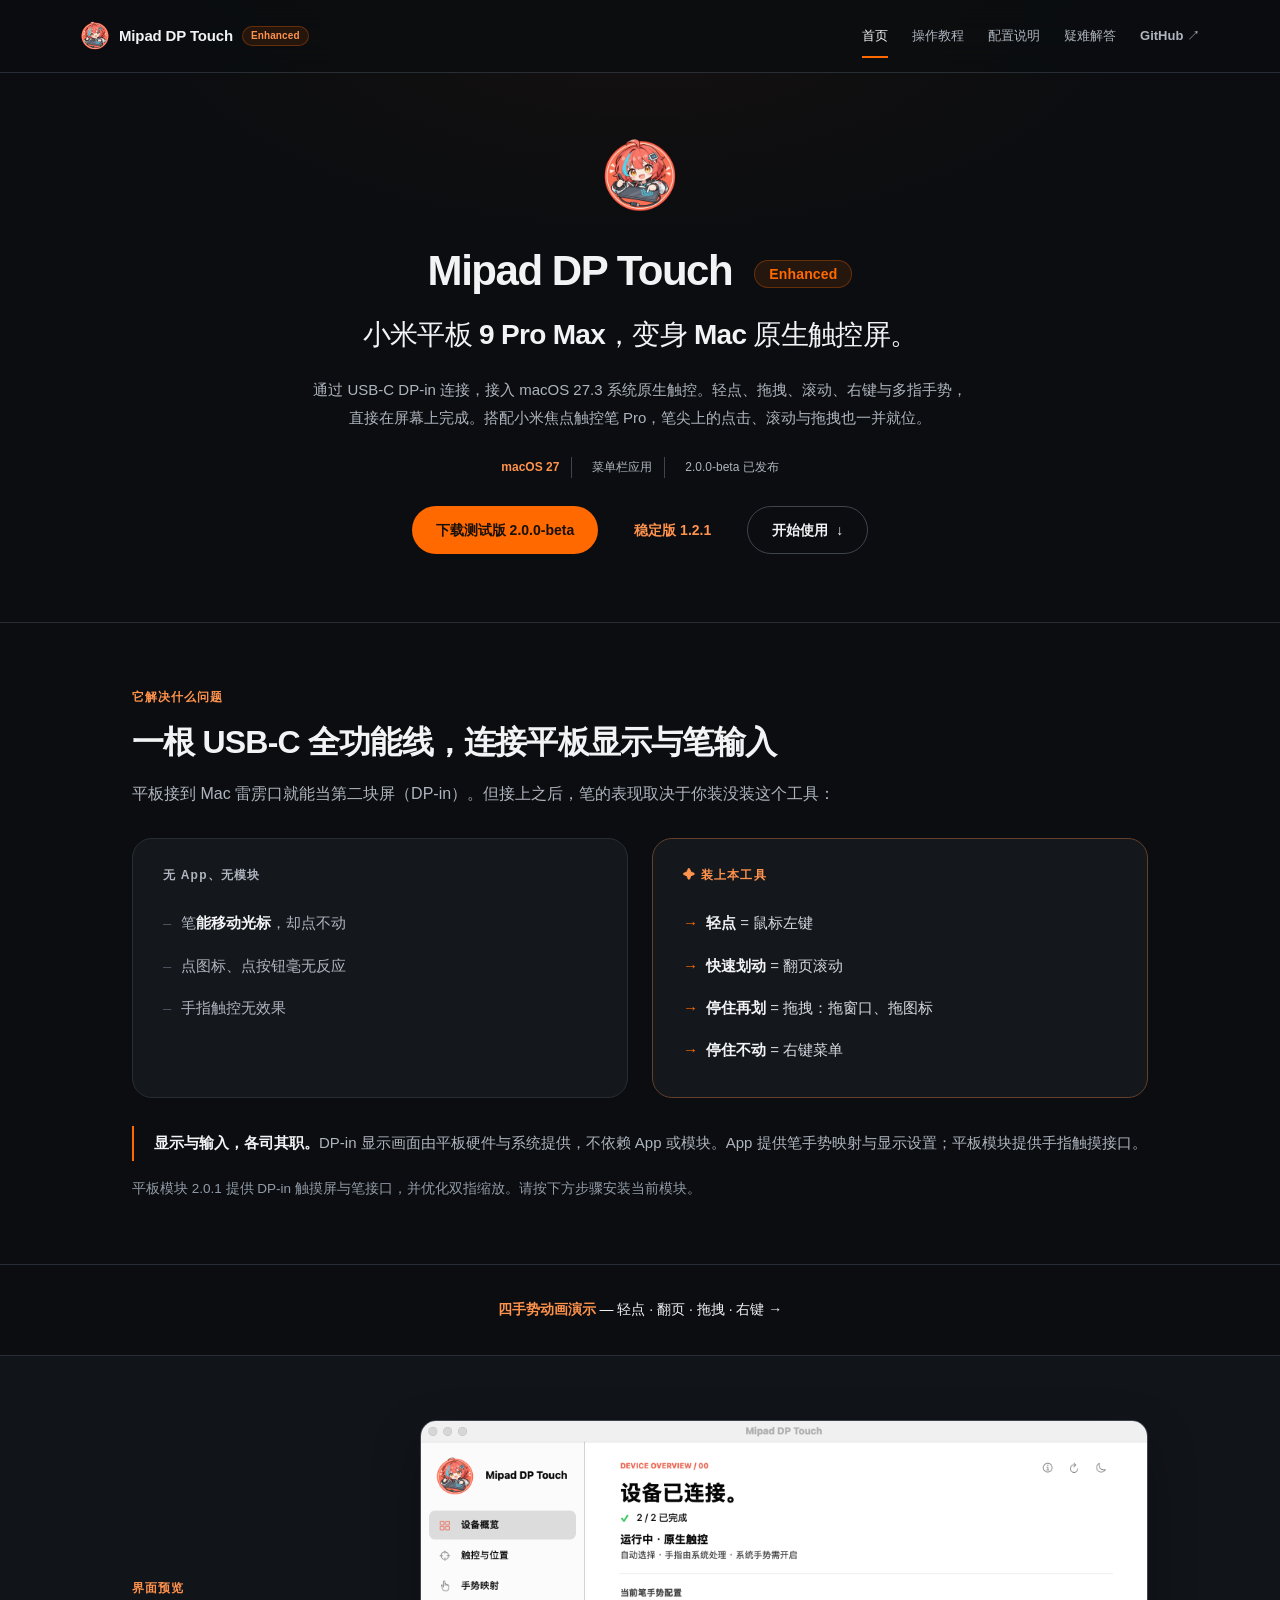
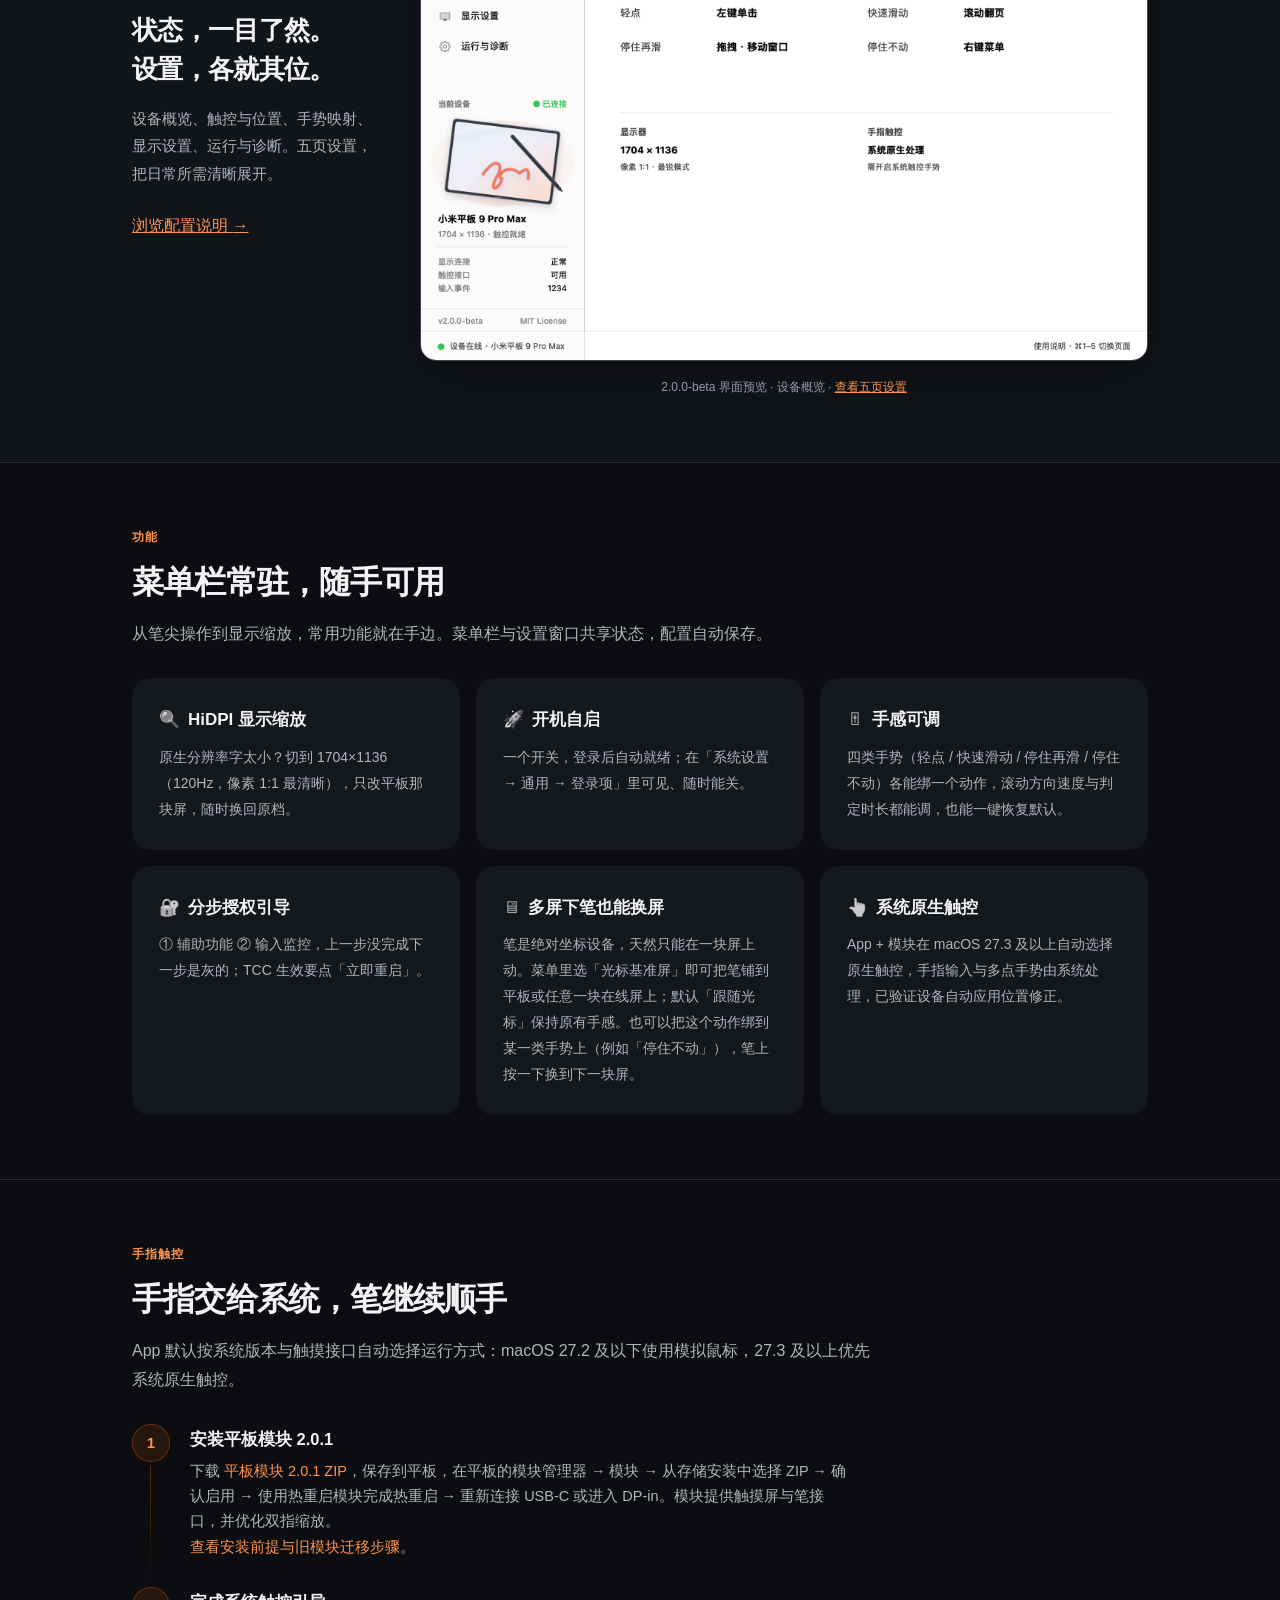
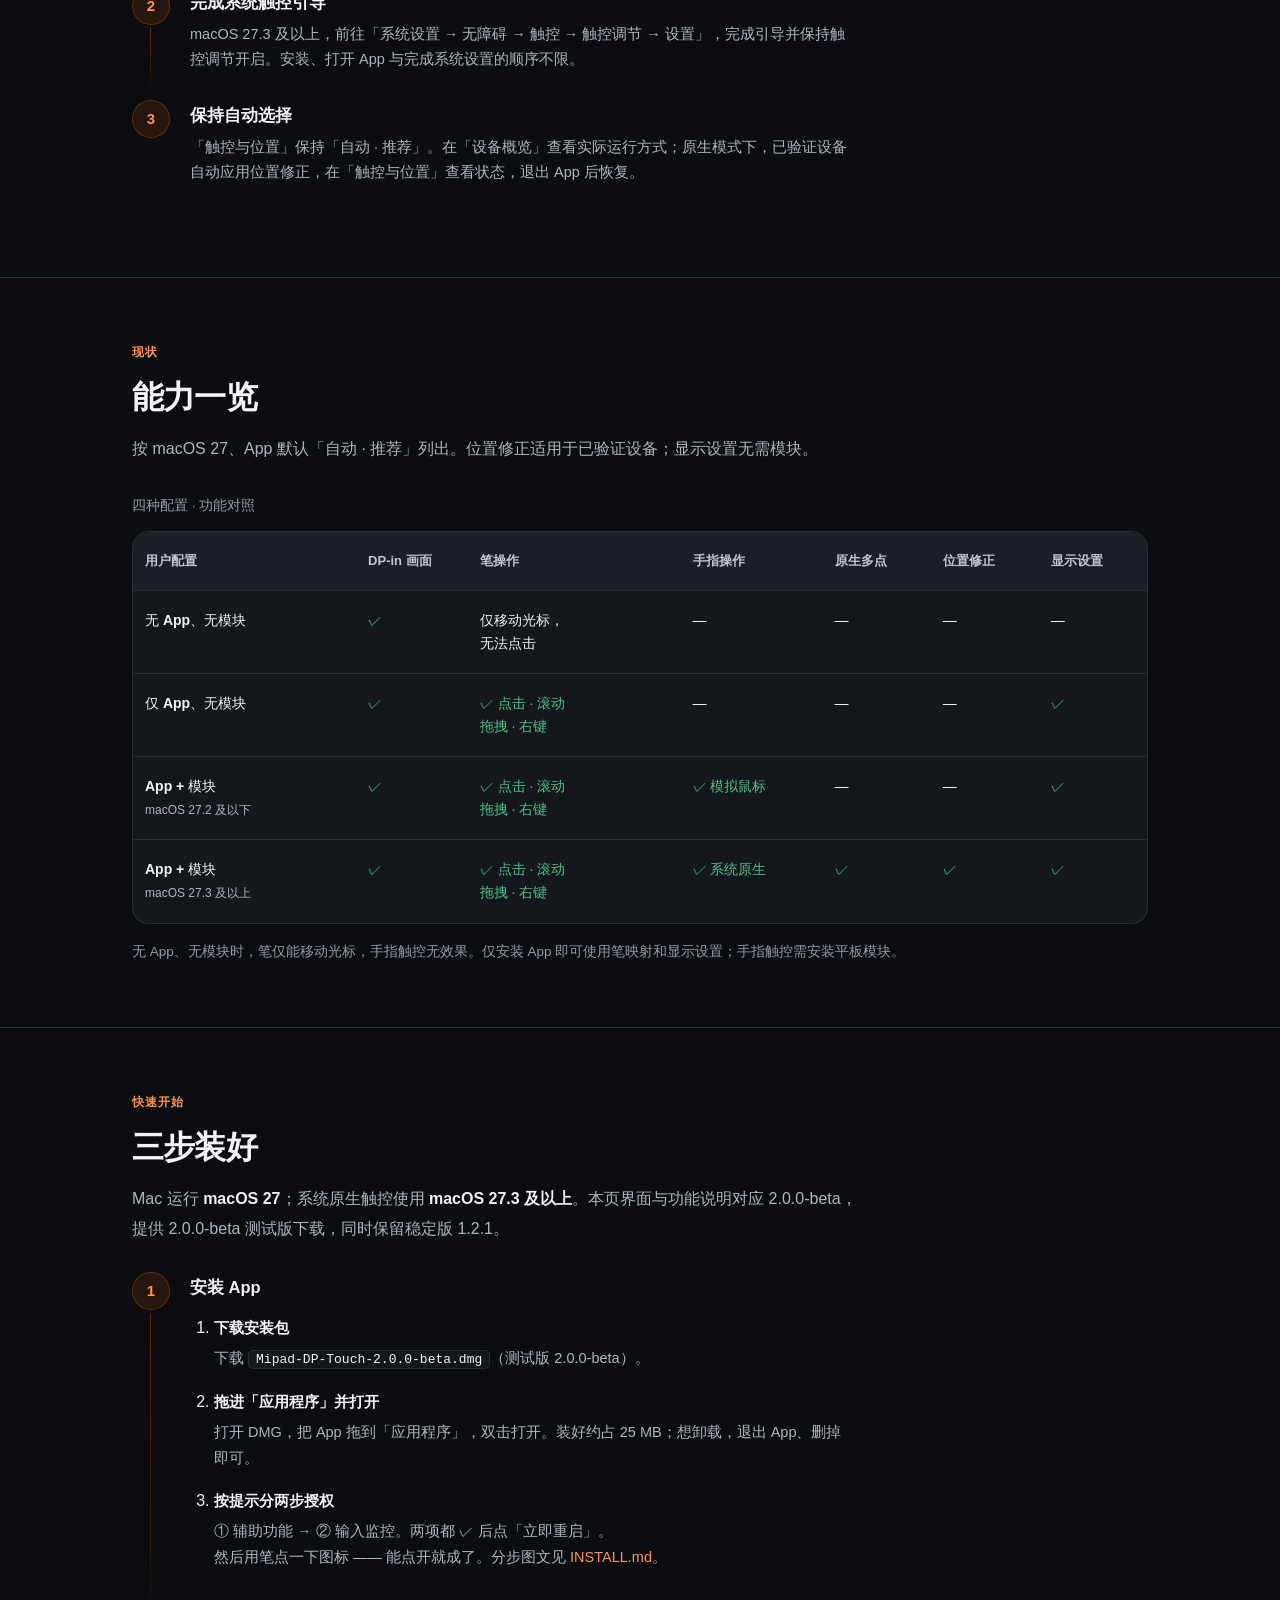
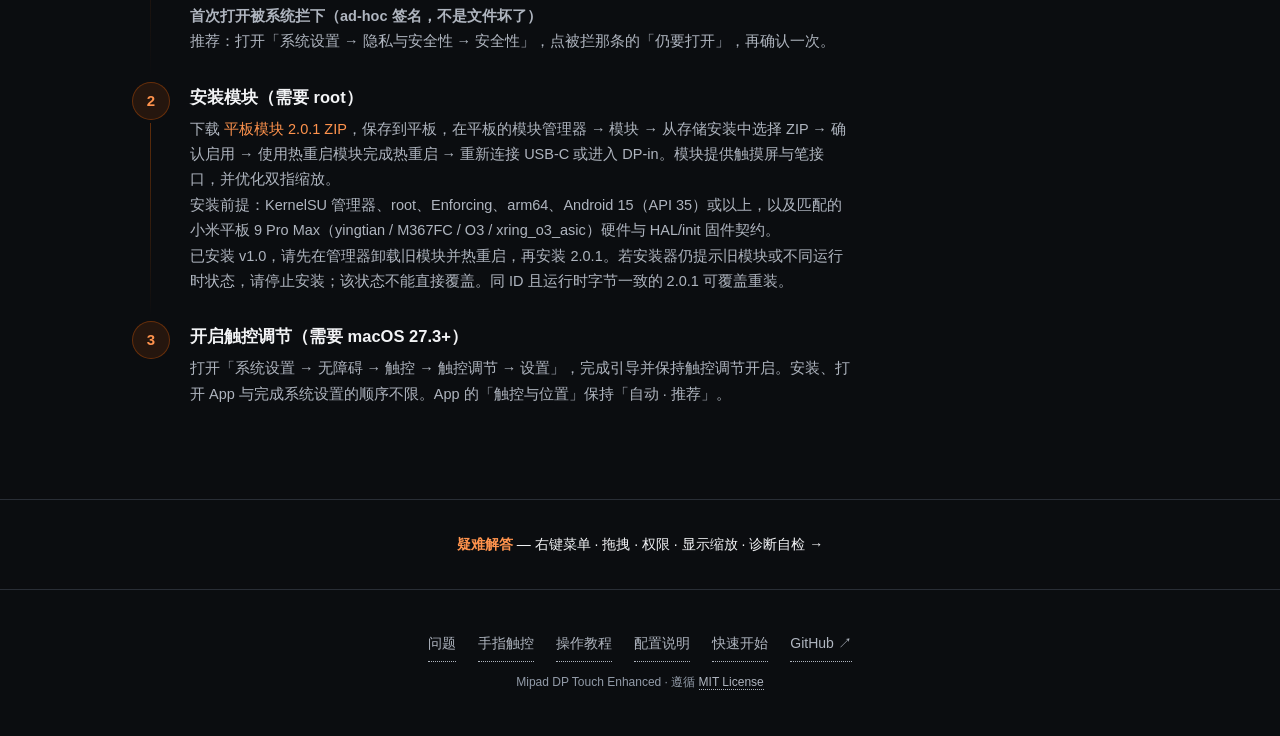
==== commit d7264368: "fix(module): 2.0.1 waits on transients and upgrades the 2.0.0 runtime in place - State records are c" ====
--- a/docs/index.html
+++ b/docs/index.html
@@ -339,7 +339,7 @@
       </div>
     </div>
     <div class="rootcause"><b>显示与输入，各司其职。</b>DP-in 显示画面由平板硬件与系统提供，不依赖 App 或模块。App 提供笔手势映射与显示设置；平板模块提供手指触摸接口。</div>
-    <p class="note">平板模块 2.0.0 提供 DP-in 触摸屏与笔接口，并优化双指缩放。请按下方步骤安装当前模块。</p>
+    <p class="note">平板模块 2.0.1 提供 DP-in 触摸屏与笔接口，并优化双指缩放。请按下方步骤安装当前模块。</p>
   </div>
 </section>
 
@@ -378,7 +378,7 @@
     <h2>手指交给系统，笔继续顺手</h2>
     <p class="lead">App 默认按系统版本与触摸接口自动选择运行方式：macOS 27.2 及以下使用模拟鼠标，27.3 及以上优先系统原生触控。</p>
     <ol class="steps">
-      <li><h3>安装平板模块 2.0.0</h3><p>下载 <a href="https://github.com/InYvn/mipad-dp-touch/releases/download/v2.0.0-beta/mipad-dp-touch-module-v2.0.0.zip">平板模块 2.0.0 ZIP</a>，保存到平板，在平板的模块管理器 → 模块 → 从存储安装中选择 ZIP → 确认启用 → 使用热重启模块完成热重启 → 重新连接 USB-C 或进入 DP-in。模块提供触摸屏与笔接口，并优化双指缩放。</p><p><a href="#quickstart">查看安装前提与旧模块迁移步骤</a>。</p></li>
+      <li><h3>安装平板模块 2.0.1</h3><p>下载 <a href="https://github.com/InYvn/mipad-dp-touch/releases/download/v2.0.0-beta/mipad-dp-touch-module-v2.0.1.zip">平板模块 2.0.1 ZIP</a>，保存到平板，在平板的模块管理器 → 模块 → 从存储安装中选择 ZIP → 确认启用 → 使用热重启模块完成热重启 → 重新连接 USB-C 或进入 DP-in。模块提供触摸屏与笔接口，并优化双指缩放。</p><p><a href="#quickstart">查看安装前提与旧模块迁移步骤</a>。</p></li>
       <li><h3>完成系统触控引导</h3><p>macOS 27.3 及以上，前往「系统设置 → 无障碍 → 触控 → 触控调节 → 设置」，完成引导并保持触控调节开启。安装、打开 App 与完成系统设置的顺序不限。</p></li>
       <li><h3>保持自动选择</h3><p>「触控与位置」保持「自动 · 推荐」。在「设备概览」查看实际运行方式；原生模式下，已验证设备自动应用位置修正，在「触控与位置」查看状态，退出 App 后恢复。</p></li>
     </ol>
@@ -430,7 +430,7 @@
       </li>
       <li>
         <h3>安装模块（需要 root）</h3>
-        <p>下载 <a href="https://github.com/InYvn/mipad-dp-touch/releases/download/v2.0.0-beta/mipad-dp-touch-module-v2.0.0.zip">平板模块 2.0.0 ZIP</a>，保存到平板，在平板的模块管理器 → 模块 → 从存储安装中选择 ZIP → 确认启用 → 使用热重启模块完成热重启 → 重新连接 USB-C 或进入 DP-in。模块提供触摸屏与笔接口，并优化双指缩放。</p><p>安装前提：KernelSU 管理器、root、Enforcing、arm64、Android 15（API 35）或以上，以及匹配的小米平板 9 Pro Max（yingtian / M367FC / O3 / xring_o3_asic）硬件与 HAL/init 固件契约。</p><p>已安装 v1.0，请先在管理器卸载旧模块并热重启，再安装 2.0.0。若安装器仍提示旧模块或不同运行时状态，请停止安装；该状态不能直接覆盖。同 ID 且运行时字节一致的 2.0.0 可覆盖重装。</p>
+        <p>下载 <a href="https://github.com/InYvn/mipad-dp-touch/releases/download/v2.0.0-beta/mipad-dp-touch-module-v2.0.1.zip">平板模块 2.0.1 ZIP</a>，保存到平板，在平板的模块管理器 → 模块 → 从存储安装中选择 ZIP → 确认启用 → 使用热重启模块完成热重启 → 重新连接 USB-C 或进入 DP-in。模块提供触摸屏与笔接口，并优化双指缩放。</p><p>安装前提：KernelSU 管理器、root、Enforcing、arm64、Android 15（API 35）或以上，以及匹配的小米平板 9 Pro Max（yingtian / M367FC / O3 / xring_o3_asic）硬件与 HAL/init 固件契约。</p><p>已安装 v1.0，请先在管理器卸载旧模块并热重启，再安装 2.0.1。若安装器仍提示旧模块或不同运行时状态，请停止安装；该状态不能直接覆盖。同 ID 且运行时字节一致的 2.0.1 可覆盖重装。</p>
       </li>
       <li>
         <h3>开启触控调节（需要 macOS 27.3+）</h3>
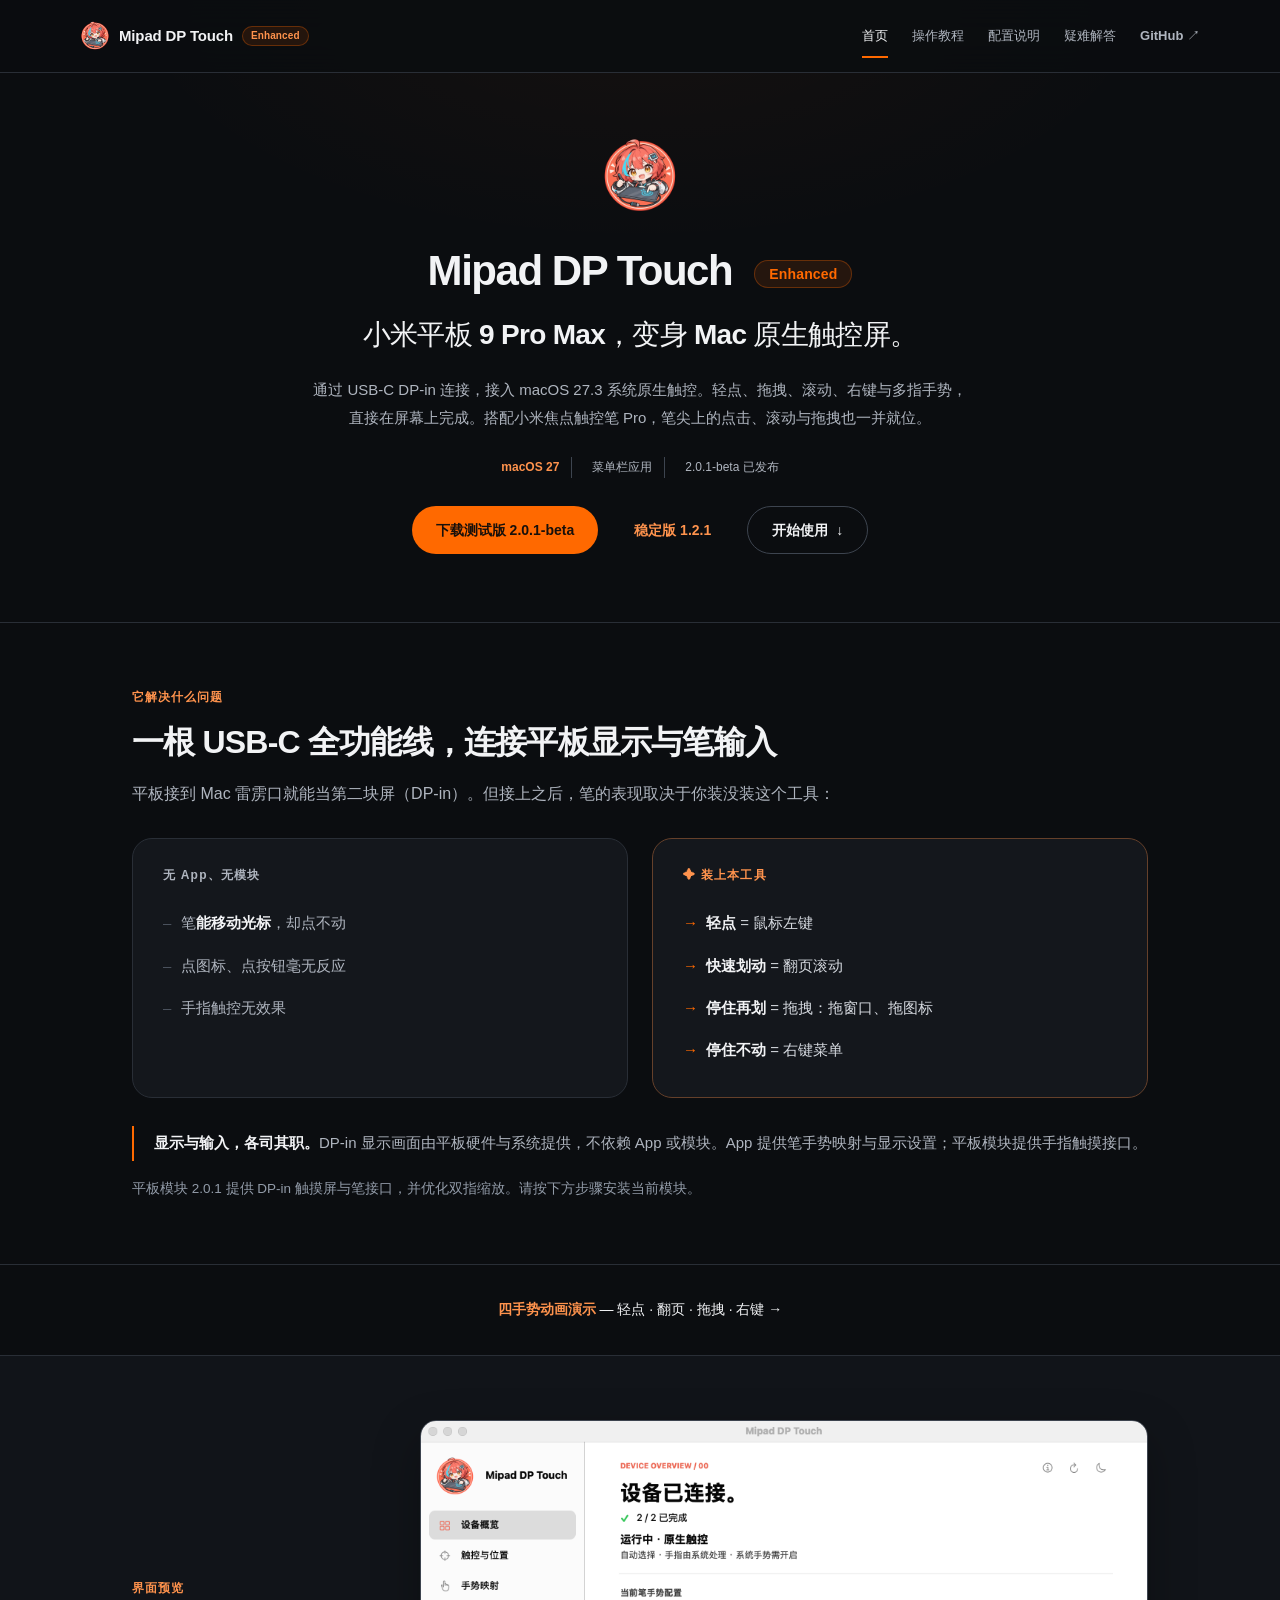
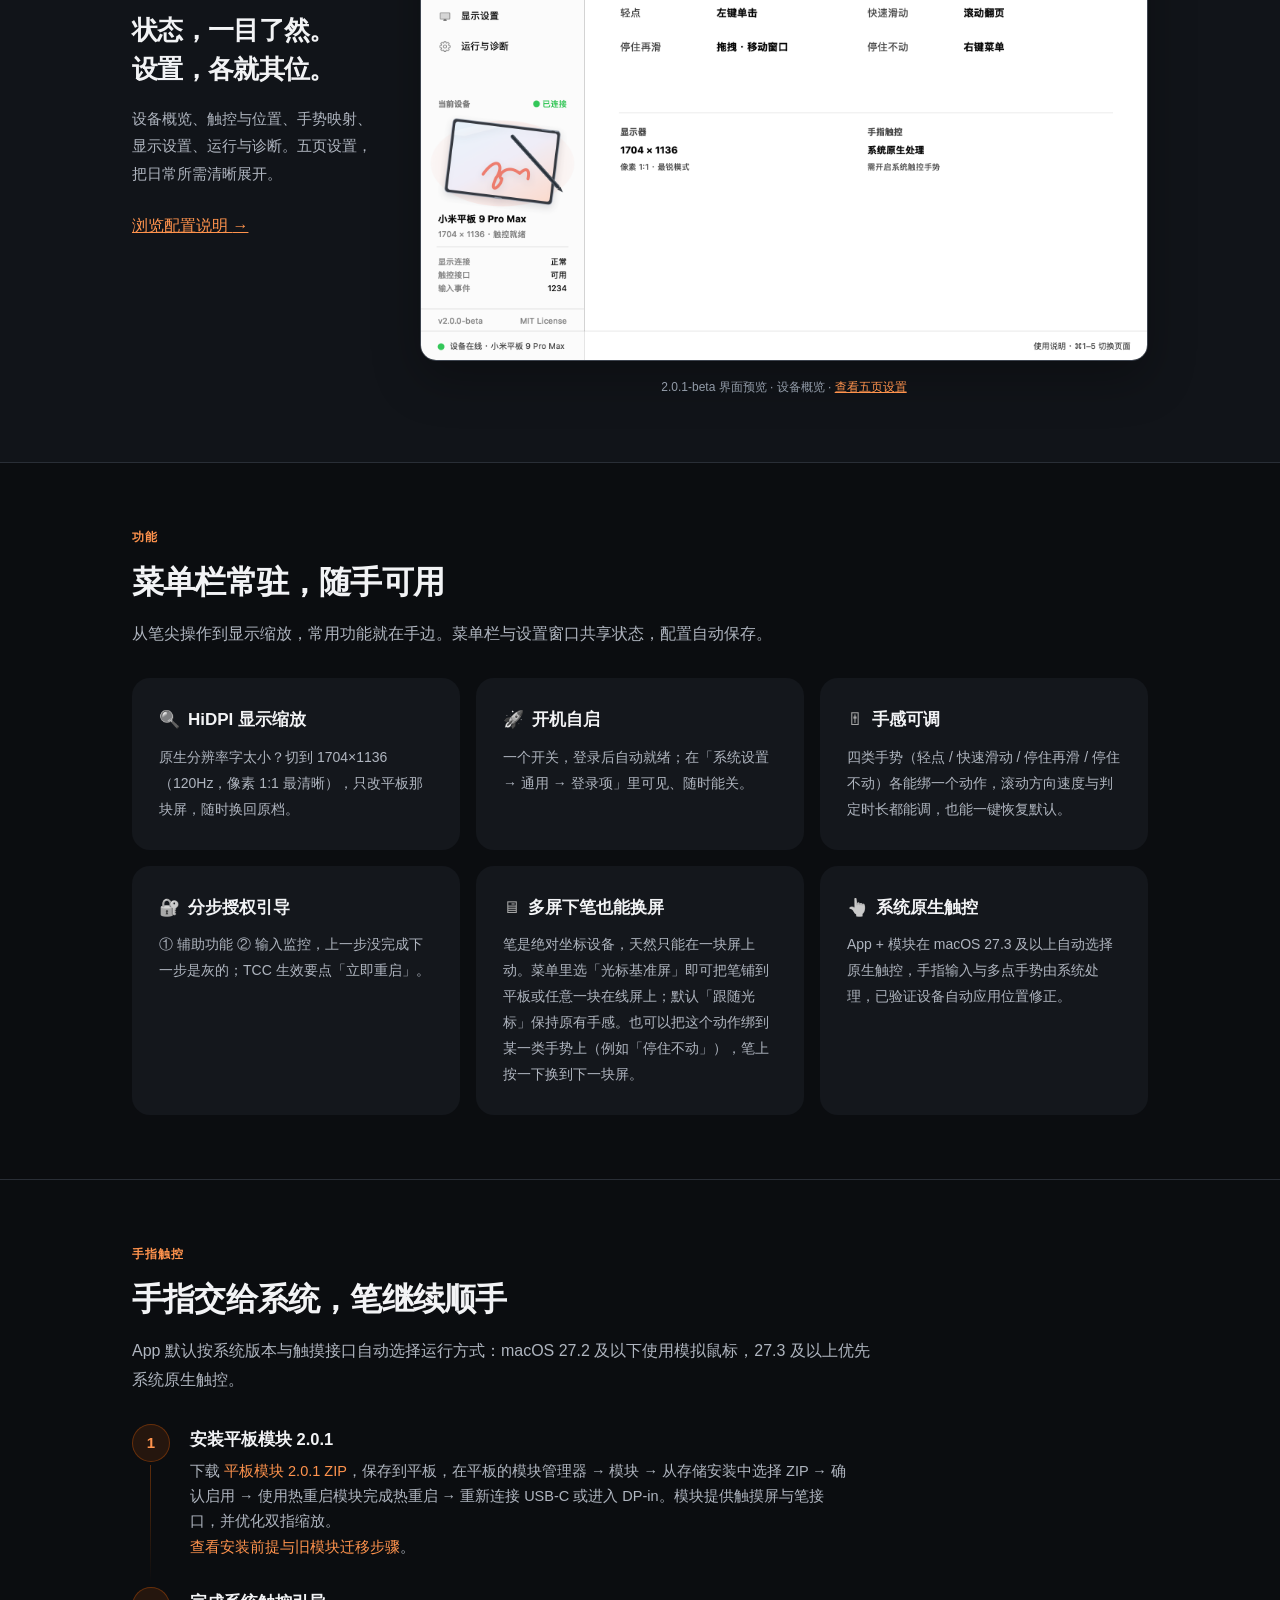
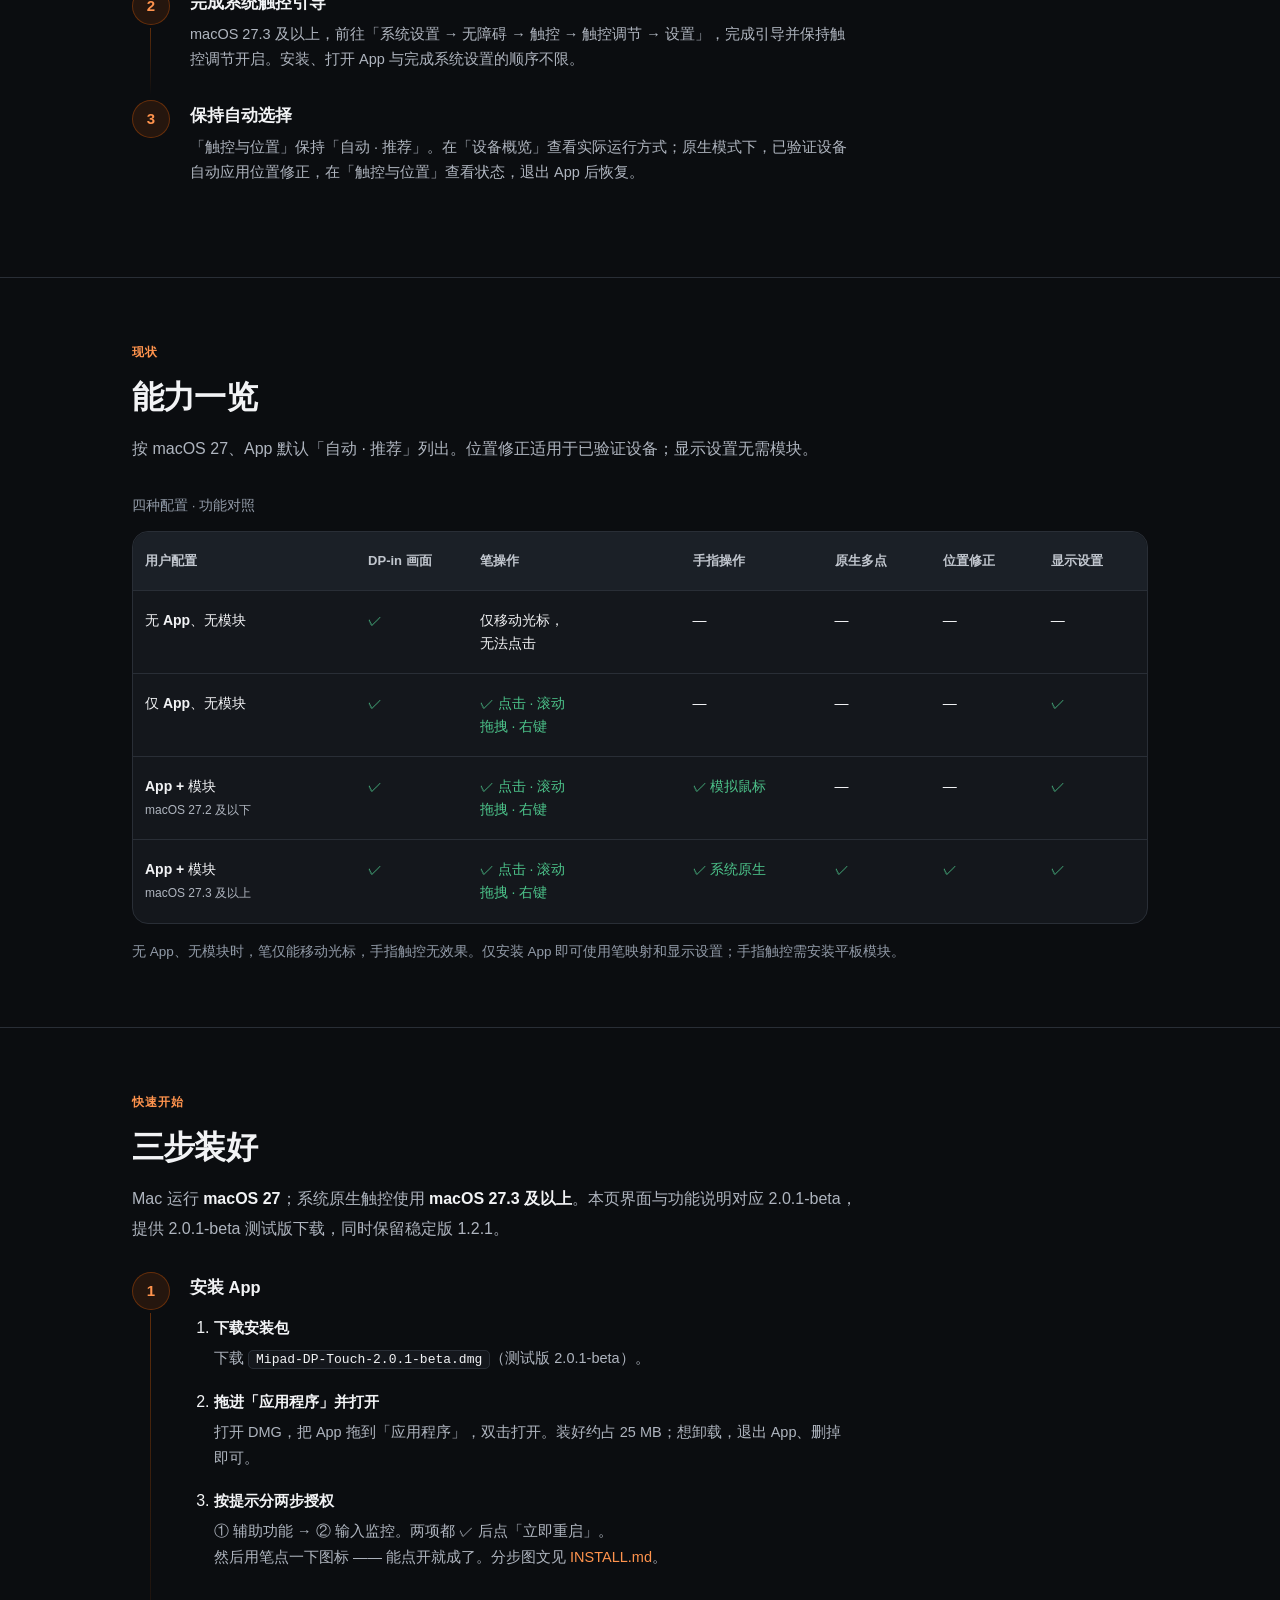
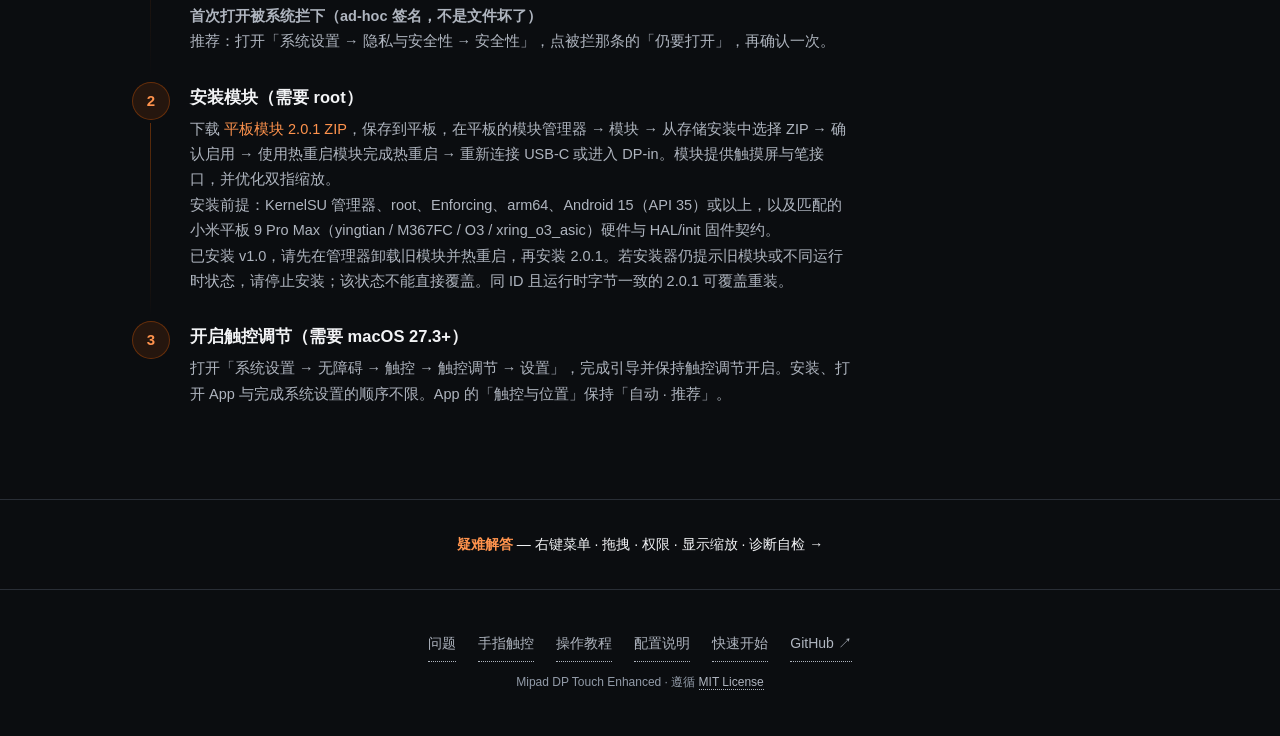
==== commit 5659ac4f: "release: 2.0.1-beta Bump both version sources and refresh the user-facing download links for the new" ====
--- a/docs/index.html
+++ b/docs/index.html
@@ -3,8 +3,8 @@
 <head>
 <meta charset="UTF-8">
 <meta name="viewport" content="width=device-width, initial-scale=1.0">
-<link rel="icon" href="favicon.ico?v=2.0.0-beta-release2" sizes="any">
-<link rel="apple-touch-icon" href="apple-touch-icon.png?v=2.0.0-beta-release2">
+<link rel="icon" href="favicon.ico?v=2.0.1-beta-release2" sizes="any">
+<link rel="apple-touch-icon" href="apple-touch-icon.png?v=2.0.1-beta-release2">
 <meta name="theme-color" content="#0b0d10">
 <title>Mipad DP Touch Enhanced — 让小米平板成为 Mac 的触控外接屏</title>
 <meta name="description" content="小米平板 9 Pro Max 通过 DP-in 当 Mac 外接屏时，让小米焦点触控笔 Pro 能点击、拖拽、翻页；装上平板侧模块后手指触控同样可用。">
@@ -282,7 +282,7 @@
 
 <nav aria-label="主导航">
   <div class="wrap">
-    <a class="brand" href="index.html"><img src="logo.png?v=2.0.0-beta-release2" alt="Mipad DP Touch Enhanced logo" width="400" height="400">Mipad DP Touch <span class="badge">Enhanced</span></a>
+    <a class="brand" href="index.html"><img src="logo.png?v=2.0.1-beta-release2" alt="Mipad DP Touch Enhanced logo" width="400" height="400">Mipad DP Touch <span class="badge">Enhanced</span></a>
     <div class="links">
       <a class="now" aria-current="page" href="index.html">首页</a>
       <a href="tutorial.html">操作教程</a>
@@ -295,17 +295,17 @@
 
 <header>
   <div class="wrap">
-    <img class="logo" src="logo.png?v=2.0.0-beta-release2" alt="Mipad DP Touch Enhanced" width="400" height="400">
+    <img class="logo" src="logo.png?v=2.0.1-beta-release2" alt="Mipad DP Touch Enhanced" width="400" height="400">
     <h1>Mipad DP Touch <span class="badge">Enhanced</span></h1>
     <p class="subtitle">小米平板 9 Pro Max，变身 Mac 原生触控屏。</p>
     <p class="tagline">通过 USB-C DP-in 连接，接入 macOS 27.3 系统原生触控。轻点、拖拽、滚动、右键与多指手势，直接在屏幕上完成。搭配小米焦点触控笔 Pro，笔尖上的点击、滚动与拖拽也一并就位。</p>
     <div class="platforms">
       <span class="pill accent">macOS 27</span>
       <span class="pill">菜单栏应用</span>
-      <span class="pill">2.0.0-beta 已发布</span>
+      <span class="pill">2.0.1-beta 已发布</span>
     </div>
     <div class="cta">
-      <a class="btn btn-primary" href="https://github.com/InYvn/mipad-dp-touch/releases/download/v2.0.0-beta/Mipad-DP-Touch-2.0.0-beta.dmg">下载测试版 2.0.0-beta</a>
+      <a class="btn btn-primary" href="https://github.com/InYvn/mipad-dp-touch/releases/download/v2.0.1-beta/Mipad-DP-Touch-2.0.1-beta.dmg">下载测试版 2.0.1-beta</a>
       <a class="btn" href="https://github.com/InYvn/mipad-dp-touch/releases/tag/v1.2.1">稳定版 1.2.1</a>
       <a class="btn btn-ghost" href="#quickstart">开始使用 <span aria-hidden="true">↓</span></a>
     </div>
@@ -349,8 +349,8 @@
   <div class="wrap showcase-grid">
     <div><div class="kicker">界面预览</div><h2>状态，一目了然。<br>设置，各就其位。</h2><p class="lead">设备概览、触控与位置、手势映射、显示设置、运行与诊断。五页设置，把日常所需清晰展开。</p><a href="settings.html">浏览配置说明 <span aria-hidden="true">→</span></a></div>
     <figure class="shot">
-      <img src="assets/settings-overview.png?v=2.0.0-beta-release2" alt="Mipad DP Touch 设置窗口截图" width="1960" height="1456">
-      <figcaption>2.0.0-beta 界面预览 · 设备概览 · <a href="settings.html">查看五页设置</a></figcaption>
+      <img src="assets/settings-overview.png?v=2.0.1-beta-release2" alt="Mipad DP Touch 设置窗口截图" width="1960" height="1456">
+      <figcaption>2.0.1-beta 界面预览 · 设备概览 · <a href="settings.html">查看五页设置</a></figcaption>
     </figure>
   </div>
 </section>
@@ -378,7 +378,7 @@
     <h2>手指交给系统，笔继续顺手</h2>
     <p class="lead">App 默认按系统版本与触摸接口自动选择运行方式：macOS 27.2 及以下使用模拟鼠标，27.3 及以上优先系统原生触控。</p>
     <ol class="steps">
-      <li><h3>安装平板模块 2.0.1</h3><p>下载 <a href="https://github.com/InYvn/mipad-dp-touch/releases/download/v2.0.0-beta/mipad-dp-touch-module-v2.0.1.zip">平板模块 2.0.1 ZIP</a>，保存到平板，在平板的模块管理器 → 模块 → 从存储安装中选择 ZIP → 确认启用 → 使用热重启模块完成热重启 → 重新连接 USB-C 或进入 DP-in。模块提供触摸屏与笔接口，并优化双指缩放。</p><p><a href="#quickstart">查看安装前提与旧模块迁移步骤</a>。</p></li>
+      <li><h3>安装平板模块 2.0.1</h3><p>下载 <a href="https://github.com/InYvn/mipad-dp-touch/releases/download/v2.0.1-beta/mipad-dp-touch-module-v2.0.1.zip">平板模块 2.0.1 ZIP</a>，保存到平板，在平板的模块管理器 → 模块 → 从存储安装中选择 ZIP → 确认启用 → 使用热重启模块完成热重启 → 重新连接 USB-C 或进入 DP-in。模块提供触摸屏与笔接口，并优化双指缩放。</p><p><a href="#quickstart">查看安装前提与旧模块迁移步骤</a>。</p></li>
       <li><h3>完成系统触控引导</h3><p>macOS 27.3 及以上，前往「系统设置 → 无障碍 → 触控 → 触控调节 → 设置」，完成引导并保持触控调节开启。安装、打开 App 与完成系统设置的顺序不限。</p></li>
       <li><h3>保持自动选择</h3><p>「触控与位置」保持「自动 · 推荐」。在「设备概览」查看实际运行方式；原生模式下，已验证设备自动应用位置修正，在「触控与位置」查看状态，退出 App 后恢复。</p></li>
     </ol>
@@ -408,14 +408,14 @@
   <div class="wrap">
     <div class="kicker">快速开始</div>
     <h2>三步装好</h2>
-    <p class="lead">Mac 运行 <b>macOS 27</b>；系统原生触控使用 <b>macOS 27.3 及以上</b>。本页界面与功能说明对应 2.0.0-beta，提供 2.0.0-beta 测试版下载，同时保留稳定版 1.2.1。</p>
+    <p class="lead">Mac 运行 <b>macOS 27</b>；系统原生触控使用 <b>macOS 27.3 及以上</b>。本页界面与功能说明对应 2.0.1-beta，提供 2.0.1-beta 测试版下载，同时保留稳定版 1.2.1。</p>
     <ol class="steps">
       <li>
         <h3>安装 App</h3>
     <ol class="app-install-steps">
       <li>
         <h4>下载安装包</h4>
-        <p>下载 <a href="https://github.com/InYvn/mipad-dp-touch/releases/download/v2.0.0-beta/Mipad-DP-Touch-2.0.0-beta.dmg"><code>Mipad-DP-Touch-2.0.0-beta.dmg</code></a>（测试版 2.0.0-beta）。</p>
+        <p>下载 <a href="https://github.com/InYvn/mipad-dp-touch/releases/download/v2.0.1-beta/Mipad-DP-Touch-2.0.1-beta.dmg"><code>Mipad-DP-Touch-2.0.1-beta.dmg</code></a>（测试版 2.0.1-beta）。</p>
       </li>
       <li>
         <h4>拖进「应用程序」并打开</h4>
@@ -430,7 +430,7 @@
       </li>
       <li>
         <h3>安装模块（需要 root）</h3>
-        <p>下载 <a href="https://github.com/InYvn/mipad-dp-touch/releases/download/v2.0.0-beta/mipad-dp-touch-module-v2.0.1.zip">平板模块 2.0.1 ZIP</a>，保存到平板，在平板的模块管理器 → 模块 → 从存储安装中选择 ZIP → 确认启用 → 使用热重启模块完成热重启 → 重新连接 USB-C 或进入 DP-in。模块提供触摸屏与笔接口，并优化双指缩放。</p><p>安装前提：KernelSU 管理器、root、Enforcing、arm64、Android 15（API 35）或以上，以及匹配的小米平板 9 Pro Max（yingtian / M367FC / O3 / xring_o3_asic）硬件与 HAL/init 固件契约。</p><p>已安装 v1.0，请先在管理器卸载旧模块并热重启，再安装 2.0.1。若安装器仍提示旧模块或不同运行时状态，请停止安装；该状态不能直接覆盖。同 ID 且运行时字节一致的 2.0.1 可覆盖重装。</p>
+        <p>下载 <a href="https://github.com/InYvn/mipad-dp-touch/releases/download/v2.0.1-beta/mipad-dp-touch-module-v2.0.1.zip">平板模块 2.0.1 ZIP</a>，保存到平板，在平板的模块管理器 → 模块 → 从存储安装中选择 ZIP → 确认启用 → 使用热重启模块完成热重启 → 重新连接 USB-C 或进入 DP-in。模块提供触摸屏与笔接口，并优化双指缩放。</p><p>安装前提：KernelSU 管理器、root、Enforcing、arm64、Android 15（API 35）或以上，以及匹配的小米平板 9 Pro Max（yingtian / M367FC / O3 / xring_o3_asic）硬件与 HAL/init 固件契约。</p><p>已安装 v1.0，请先在管理器卸载旧模块并热重启，再安装 2.0.1。若安装器仍提示旧模块或不同运行时状态，请停止安装；该状态不能直接覆盖。同 ID 且运行时字节一致的 2.0.1 可覆盖重装。</p>
       </li>
       <li>
         <h3>开启触控调节（需要 macOS 27.3+）</h3>
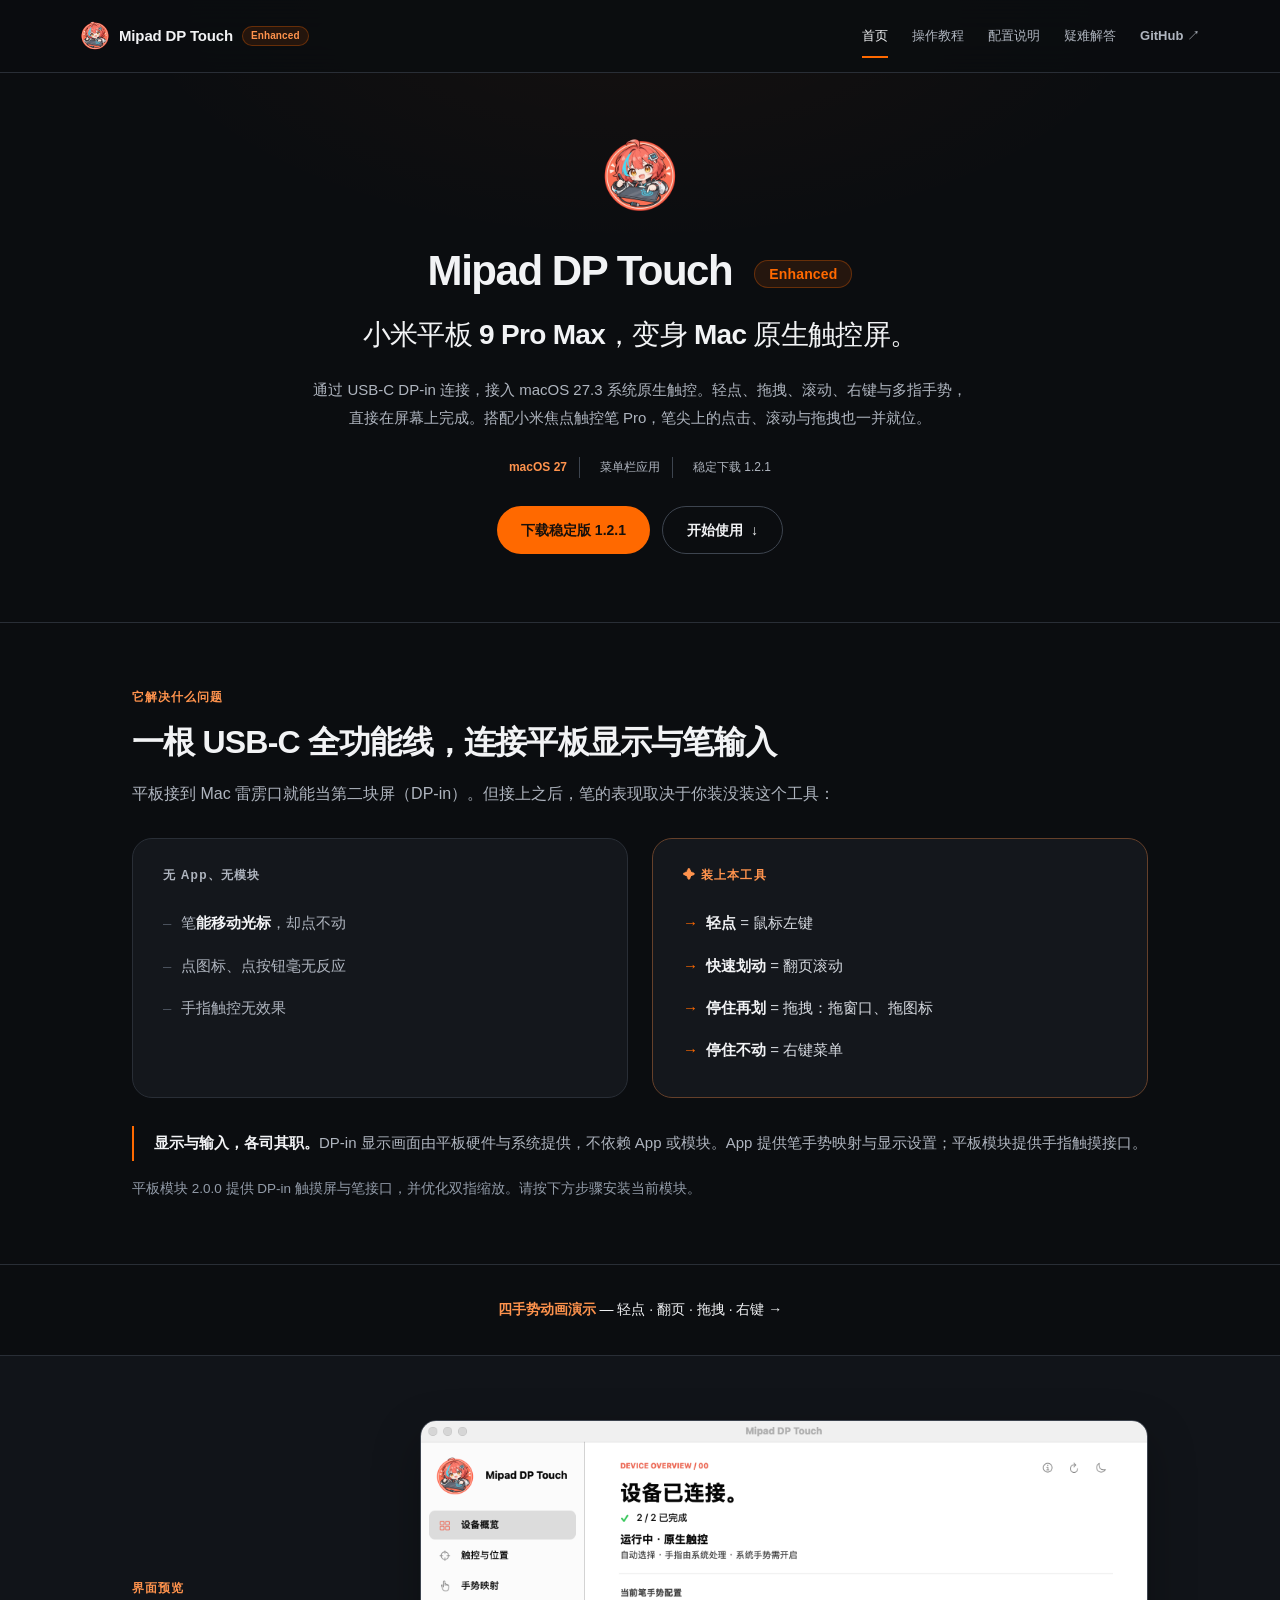
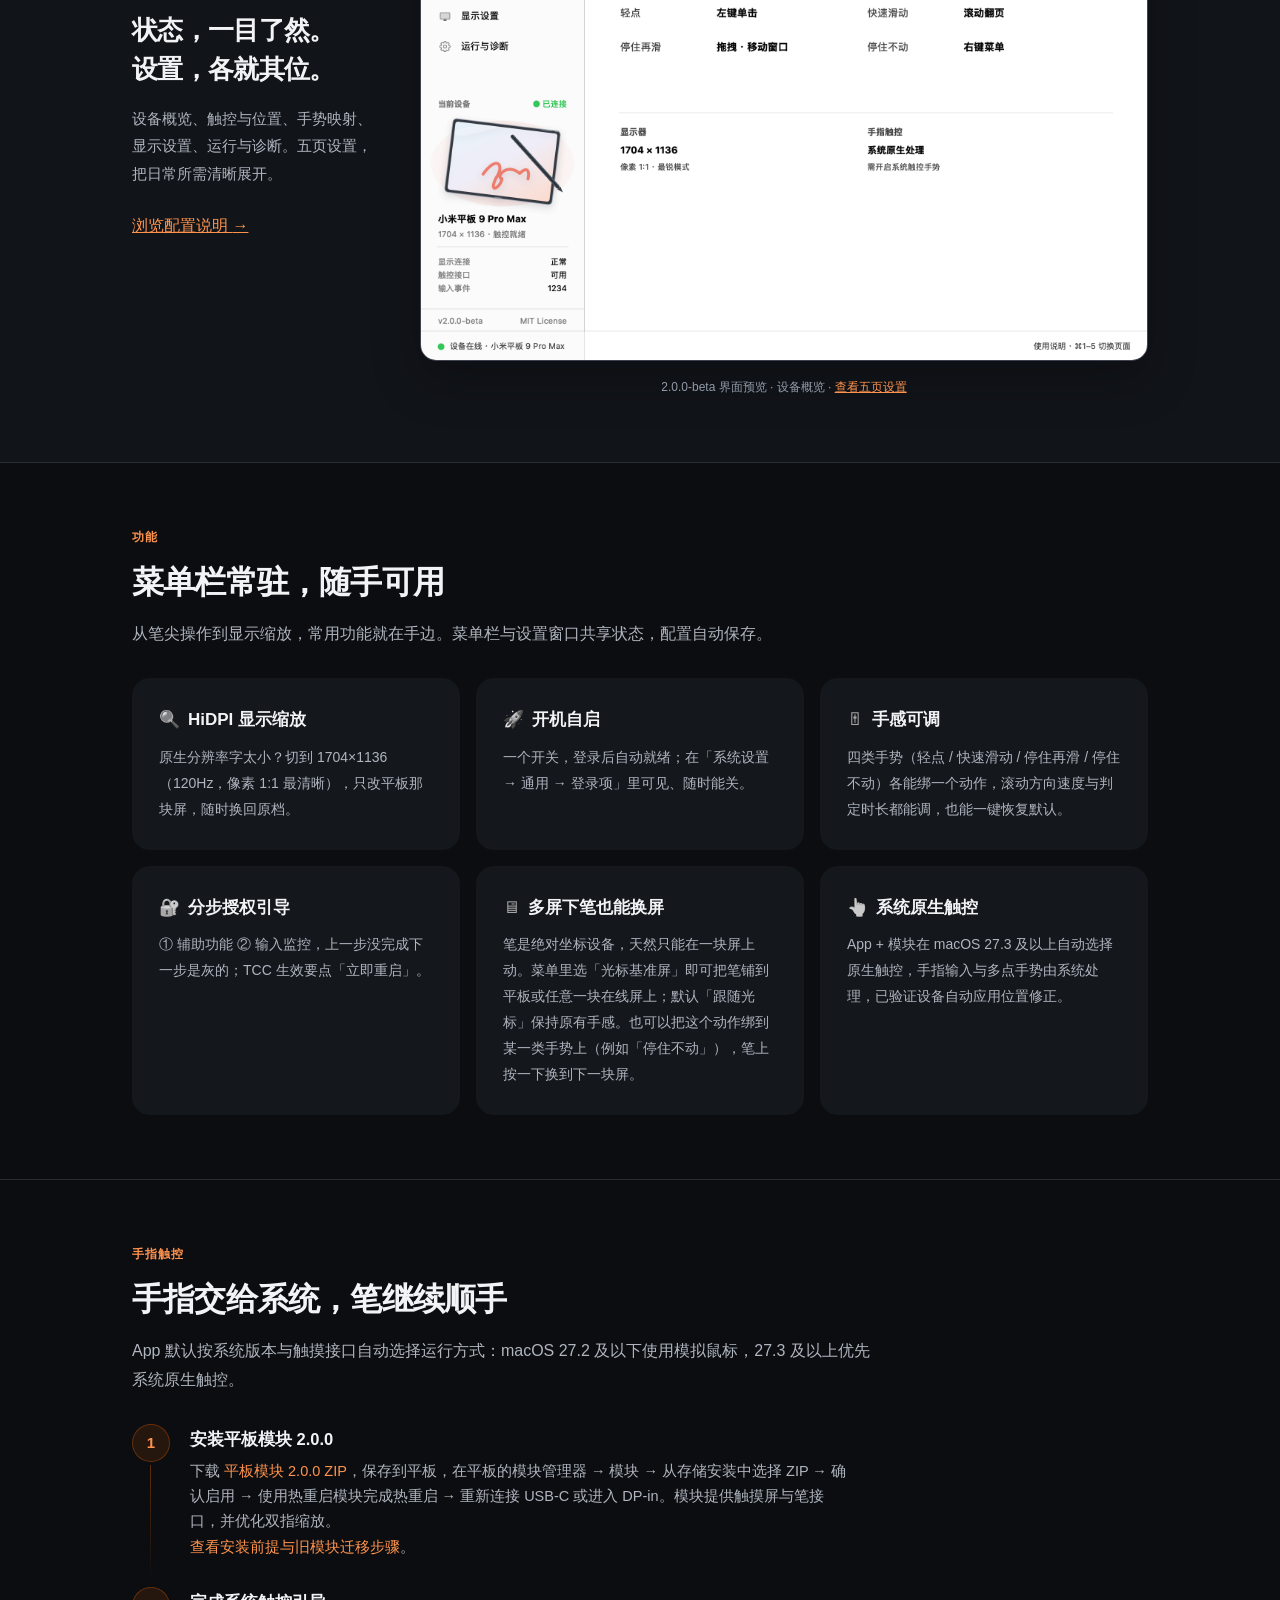
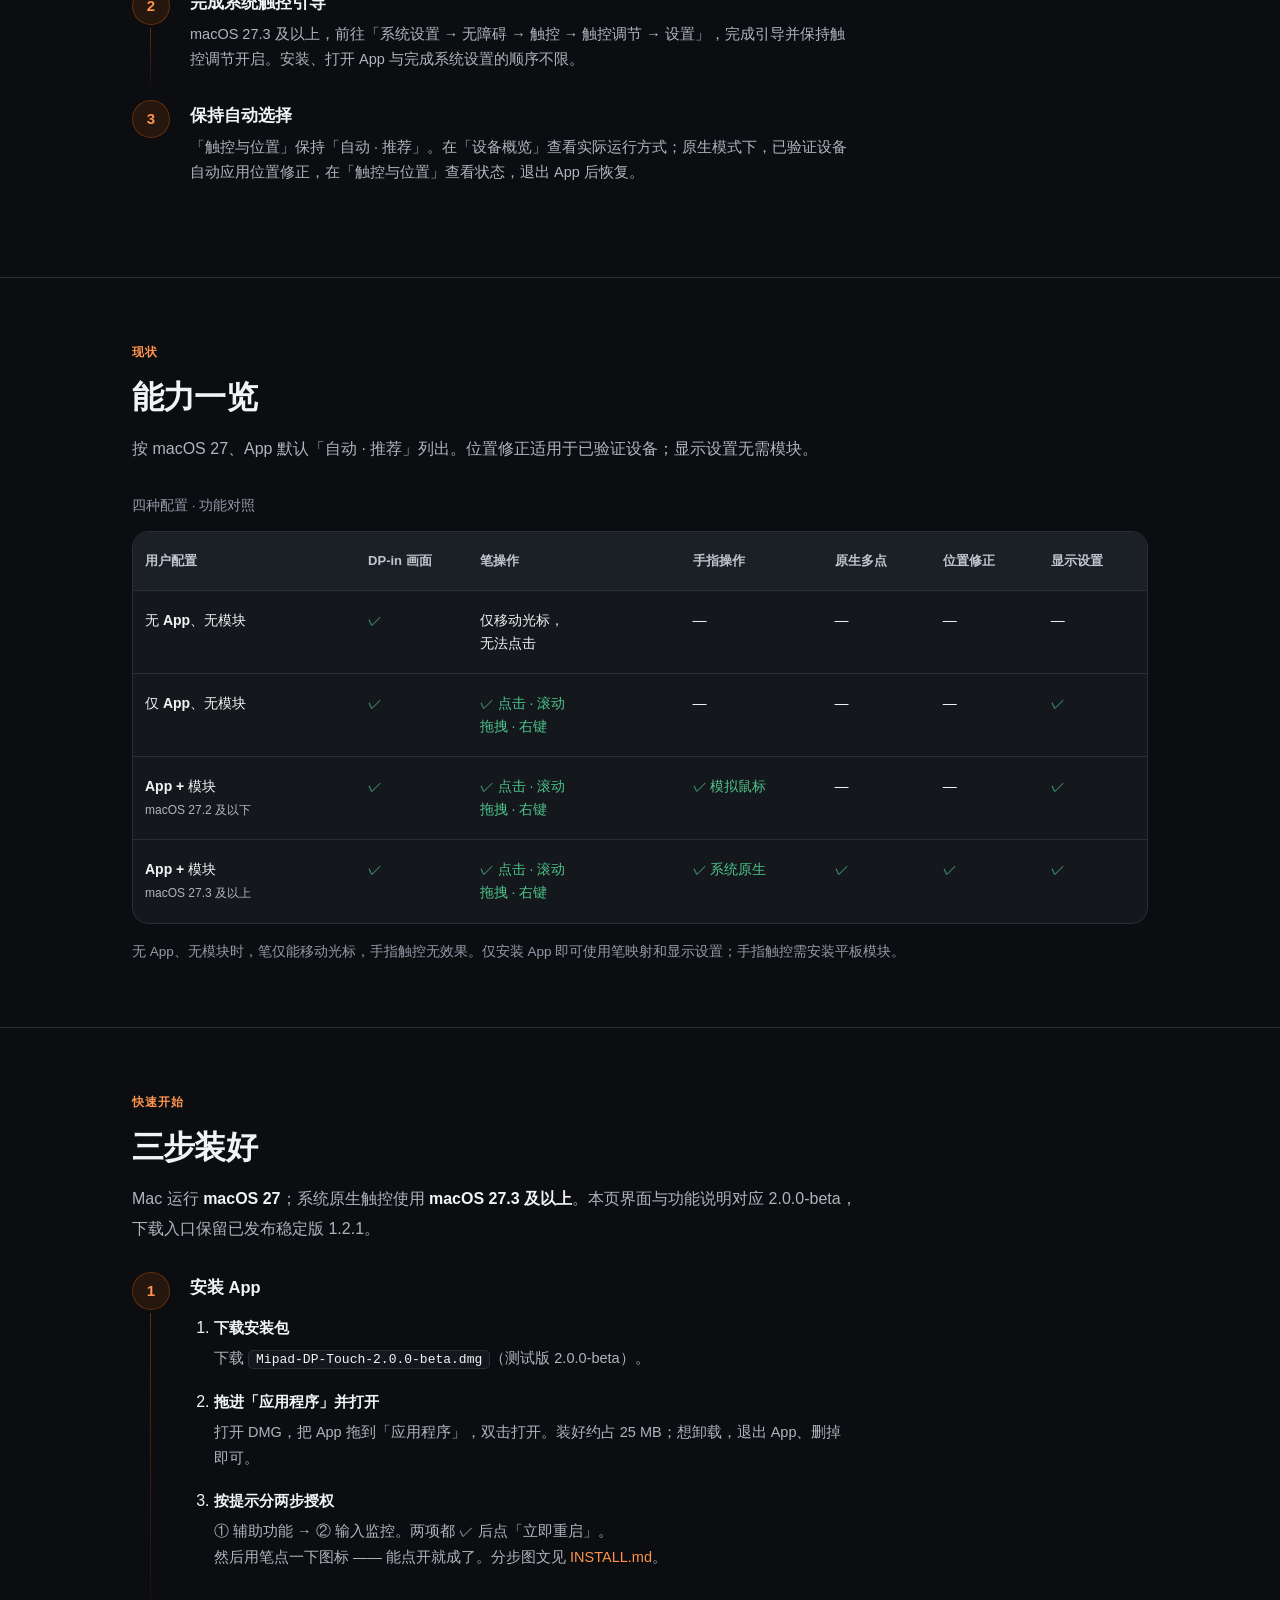
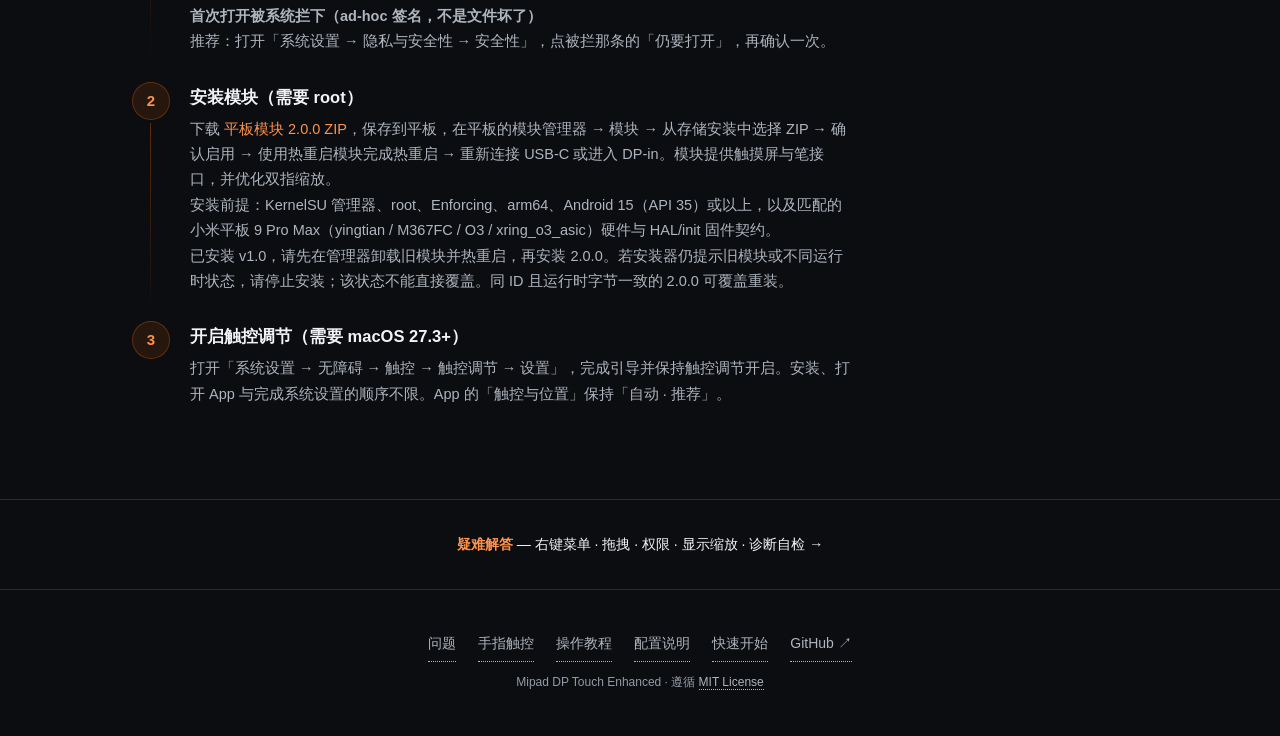
==== commit f9ebc5dd: "release: 2.1.0-beta" ====
--- a/docs/index.html
+++ b/docs/index.html
@@ -3,8 +3,8 @@
 <head>
 <meta charset="UTF-8">
 <meta name="viewport" content="width=device-width, initial-scale=1.0">
-<link rel="icon" href="favicon.ico?v=2.0.1-beta-release2" sizes="any">
-<link rel="apple-touch-icon" href="apple-touch-icon.png?v=2.0.1-beta-release2">
+<link rel="icon" href="favicon.ico?v=2.0.0-beta-site1" sizes="any">
+<link rel="apple-touch-icon" href="apple-touch-icon.png?v=2.0.0-beta-site1">
 <meta name="theme-color" content="#0b0d10">
 <title>Mipad DP Touch Enhanced — 让小米平板成为 Mac 的触控外接屏</title>
 <meta name="description" content="小米平板 9 Pro Max 通过 DP-in 当 Mac 外接屏时，让小米焦点触控笔 Pro 能点击、拖拽、翻页；装上平板侧模块后手指触控同样可用。">
@@ -282,7 +282,7 @@
 
 <nav aria-label="主导航">
   <div class="wrap">
-    <a class="brand" href="index.html"><img src="logo.png?v=2.0.1-beta-release2" alt="Mipad DP Touch Enhanced logo" width="400" height="400">Mipad DP Touch <span class="badge">Enhanced</span></a>
+    <a class="brand" href="index.html"><img src="logo.png?v=2.0.0-beta-site1" alt="Mipad DP Touch Enhanced logo" width="400" height="400">Mipad DP Touch <span class="badge">Enhanced</span></a>
     <div class="links">
       <a class="now" aria-current="page" href="index.html">首页</a>
       <a href="tutorial.html">操作教程</a>
@@ -295,18 +295,17 @@
 
 <header>
   <div class="wrap">
-    <img class="logo" src="logo.png?v=2.0.1-beta-release2" alt="Mipad DP Touch Enhanced" width="400" height="400">
+    <img class="logo" src="logo.png?v=2.0.0-beta-site1" alt="Mipad DP Touch Enhanced" width="400" height="400">
     <h1>Mipad DP Touch <span class="badge">Enhanced</span></h1>
     <p class="subtitle">小米平板 9 Pro Max，变身 Mac 原生触控屏。</p>
     <p class="tagline">通过 USB-C DP-in 连接，接入 macOS 27.3 系统原生触控。轻点、拖拽、滚动、右键与多指手势，直接在屏幕上完成。搭配小米焦点触控笔 Pro，笔尖上的点击、滚动与拖拽也一并就位。</p>
     <div class="platforms">
       <span class="pill accent">macOS 27</span>
       <span class="pill">菜单栏应用</span>
-      <span class="pill">2.0.1-beta 已发布</span>
+      <span class="pill">稳定下载 1.2.1</span>
     </div>
     <div class="cta">
-      <a class="btn btn-primary" href="https://github.com/InYvn/mipad-dp-touch/releases/download/v2.0.1-beta/Mipad-DP-Touch-2.0.1-beta.dmg">下载测试版 2.0.1-beta</a>
-      <a class="btn" href="https://github.com/InYvn/mipad-dp-touch/releases/tag/v1.2.1">稳定版 1.2.1</a>
+      <a class="btn btn-primary" href="https://github.com/InYvn/mipad-dp-touch/releases">下载稳定版 1.2.1</a>
       <a class="btn btn-ghost" href="#quickstart">开始使用 <span aria-hidden="true">↓</span></a>
     </div>
   </div>
@@ -339,7 +338,7 @@
       </div>
     </div>
     <div class="rootcause"><b>显示与输入，各司其职。</b>DP-in 显示画面由平板硬件与系统提供，不依赖 App 或模块。App 提供笔手势映射与显示设置；平板模块提供手指触摸接口。</div>
-    <p class="note">平板模块 2.0.1 提供 DP-in 触摸屏与笔接口，并优化双指缩放。请按下方步骤安装当前模块。</p>
+    <p class="note">平板模块 2.0.0 提供 DP-in 触摸屏与笔接口，并优化双指缩放。请按下方步骤安装当前模块。</p>
   </div>
 </section>
 
@@ -349,8 +348,8 @@
   <div class="wrap showcase-grid">
     <div><div class="kicker">界面预览</div><h2>状态，一目了然。<br>设置，各就其位。</h2><p class="lead">设备概览、触控与位置、手势映射、显示设置、运行与诊断。五页设置，把日常所需清晰展开。</p><a href="settings.html">浏览配置说明 <span aria-hidden="true">→</span></a></div>
     <figure class="shot">
-      <img src="assets/settings-overview.png?v=2.0.1-beta-release2" alt="Mipad DP Touch 设置窗口截图" width="1960" height="1456">
-      <figcaption>2.0.1-beta 界面预览 · 设备概览 · <a href="settings.html">查看五页设置</a></figcaption>
+      <img src="assets/settings-overview.png?v=2.0.0-beta-site1" alt="Mipad DP Touch 设置窗口截图" width="1960" height="1456">
+      <figcaption>2.0.0-beta 界面预览 · 设备概览 · <a href="settings.html">查看五页设置</a></figcaption>
     </figure>
   </div>
 </section>
@@ -378,7 +377,7 @@
     <h2>手指交给系统，笔继续顺手</h2>
     <p class="lead">App 默认按系统版本与触摸接口自动选择运行方式：macOS 27.2 及以下使用模拟鼠标，27.3 及以上优先系统原生触控。</p>
     <ol class="steps">
-      <li><h3>安装平板模块 2.0.1</h3><p>下载 <a href="https://github.com/InYvn/mipad-dp-touch/releases/download/v2.0.1-beta/mipad-dp-touch-module-v2.0.1.zip">平板模块 2.0.1 ZIP</a>，保存到平板，在平板的模块管理器 → 模块 → 从存储安装中选择 ZIP → 确认启用 → 使用热重启模块完成热重启 → 重新连接 USB-C 或进入 DP-in。模块提供触摸屏与笔接口，并优化双指缩放。</p><p><a href="#quickstart">查看安装前提与旧模块迁移步骤</a>。</p></li>
+      <li><h3>安装平板模块 2.0.0</h3><p>下载 <a href="https://github.com/InYvn/mipad-dp-touch/releases/download/v2.0.0-beta/mipad-dp-touch-module-v2.0.0.zip">平板模块 2.0.0 ZIP</a>，保存到平板，在平板的模块管理器 → 模块 → 从存储安装中选择 ZIP → 确认启用 → 使用热重启模块完成热重启 → 重新连接 USB-C 或进入 DP-in。模块提供触摸屏与笔接口，并优化双指缩放。</p><p><a href="#quickstart">查看安装前提与旧模块迁移步骤</a>。</p></li>
       <li><h3>完成系统触控引导</h3><p>macOS 27.3 及以上，前往「系统设置 → 无障碍 → 触控 → 触控调节 → 设置」，完成引导并保持触控调节开启。安装、打开 App 与完成系统设置的顺序不限。</p></li>
       <li><h3>保持自动选择</h3><p>「触控与位置」保持「自动 · 推荐」。在「设备概览」查看实际运行方式；原生模式下，已验证设备自动应用位置修正，在「触控与位置」查看状态，退出 App 后恢复。</p></li>
     </ol>
@@ -408,14 +407,14 @@
   <div class="wrap">
     <div class="kicker">快速开始</div>
     <h2>三步装好</h2>
-    <p class="lead">Mac 运行 <b>macOS 27</b>；系统原生触控使用 <b>macOS 27.3 及以上</b>。本页界面与功能说明对应 2.0.1-beta，提供 2.0.1-beta 测试版下载，同时保留稳定版 1.2.1。</p>
+    <p class="lead">Mac 运行 <b>macOS 27</b>；系统原生触控使用 <b>macOS 27.3 及以上</b>。本页界面与功能说明对应 2.0.0-beta，下载入口保留已发布稳定版 1.2.1。</p>
     <ol class="steps">
       <li>
         <h3>安装 App</h3>
     <ol class="app-install-steps">
       <li>
         <h4>下载安装包</h4>
-        <p>下载 <a href="https://github.com/InYvn/mipad-dp-touch/releases/download/v2.0.1-beta/Mipad-DP-Touch-2.0.1-beta.dmg"><code>Mipad-DP-Touch-2.0.1-beta.dmg</code></a>（测试版 2.0.1-beta）。</p>
+        <p>下载 <a href="https://github.com/InYvn/mipad-dp-touch/releases/download/v2.0.0-beta/Mipad-DP-Touch-2.0.0-beta.dmg"><code>Mipad-DP-Touch-2.0.0-beta.dmg</code></a>（测试版 2.0.0-beta）。</p>
       </li>
       <li>
         <h4>拖进「应用程序」并打开</h4>
@@ -430,7 +429,7 @@
       </li>
       <li>
         <h3>安装模块（需要 root）</h3>
-        <p>下载 <a href="https://github.com/InYvn/mipad-dp-touch/releases/download/v2.0.1-beta/mipad-dp-touch-module-v2.0.1.zip">平板模块 2.0.1 ZIP</a>，保存到平板，在平板的模块管理器 → 模块 → 从存储安装中选择 ZIP → 确认启用 → 使用热重启模块完成热重启 → 重新连接 USB-C 或进入 DP-in。模块提供触摸屏与笔接口，并优化双指缩放。</p><p>安装前提：KernelSU 管理器、root、Enforcing、arm64、Android 15（API 35）或以上，以及匹配的小米平板 9 Pro Max（yingtian / M367FC / O3 / xring_o3_asic）硬件与 HAL/init 固件契约。</p><p>已安装 v1.0，请先在管理器卸载旧模块并热重启，再安装 2.0.1。若安装器仍提示旧模块或不同运行时状态，请停止安装；该状态不能直接覆盖。同 ID 且运行时字节一致的 2.0.1 可覆盖重装。</p>
+        <p>下载 <a href="https://github.com/InYvn/mipad-dp-touch/releases/download/v2.0.0-beta/mipad-dp-touch-module-v2.0.0.zip">平板模块 2.0.0 ZIP</a>，保存到平板，在平板的模块管理器 → 模块 → 从存储安装中选择 ZIP → 确认启用 → 使用热重启模块完成热重启 → 重新连接 USB-C 或进入 DP-in。模块提供触摸屏与笔接口，并优化双指缩放。</p><p>安装前提：KernelSU 管理器、root、Enforcing、arm64、Android 15（API 35）或以上，以及匹配的小米平板 9 Pro Max（yingtian / M367FC / O3 / xring_o3_asic）硬件与 HAL/init 固件契约。</p><p>已安装 v1.0，请先在管理器卸载旧模块并热重启，再安装 2.0.0。若安装器仍提示旧模块或不同运行时状态，请停止安装；该状态不能直接覆盖。同 ID 且运行时字节一致的 2.0.0 可覆盖重装。</p>
       </li>
       <li>
         <h3>开启触控调节（需要 macOS 27.3+）</h3>
--- a/docs/site.css
+++ b/docs/site.css
@@ -81,9 +81,6 @@
 @media(max-width:600px){.wrap{padding-left:24px;padding-right:24px}nav .wrap{padding-left:20px;padding-right:20px}nav .brand{font-size:14px}nav .links{font-size:12px;gap:8px}header:not(.page){padding:42px 0 44px}header .logo{width:64px;height:64px;margin-bottom:20px}header h1{font-size:29px;max-width:330px;margin:auto;line-height:1.15}header .subtitle{font-size:21px;max-width:320px;margin-top:18px}header .tagline{font-size:14px;line-height:1.85;text-align:left;margin-top:20px}header .platforms{gap:0;row-gap:8px}.pill{font-size:11px;padding:0 8px}header .cta{gap:10px}.btn{padding:11px 18px;font-size:13px}section{padding:44px 0}.compare .col{padding:24px}.lead{font-size:15px;margin-bottom:24px}.features{gap:12px}.feature{padding:24px}.showcase-grid{gap:24px}.showcase .shot{margin-left:-8px;margin-right:-8px}.shot img{border-radius:10px}.item{grid-template-columns:1fr;gap:8px}header.page{padding:40px 0 30px}.tut{padding:24px;gap:22px}.tut .stage{width:240px}.cta-strip{padding-left:24px;padding-right:24px}footer .flinks{gap:12px 20px}.table-card table{min-width:560px}}
 @media(prefers-reduced-motion:reduce){html{scroll-behavior:auto}*,*::before,*::after{transition:none!important;animation:none!important}}
 
-/* Release marker: 2.0.0-beta-release2 */
-.hero h1 .badge{font-size:12px;line-height:1.2;padding:5px 10px;vertical-align:middle}
-
 /* Site motion: quiet surfaces, native navigation, no perpetual effects. */
 .shot img{height:auto}
 body{background-image:radial-gradient(720px 340px at 50% 0,rgba(255,105,0,.045),transparent 72%);background-repeat:no-repeat}
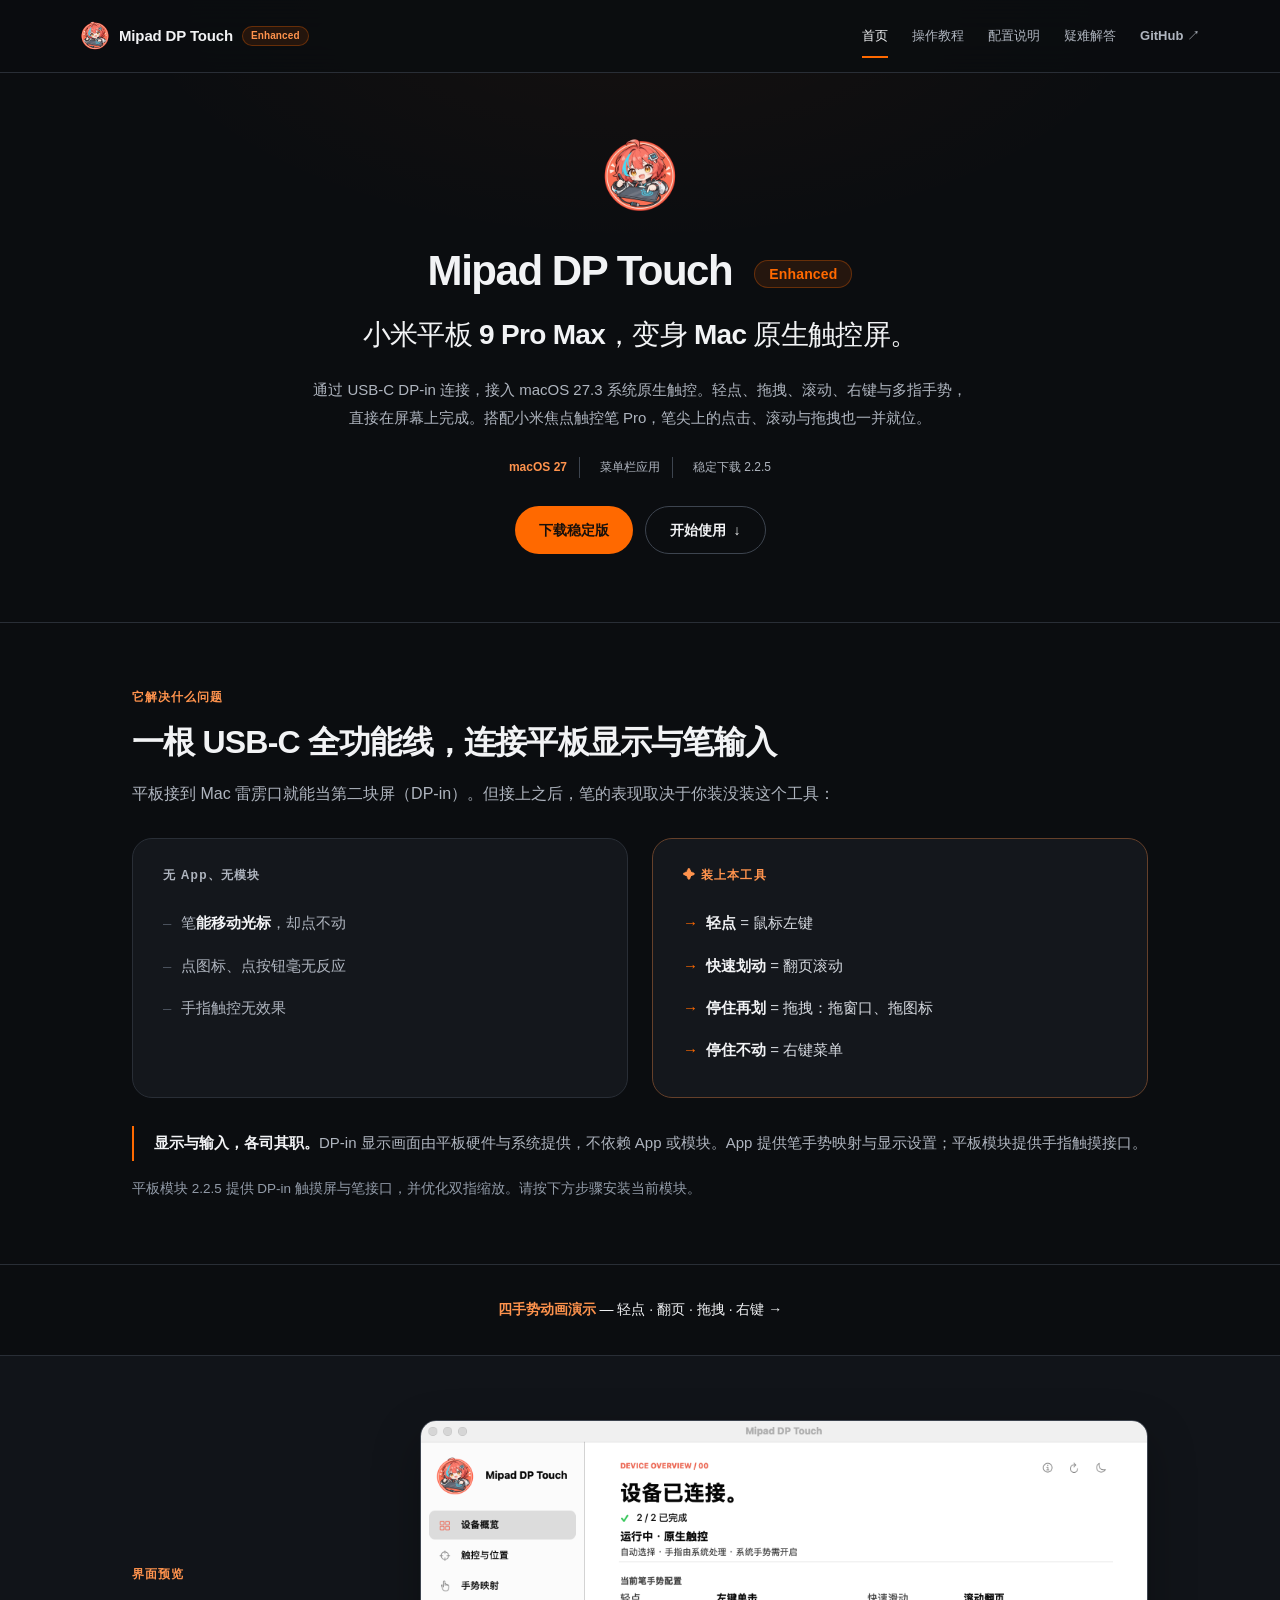
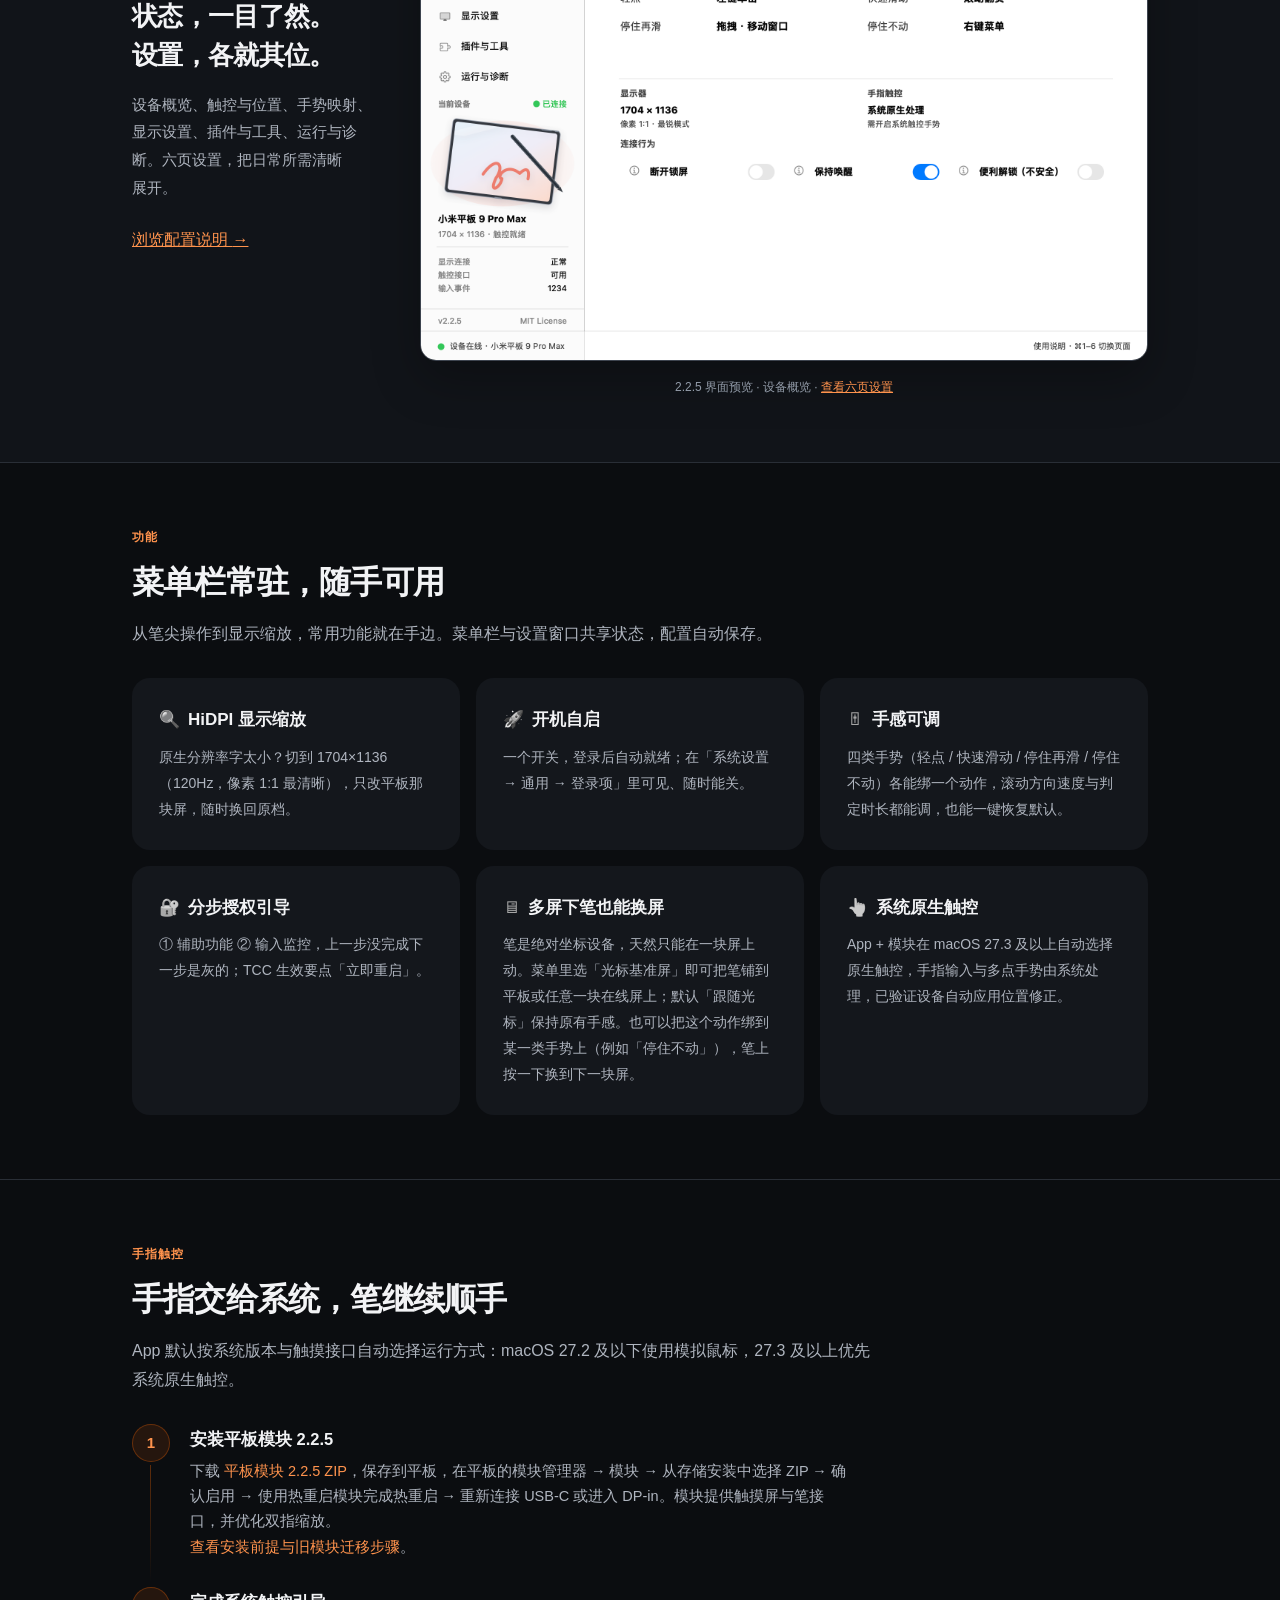
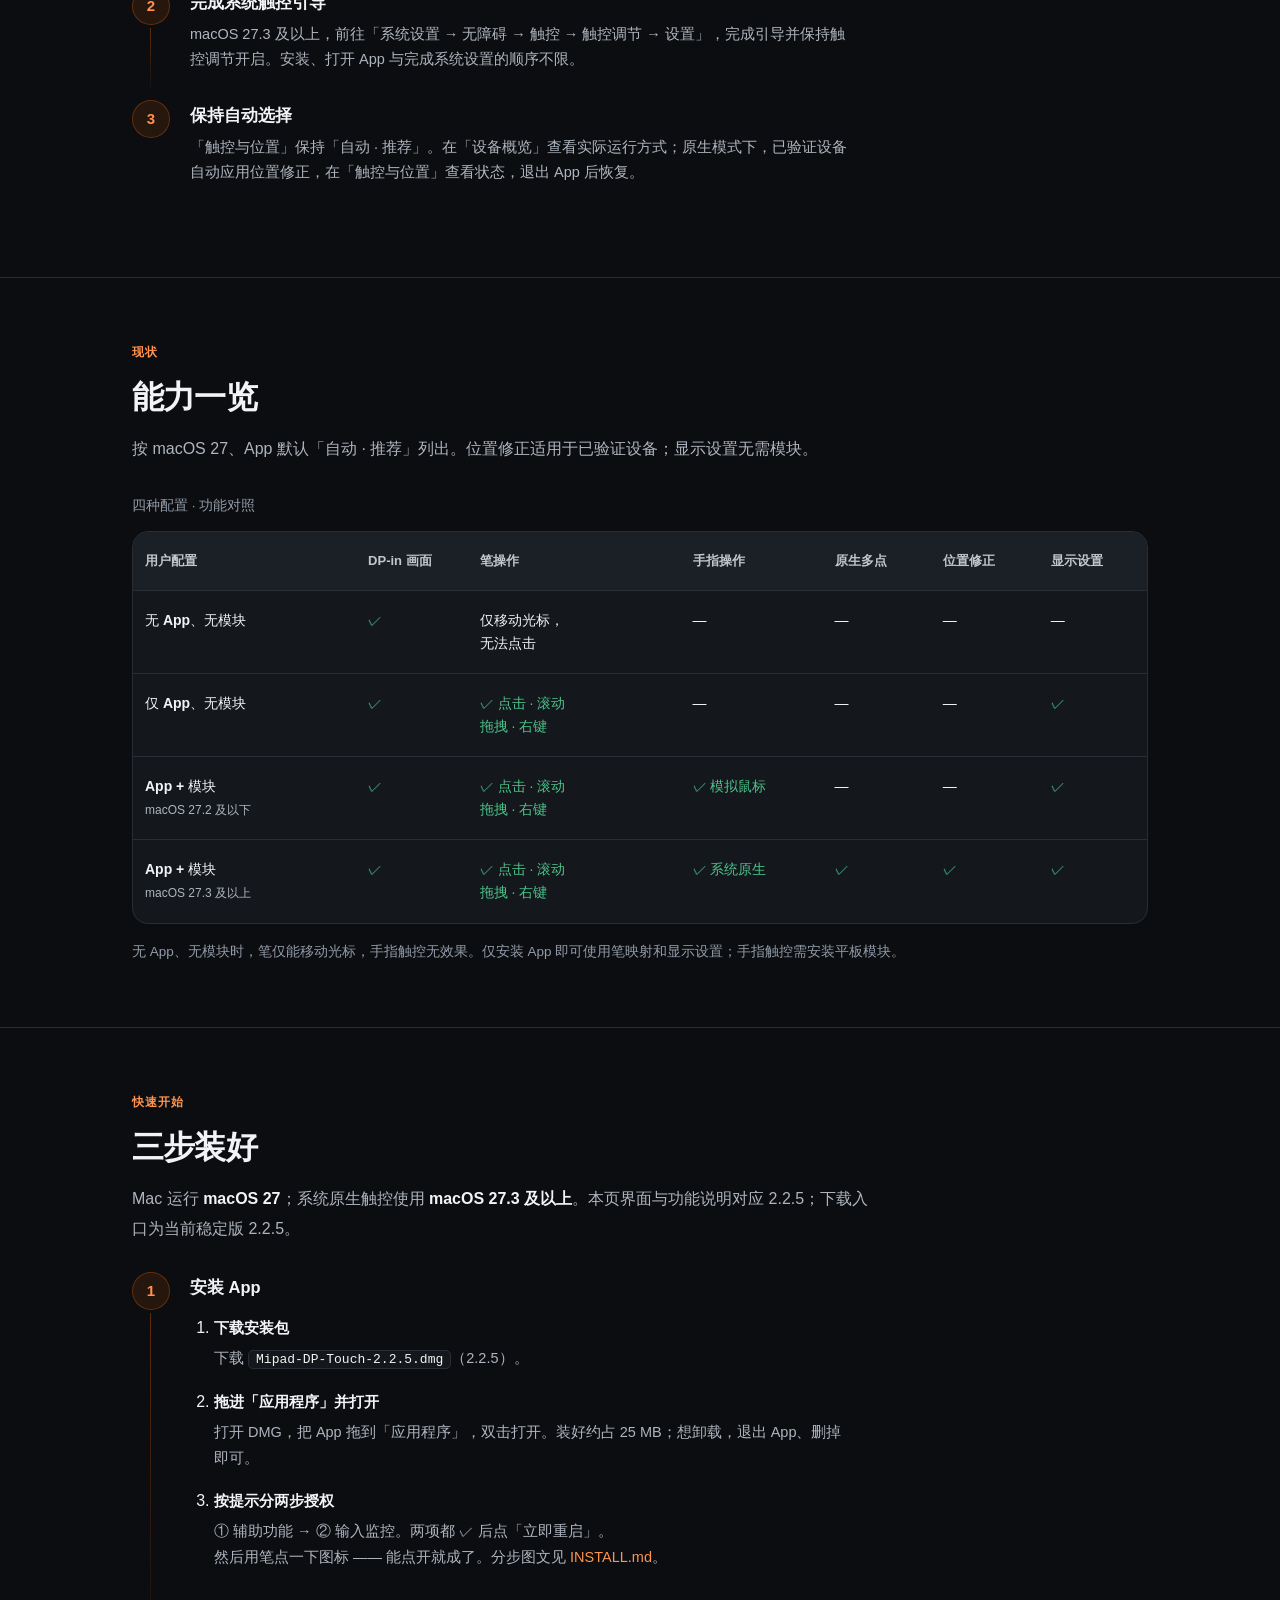
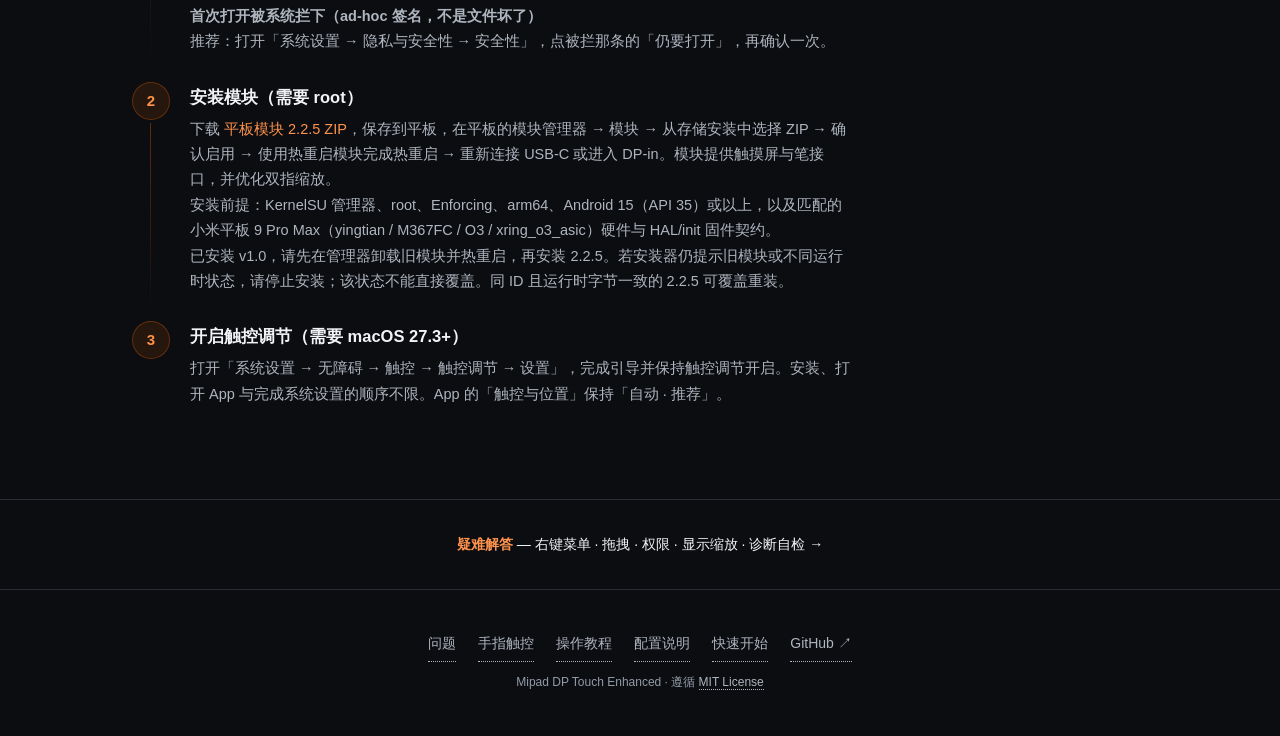
==== commit f685746b: "docs: 官网与 README 更新到 2.2.5（六页、插件与工具、新截图）" ====
--- a/docs/index.html
+++ b/docs/index.html
@@ -3,8 +3,8 @@
 <head>
 <meta charset="UTF-8">
 <meta name="viewport" content="width=device-width, initial-scale=1.0">
-<link rel="icon" href="favicon.ico?v=2.0.0-beta-site1" sizes="any">
-<link rel="apple-touch-icon" href="apple-touch-icon.png?v=2.0.0-beta-site1">
+<link rel="icon" href="favicon.ico?v=2.2.5-site1" sizes="any">
+<link rel="apple-touch-icon" href="apple-touch-icon.png?v=2.2.5-site1">
 <meta name="theme-color" content="#0b0d10">
 <title>Mipad DP Touch Enhanced — 让小米平板成为 Mac 的触控外接屏</title>
 <meta name="description" content="小米平板 9 Pro Max 通过 DP-in 当 Mac 外接屏时，让小米焦点触控笔 Pro 能点击、拖拽、翻页；装上平板侧模块后手指触控同样可用。">
@@ -282,7 +282,7 @@
 
 <nav aria-label="主导航">
   <div class="wrap">
-    <a class="brand" href="index.html"><img src="logo.png?v=2.0.0-beta-site1" alt="Mipad DP Touch Enhanced logo" width="400" height="400">Mipad DP Touch <span class="badge">Enhanced</span></a>
+    <a class="brand" href="index.html"><img src="logo.png?v=2.2.5-site1" alt="Mipad DP Touch Enhanced logo" width="400" height="400">Mipad DP Touch <span class="badge">Enhanced</span></a>
     <div class="links">
       <a class="now" aria-current="page" href="index.html">首页</a>
       <a href="tutorial.html">操作教程</a>
@@ -295,17 +295,17 @@
 
 <header>
   <div class="wrap">
-    <img class="logo" src="logo.png?v=2.0.0-beta-site1" alt="Mipad DP Touch Enhanced" width="400" height="400">
+    <img class="logo" src="logo.png?v=2.2.5-site1" alt="Mipad DP Touch Enhanced" width="400" height="400">
     <h1>Mipad DP Touch <span class="badge">Enhanced</span></h1>
     <p class="subtitle">小米平板 9 Pro Max，变身 Mac 原生触控屏。</p>
     <p class="tagline">通过 USB-C DP-in 连接，接入 macOS 27.3 系统原生触控。轻点、拖拽、滚动、右键与多指手势，直接在屏幕上完成。搭配小米焦点触控笔 Pro，笔尖上的点击、滚动与拖拽也一并就位。</p>
     <div class="platforms">
       <span class="pill accent">macOS 27</span>
       <span class="pill">菜单栏应用</span>
-      <span class="pill">稳定下载 1.2.1</span>
+      <span class="pill">稳定下载 2.2.5</span>
     </div>
     <div class="cta">
-      <a class="btn btn-primary" href="https://github.com/InYvn/mipad-dp-touch/releases">下载稳定版 1.2.1</a>
+      <a class="btn btn-primary" href="https://github.com/InYvn/mipad-dp-touch/releases">下载稳定版</a>
       <a class="btn btn-ghost" href="#quickstart">开始使用 <span aria-hidden="true">↓</span></a>
     </div>
   </div>
@@ -338,7 +338,7 @@
       </div>
     </div>
     <div class="rootcause"><b>显示与输入，各司其职。</b>DP-in 显示画面由平板硬件与系统提供，不依赖 App 或模块。App 提供笔手势映射与显示设置；平板模块提供手指触摸接口。</div>
-    <p class="note">平板模块 2.0.0 提供 DP-in 触摸屏与笔接口，并优化双指缩放。请按下方步骤安装当前模块。</p>
+    <p class="note">平板模块 2.2.5 提供 DP-in 触摸屏与笔接口，并优化双指缩放。请按下方步骤安装当前模块。</p>
   </div>
 </section>
 
@@ -346,10 +346,10 @@
 
 <section class="showcase" id="preview">
   <div class="wrap showcase-grid">
-    <div><div class="kicker">界面预览</div><h2>状态，一目了然。<br>设置，各就其位。</h2><p class="lead">设备概览、触控与位置、手势映射、显示设置、运行与诊断。五页设置，把日常所需清晰展开。</p><a href="settings.html">浏览配置说明 <span aria-hidden="true">→</span></a></div>
+    <div><div class="kicker">界面预览</div><h2>状态，一目了然。<br>设置，各就其位。</h2><p class="lead">设备概览、触控与位置、手势映射、显示设置、插件与工具、运行与诊断。六页设置，把日常所需清晰展开。</p><a href="settings.html">浏览配置说明 <span aria-hidden="true">→</span></a></div>
     <figure class="shot">
-      <img src="assets/settings-overview.png?v=2.0.0-beta-site1" alt="Mipad DP Touch 设置窗口截图" width="1960" height="1456">
-      <figcaption>2.0.0-beta 界面预览 · 设备概览 · <a href="settings.html">查看五页设置</a></figcaption>
+      <img src="assets/settings-overview.png?v=2.2.5-site1" alt="Mipad DP Touch 设置窗口截图" width="1960" height="1456">
+      <figcaption>2.2.5 界面预览 · 设备概览 · <a href="settings.html">查看六页设置</a></figcaption>
     </figure>
   </div>
 </section>
@@ -377,7 +377,7 @@
     <h2>手指交给系统，笔继续顺手</h2>
     <p class="lead">App 默认按系统版本与触摸接口自动选择运行方式：macOS 27.2 及以下使用模拟鼠标，27.3 及以上优先系统原生触控。</p>
     <ol class="steps">
-      <li><h3>安装平板模块 2.0.0</h3><p>下载 <a href="https://github.com/InYvn/mipad-dp-touch/releases/download/v2.0.0-beta/mipad-dp-touch-module-v2.0.0.zip">平板模块 2.0.0 ZIP</a>，保存到平板，在平板的模块管理器 → 模块 → 从存储安装中选择 ZIP → 确认启用 → 使用热重启模块完成热重启 → 重新连接 USB-C 或进入 DP-in。模块提供触摸屏与笔接口，并优化双指缩放。</p><p><a href="#quickstart">查看安装前提与旧模块迁移步骤</a>。</p></li>
+      <li><h3>安装平板模块 2.2.5</h3><p>下载 <a href="https://github.com/InYvn/mipad-dp-touch/releases/download/v2.2.5/mipad-dp-touch-module-v2.2.5.zip">平板模块 2.2.5 ZIP</a>，保存到平板，在平板的模块管理器 → 模块 → 从存储安装中选择 ZIP → 确认启用 → 使用热重启模块完成热重启 → 重新连接 USB-C 或进入 DP-in。模块提供触摸屏与笔接口，并优化双指缩放。</p><p><a href="#quickstart">查看安装前提与旧模块迁移步骤</a>。</p></li>
       <li><h3>完成系统触控引导</h3><p>macOS 27.3 及以上，前往「系统设置 → 无障碍 → 触控 → 触控调节 → 设置」，完成引导并保持触控调节开启。安装、打开 App 与完成系统设置的顺序不限。</p></li>
       <li><h3>保持自动选择</h3><p>「触控与位置」保持「自动 · 推荐」。在「设备概览」查看实际运行方式；原生模式下，已验证设备自动应用位置修正，在「触控与位置」查看状态，退出 App 后恢复。</p></li>
     </ol>
@@ -407,14 +407,14 @@
   <div class="wrap">
     <div class="kicker">快速开始</div>
     <h2>三步装好</h2>
-    <p class="lead">Mac 运行 <b>macOS 27</b>；系统原生触控使用 <b>macOS 27.3 及以上</b>。本页界面与功能说明对应 2.0.0-beta，下载入口保留已发布稳定版 1.2.1。</p>
+    <p class="lead">Mac 运行 <b>macOS 27</b>；系统原生触控使用 <b>macOS 27.3 及以上</b>。本页界面与功能说明对应 2.2.5；下载入口为当前稳定版 2.2.5。</p>
     <ol class="steps">
       <li>
         <h3>安装 App</h3>
     <ol class="app-install-steps">
       <li>
         <h4>下载安装包</h4>
-        <p>下载 <a href="https://github.com/InYvn/mipad-dp-touch/releases/download/v2.0.0-beta/Mipad-DP-Touch-2.0.0-beta.dmg"><code>Mipad-DP-Touch-2.0.0-beta.dmg</code></a>（测试版 2.0.0-beta）。</p>
+        <p>下载 <a href="https://github.com/InYvn/mipad-dp-touch/releases/download/v2.2.5/Mipad-DP-Touch-2.2.5.dmg"><code>Mipad-DP-Touch-2.2.5.dmg</code></a>（2.2.5）。</p>
       </li>
       <li>
         <h4>拖进「应用程序」并打开</h4>
@@ -429,7 +429,7 @@
       </li>
       <li>
         <h3>安装模块（需要 root）</h3>
-        <p>下载 <a href="https://github.com/InYvn/mipad-dp-touch/releases/download/v2.0.0-beta/mipad-dp-touch-module-v2.0.0.zip">平板模块 2.0.0 ZIP</a>，保存到平板，在平板的模块管理器 → 模块 → 从存储安装中选择 ZIP → 确认启用 → 使用热重启模块完成热重启 → 重新连接 USB-C 或进入 DP-in。模块提供触摸屏与笔接口，并优化双指缩放。</p><p>安装前提：KernelSU 管理器、root、Enforcing、arm64、Android 15（API 35）或以上，以及匹配的小米平板 9 Pro Max（yingtian / M367FC / O3 / xring_o3_asic）硬件与 HAL/init 固件契约。</p><p>已安装 v1.0，请先在管理器卸载旧模块并热重启，再安装 2.0.0。若安装器仍提示旧模块或不同运行时状态，请停止安装；该状态不能直接覆盖。同 ID 且运行时字节一致的 2.0.0 可覆盖重装。</p>
+        <p>下载 <a href="https://github.com/InYvn/mipad-dp-touch/releases/download/v2.2.5/mipad-dp-touch-module-v2.2.5.zip">平板模块 2.2.5 ZIP</a>，保存到平板，在平板的模块管理器 → 模块 → 从存储安装中选择 ZIP → 确认启用 → 使用热重启模块完成热重启 → 重新连接 USB-C 或进入 DP-in。模块提供触摸屏与笔接口，并优化双指缩放。</p><p>安装前提：KernelSU 管理器、root、Enforcing、arm64、Android 15（API 35）或以上，以及匹配的小米平板 9 Pro Max（yingtian / M367FC / O3 / xring_o3_asic）硬件与 HAL/init 固件契约。</p><p>已安装 v1.0，请先在管理器卸载旧模块并热重启，再安装 2.2.5。若安装器仍提示旧模块或不同运行时状态，请停止安装；该状态不能直接覆盖。同 ID 且运行时字节一致的 2.2.5 可覆盖重装。</p>
       </li>
       <li>
         <h3>开启触控调节（需要 macOS 27.3+）</h3>
